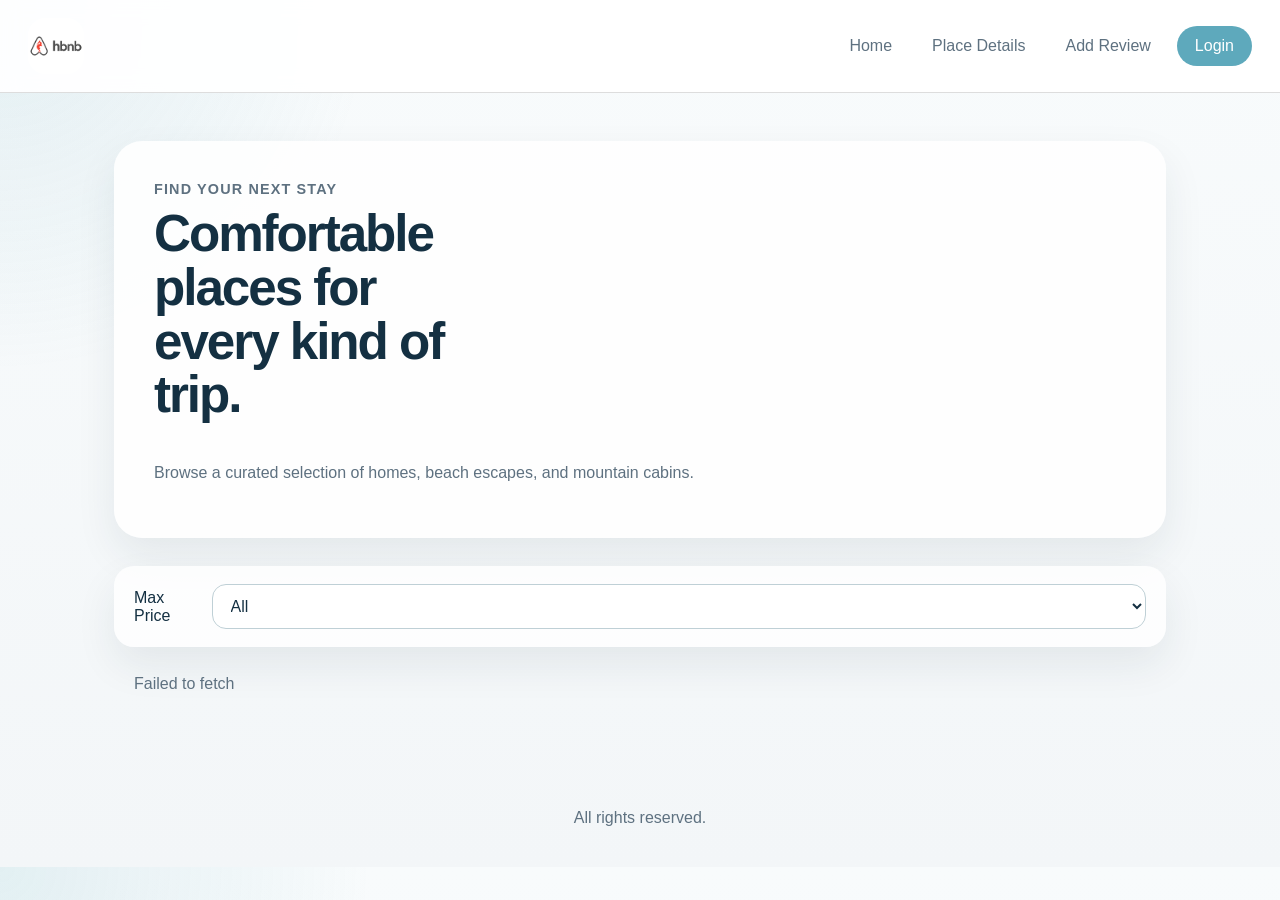
==== part4/index.html @ 5a92144a "feat: add CORS support and implement HTML templates for reviews, login, and place details" ====
<!DOCTYPE html>
<html lang="en">
<head>
    <meta charset="UTF-8">
    <meta name="viewport" content="width=device-width, initial-scale=1.0">
    <title>List of Places</title>
    <link rel="icon" type="image/png" href="icon.png">
    <link rel="stylesheet" href="styles.css">
</head>
<body>
    <header>
        <img src="logo.png" alt="HBnB logo" class="logo">
        <nav>
            <a href="index.html">Home</a>
            <a href="place.html">Place Details</a>
            <a href="add_review.html">Add Review</a>
            <a href="login.html" id="login-link" class="login-button">Login</a>
        </nav>
    </header>
    <main>
        <section class="hero">
            <div>
                <p class="eyebrow">Find your next stay</p>
                <h1>Comfortable places for every kind of trip.</h1>
                <p class="hero-copy">Browse a curated selection of homes, beach escapes, and mountain cabins.</p>
            </div>
        </section>
        <section id="filter" class="filter-bar">
            <label for="price-filter">Max Price</label>
            <select id="price-filter" name="price-filter">
                <option value="all">All</option>
                <option value="10">10</option>
                <option value="50">50</option>
                <option value="100">100</option>
            </select>
        </section>
        <section id="places-list" class="places-grid">
            <p id="places-status" class="places-status">Loading places...</p>
        </section>
    </main>
    <footer>
        <p>All rights reserved.</p>
    </footer>
    <script src="scripts.js"></script>
</body>
</html>
---- part4/styles.css ----
:root {
  --bg: #f3f6f8;
  --surface: #ffffff;
  --surface-muted: #ecf3f4;
  --text: #143042;
  --text-soft: #5e7180;
  --border: #ddd;
  --accent: #5ea9bc;
  --accent-dark: #2b5764;
  --shadow: 0 18px 40px rgba(20, 48, 66, 0.08);
}

* {
  box-sizing: border-box;
}

body {
  margin: 0;
  font-family: "Trebuchet MS", "Segoe UI", sans-serif;
  background:
    radial-gradient(circle at top left, rgba(94, 169, 188, 0.14), transparent 24%),
    linear-gradient(180deg, #f8fbfc 0%, var(--bg) 100%);
  color: var(--text);
}

a {
  color: inherit;
  text-decoration: none;
}

header {
  display: flex;
  align-items: center;
  justify-content: space-between;
  gap: 20px;
  padding: 18px 28px;
  background: rgba(255, 255, 255, 0.92);
  border-bottom: 1px solid var(--border);
  backdrop-filter: blur(10px);
}

nav {
  display: flex;
  align-items: center;
  gap: 12px;
  flex-wrap: wrap;
}

nav a {
  padding: 10px 14px;
  border-radius: 999px;
  color: var(--text-soft);
}

nav a:hover,
nav a:focus-visible {
  background: var(--surface-muted);
  color: var(--text);
}

main {
  max-width: 1100px;
  margin: 0 auto;
  padding: 48px 24px 72px;
}

footer {
  padding: 24px;
  text-align: center;
  color: var(--text-soft);
}

h1,
h2,
h3,
p {
  margin-top: 0;
}

.logo {
  width: 56px;
  height: 56px;
  object-fit: contain;
  border-radius: 18px;
  background: var(--surface);
}

.login-button,
.details-button,
button {
  display: inline-flex;
  align-items: center;
  justify-content: center;
  width: fit-content;
  padding: 11px 18px;
  border: none;
  border-radius: 999px;
  background: var(--accent);
  color: #fff;
  cursor: pointer;
  transition: transform 0.2s ease, box-shadow 0.2s ease, background 0.2s ease;
}

.login-button:hover,
.details-button:hover,
button:hover,
.login-button:focus-visible,
.details-button:focus-visible,
button:focus-visible {
  background: var(--accent-dark);
  box-shadow: 0 10px 24px rgba(43, 87, 100, 0.18);
  transform: translateY(-1px);
}

.hero,
.login-section,
.review-section,
.place-details {
  margin-bottom: 28px;
}

.hero {
  display: grid;
  grid-template-columns: 1fr;
  gap: 16px;
  padding: 40px;
  border-radius: 28px;
  background: rgba(255, 255, 255, 0.88);
  box-shadow: var(--shadow);
}

.hero h1,
.login-section h1,
.review-section h1,
.place-details h1 {
  font-size: clamp(2rem, 4vw, 3.6rem);
  line-height: 1.05;
  letter-spacing: -0.04em;
  max-width: 12ch;
}

.hero-copy,
.form-copy,
.form-message,
.places-status,
.eyebrow,
.rating,
.price-tag,
.place-card p,
.place-info p,
.review-card p {
  color: var(--text-soft);
}

.eyebrow {
  margin-bottom: 10px;
  font-size: 0.9rem;
  font-weight: 700;
  letter-spacing: 0.08em;
  text-transform: uppercase;
}

.filter-bar {
  display: flex;
  align-items: center;
  gap: 12px;
  margin: 28px 0 8px;
  padding: 18px 20px;
  border-radius: 20px;
  background: rgba(255, 255, 255, 0.82);
  box-shadow: var(--shadow);
}

.places-grid,
.place-info-grid {
  display: grid;
  gap: 20px;
}

.places-grid {
  grid-template-columns: repeat(auto-fit, minmax(220px, 1fr));
}

.places-status {
  margin: 20px;
}

.place-card,
.review-card,
.place-info {
  margin: 20px;
  padding: 10px;
  border: 1px solid #ddd;
  border-radius: 10px;
  background: var(--surface);
  box-shadow: var(--shadow);
}

.place-card h2,
.place-info h2,
.reviews-section h2 {
  margin-bottom: 12px;
}

.place-card {
  display: flex;
  flex-direction: column;
  gap: 10px;
}

.price-tag {
  font-weight: 700;
}

.place-heading {
  display: flex;
  align-items: start;
  justify-content: space-between;
  gap: 16px;
  margin: 20px;
}

.place-info-grid {
  grid-template-columns: repeat(auto-fit, minmax(240px, 1fr));
}

.amenities-list {
  margin: 0;
  padding-left: 18px;
  color: var(--text-soft);
}

.reviews-section {
  margin-top: 16px;
}

form {
  display: grid;
  gap: 12px;
  padding: 28px;
  background: rgba(255, 255, 255, 0.9);
  border: 1px solid var(--border);
  border-radius: 24px;
  box-shadow: var(--shadow);
  max-width: 760px;
}

.form-message {
  min-height: 1.5em;
  margin-bottom: 4px;
  font-weight: 700;
}

.form-message.error {
  color: #b03a48;
}

.form-message.success {
  color: #2e7d62;
}

input,
textarea,
select,
button {
  font: inherit;
}

input,
textarea,
select {
  width: 100%;
  padding: 12px 14px;
  border: 1px solid #bfd0d6;
  border-radius: 14px;
  background: #fff;
  color: var(--text);
}

textarea {
  resize: vertical;
}

@media (max-width: 720px) {
  header,
  .place-heading,
  .filter-bar {
    flex-direction: column;
    align-items: stretch;
  }

  nav {
    justify-content: center;
  }

  .place-card,
  .review-card,
  .place-info {
    margin: 12px 0;
  }

  main {
    padding: 32px 18px 56px;
  }
}
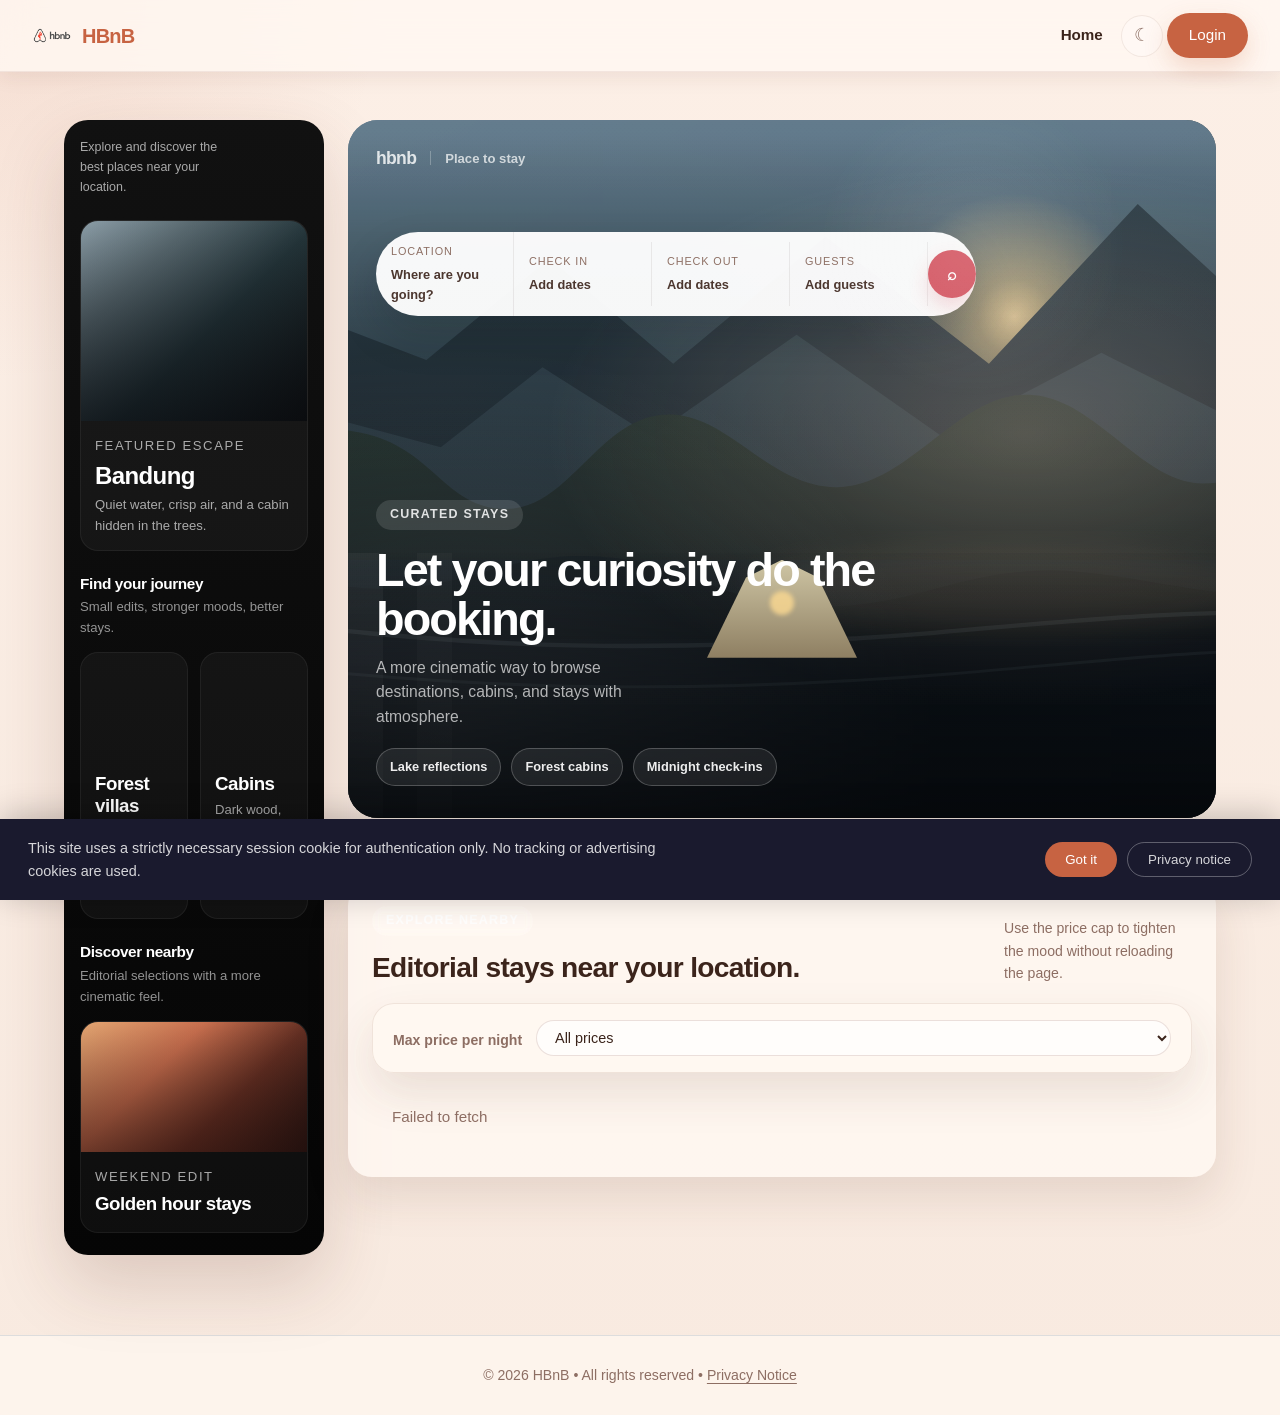
==== commit 1eacff51: "Refactor code structure for improved readability and maintainability" ====
--- a/part4/index.html
+++ b/part4/index.html
@@ -3,44 +3,196 @@
 <head>
     <meta charset="UTF-8">
     <meta name="viewport" content="width=device-width, initial-scale=1.0">
-    <title>List of Places</title>
+    <meta name="description" content="Browse and discover design-forward stays with HBnB.">
+    <title>HBnB – Stay Somewhere Better</title>
     <link rel="icon" type="image/png" href="icon.png">
     <link rel="stylesheet" href="styles.css">
 </head>
 <body>
+    <a href="#main-content" class="skip-link">Skip to main content</a>
+
     <header>
-        <img src="logo.png" alt="HBnB logo" class="logo">
-        <nav>
-            <a href="index.html">Home</a>
-            <a href="place.html">Place Details</a>
-            <a href="add_review.html">Add Review</a>
+        <a href="index.html" class="logo-link">
+            <img src="logo.png" alt="HBnB" class="logo">
+            <span class="logo-name">HBnB</span>
+        </a>
+        <nav aria-label="Main navigation">
+            <a href="index.html" aria-current="page">Home</a>
+            <button type="button" id="theme-toggle" class="theme-toggle" aria-pressed="false" aria-label="Switch to night mode">
+                <span class="theme-toggle-icon" aria-hidden="true">☾</span>
+            </button>
             <a href="login.html" id="login-link" class="login-button">Login</a>
+            <button type="button" id="logout-button" class="logout-button" hidden>Log out</button>
         </nav>
     </header>
-    <main>
-        <section class="hero">
-            <div>
-                <p class="eyebrow">Find your next stay</p>
-                <h1>Comfortable places for every kind of trip.</h1>
-                <p class="hero-copy">Browse a curated selection of homes, beach escapes, and mountain cabins.</p>
+
+    <main id="main-content" class="home-layout">
+        <aside class="discovery-rail" aria-label="Inspiration">
+            <p class="rail-kicker">Explore and discover the best places near your location.</p>
+            <div class="rail-feature-card rail-feature-card--tall">
+                <div class="rail-feature-card__image rail-feature-card__image--lake"></div>
+                <div class="rail-feature-card__meta">
+                    <p class="rail-label">Featured escape</p>
+                    <h2>Bandung</h2>
+                    <p>Quiet water, crisp air, and a cabin hidden in the trees.</p>
+                </div>
             </div>
-        </section>
-        <section id="filter" class="filter-bar">
-            <label for="price-filter">Max Price</label>
-            <select id="price-filter" name="price-filter">
-                <option value="all">All</option>
-                <option value="10">10</option>
-                <option value="50">50</option>
-                <option value="100">100</option>
-            </select>
-        </section>
-        <section id="places-list" class="places-grid">
-            <p id="places-status" class="places-status">Loading places...</p>
+
+            <section class="rail-cluster" aria-labelledby="rail-journey-title">
+                <div class="rail-cluster__header">
+                    <h2 id="rail-journey-title">Find your journey</h2>
+                    <p>Small edits, stronger moods, better stays.</p>
+                </div>
+                <div class="rail-mini-grid">
+                    <article class="rail-mini-card">
+                        <div class="rail-mini-card__image rail-mini-card__image--villa"></div>
+                        <h3>Forest villas</h3>
+                        <p>Misty mornings and slow breakfasts.</p>
+                    </article>
+                    <article class="rail-mini-card">
+                        <div class="rail-mini-card__image rail-mini-card__image--cabin"></div>
+                        <h3>Cabins</h3>
+                        <p>Dark wood, warm light, mountain air.</p>
+                    </article>
+                </div>
+            </section>
+
+            <section class="rail-cluster" aria-labelledby="rail-experiences-title">
+                <div class="rail-cluster__header">
+                    <h2 id="rail-experiences-title">Discover nearby</h2>
+                    <p>Editorial selections with a more cinematic feel.</p>
+                </div>
+                <div class="rail-feature-card rail-feature-card--wide">
+                    <div class="rail-feature-card__image rail-feature-card__image--sunset"></div>
+                    <div class="rail-feature-card__meta">
+                        <p class="rail-label">Weekend edit</p>
+                        <h3>Golden hour stays</h3>
+                    </div>
+                </div>
+            </section>
+        </aside>
+
+        <section class="main-stage">
+            <section class="hero hero--landscape" aria-labelledby="hero-heading">
+                <div class="hero-nav-line">
+                    <span class="hero-brand">hbnb</span>
+                    <span class="hero-line"></span>
+                    <span class="hero-caption">Place to stay</span>
+                </div>
+                <div class="hero-search-shell" aria-label="Search inspiration">
+                    <div class="hero-search-segment">
+                        <span class="hero-search-label">Location</span>
+                        <span class="hero-search-value">Where are you going?</span>
+                    </div>
+                    <div class="hero-search-segment">
+                        <span class="hero-search-label">Check in</span>
+                        <span class="hero-search-value">Add dates</span>
+                    </div>
+                    <div class="hero-search-segment">
+                        <span class="hero-search-label">Check out</span>
+                        <span class="hero-search-value">Add dates</span>
+                    </div>
+                    <div class="hero-search-segment">
+                        <span class="hero-search-label">Guests</span>
+                        <span class="hero-search-value">Add guests</span>
+                    </div>
+                    <div class="hero-search-action" aria-hidden="true">⌕</div>
+                </div>
+                <div class="hero-content hero-content--overlay">
+                    <p class="eyebrow">Curated stays</p>
+                    <h1 id="hero-heading">Let your curiosity do the booking.</h1>
+                    <p class="hero-copy">A more cinematic way to browse destinations, cabins, and stays with atmosphere.</p>
+                    <div class="hero-tags" aria-label="HBnB categories">
+                        <span>Lake reflections</span>
+                        <span>Forest cabins</span>
+                        <span>Midnight check-ins</span>
+                    </div>
+                </div>
+                <div class="hero-scene">
+                    <div class="hero-waterline"></div>
+                    <div class="hero-camp"></div>
+                </div>
+            </section>
+
+            <section class="listing-panel" aria-labelledby="listing-title">
+                <div class="listing-panel__header">
+                    <div>
+                        <p class="eyebrow eyebrow--dark">Explore nearby</p>
+                        <h2 id="listing-title">Editorial stays near your location.</h2>
+                    </div>
+                    <p class="listing-panel__copy">Use the price cap to tighten the mood without reloading the page.</p>
+                </div>
+
+                <section id="filter" class="filter-bar" aria-label="Filter places by price">
+                    <label for="price-filter">Max price per night</label>
+                    <select id="price-filter" name="price-filter">
+                        <option value="all">All prices</option>
+                        <option value="10">Up to $10</option>
+                        <option value="50">Up to $50</option>
+                        <option value="100">Up to $100</option>
+                    </select>
+                </section>
+
+                <section id="places-list" class="places-grid" aria-label="Available places" aria-live="polite">
+                    <p id="places-status" class="places-status">Loading places...</p>
+                </section>
+            </section>
         </section>
     </main>
+
     <footer>
-        <p>All rights reserved.</p>
+        <p>
+            &copy; <span id="footer-year">2024</span> HBnB &bull; All rights reserved &bull;
+            <button type="button" class="link-button" id="privacy-footer-btn">Privacy Notice</button>
+        </p>
     </footer>
+
+    <!-- GDPR cookie notice banner -->
+    <div id="cookie-banner" class="hidden" role="region" aria-label="Cookie notice" aria-live="polite">
+        <p>
+            This site uses a strictly necessary session cookie for authentication only.
+            No tracking or advertising cookies are used.
+        </p>
+        <div class="cookie-actions">
+            <button type="button" class="btn-cookie-accept" id="cookie-accept">Got it</button>
+            <button type="button" class="btn-cookie-more" id="cookie-more">Privacy notice</button>
+        </div>
+    </div>
+
+    <!-- Privacy notice modal -->
+    <dialog id="privacy-modal" aria-labelledby="privacy-modal-title">
+        <h2 id="privacy-modal-title">Privacy Notice</h2>
+        <section>
+            <h3>Data collected</h3>
+            <p>
+                When you log in, your email address and password are sent to our API over a secure
+                connection. A JWT session token is then stored in a browser cookie to keep you
+                authenticated during your visit.
+            </p>
+        </section>
+        <section>
+            <h3>Cookie used</h3>
+            <p>
+                <strong>token</strong> — session cookie, expires after 1&nbsp;day. Strictly
+                necessary for authentication. Not used for tracking or advertising.
+            </p>
+        </section>
+        <section>
+            <h3>Your rights (GDPR / RGPD)</h3>
+            <ul>
+                <li>Right of access to your personal data</li>
+                <li>Right to rectification</li>
+                <li>Right to erasure ("right to be forgotten")</li>
+                <li>Right to data portability</li>
+            </ul>
+            <p>
+                To exercise your rights, contact the site administrator. You can delete your session
+                cookie at any time by logging out or clearing your browser cookies.
+            </p>
+        </section>
+        <button type="button" id="privacy-modal-close">Close</button>
+    </dialog>
+
     <script src="scripts.js"></script>
 </body>
 </html>
--- a/part4/styles.css
+++ b/part4/styles.css
@@ -1,305 +1,1976 @@
+/* =====================================================================
+   Design tokens
+   ===================================================================== */
 :root {
-  --bg: #f3f6f8;
-  --surface: #ffffff;
-  --surface-muted: #ecf3f4;
-  --text: #143042;
-  --text-soft: #5e7180;
-  --border: #ddd;
-  --accent: #5ea9bc;
-  --accent-dark: #2b5764;
-  --shadow: 0 18px 40px rgba(20, 48, 66, 0.08);
-}
-
-* {
-  box-sizing: border-box;
-}
+  --bg:          #F8EAE0;
+  --surface:     #FFF8F2;
+  --surface-alt: #F6E5D9;
+  --text:        #3B241B;
+  --text-soft:   #8D6E63;
+  --text-muted:  #B28D7F;
+  --border:      #ddd;
+  --accent:      #C76342;
+  --accent-hover:#A84A2D;
+  --teal:        #556B5D;
+  --teal-light:  #DDE8DB;
+  --star:        #D98A2B;
+  --hero-from:   #A14E31;
+  --hero-to:     #6D2F23;
+  --shadow-sm:   0 6px 18px rgba(93, 47, 34, 0.08);
+  --shadow:      0 20px 45px rgba(93, 47, 34, 0.12);
+  --shadow-lg:   0 30px 70px rgba(93, 47, 34, 0.18);
+  --r:           16px;
+  --r-sm:        10px;
+  --r-full:      9999px;
+}
+
+body[data-theme="dark"] {
+  --bg:          #120F12;
+  --surface:     #1B171C;
+  --surface-alt: #272029;
+  --text:        #F6EDE7;
+  --text-soft:   #C8B4A7;
+  --text-muted:  #91796F;
+  --border:      rgba(255, 230, 214, 0.10);
+  --accent:      #F08A5D;
+  --accent-hover:#FFAA7A;
+  --teal:        #8FA89A;
+  --teal-light:  rgba(143, 168, 154, 0.14);
+  --star:        #FFBE55;
+  --hero-from:   #7C3728;
+  --hero-to:     #1A1216;
+  --shadow-sm:   0 10px 24px rgba(0,0,0,0.28);
+  --shadow:      0 24px 56px rgba(0,0,0,0.42);
+  --shadow-lg:   0 34px 84px rgba(0,0,0,0.52);
+}
+
+/* =====================================================================
+   Reset & base
+   ===================================================================== */
+*, *::before, *::after { box-sizing: border-box; margin: 0; padding: 0; }
 
 body {
-  margin: 0;
-  font-family: "Trebuchet MS", "Segoe UI", sans-serif;
+  font-family: "Avenir Next", "Segoe UI", sans-serif;
   background:
-    radial-gradient(circle at top left, rgba(94, 169, 188, 0.14), transparent 24%),
-    linear-gradient(180deg, #f8fbfc 0%, var(--bg) 100%);
+    radial-gradient(circle at top left, rgba(199,99,66,0.12), transparent 20%),
+    linear-gradient(180deg, #FCEFE6 0%, var(--bg) 100%);
   color: var(--text);
-}
-
-a {
-  color: inherit;
+  line-height: 1.6;
+  -webkit-font-smoothing: antialiased;
+}
+
+body,
+header,
+footer,
+.hero,
+.hero-stage,
+.hero-card-main,
+.hero-card-float,
+.place-card,
+.place-info,
+.review-card,
+form,
+.filter-bar,
+.site-notice,
+input,
+textarea,
+select,
+.theme-toggle,
+.login-button,
+.details-button,
+.logout-button,
+.link-button,
+#cookie-banner,
+dialog {
+  transition:
+    background-color 420ms cubic-bezier(0.22, 1, 0.36, 1),
+    background 420ms cubic-bezier(0.22, 1, 0.36, 1),
+    color 320ms cubic-bezier(0.22, 1, 0.36, 1),
+    border-color 320ms cubic-bezier(0.22, 1, 0.36, 1),
+    box-shadow 420ms cubic-bezier(0.22, 1, 0.36, 1),
+    transform 320ms cubic-bezier(0.22, 1, 0.36, 1);
+}
+
+body[data-theme="dark"] {
+  background:
+    radial-gradient(circle at 12% 8%, rgba(240, 138, 93, 0.16), transparent 18%),
+    radial-gradient(circle at 85% 18%, rgba(126, 72, 53, 0.24), transparent 24%),
+    linear-gradient(180deg, #181216 0%, #120F12 55%, #0D0B0F 100%);
+}
+
+body::after {
+  content: '';
+  position: fixed;
+  inset: 0;
+  pointer-events: none;
+  opacity: 0;
+  background:
+    radial-gradient(circle at 50% 42%, rgba(255, 197, 150, 0.18), transparent 28%),
+    radial-gradient(circle at 50% 50%, rgba(255, 255, 255, 0.06), transparent 44%);
+  transition: opacity 700ms cubic-bezier(0.22, 1, 0.36, 1);
+  z-index: 999;
+}
+
+body.theme-transition::after {
+  opacity: 1;
+}
+
+a { color: inherit; text-decoration: none; }
+img { display: block; max-width: 100%; }
+button { cursor: pointer; }
+
+h1, h2, h3 {
+  line-height: 1.15;
+  letter-spacing: -0.025em;
+}
+
+/* =====================================================================
+   Skip link
+   ===================================================================== */
+.skip-link {
+  position: absolute;
+  top: -100%;
+  left: 16px;
+  padding: 12px 20px;
+  background: var(--accent);
+  color: #fff;
+  border-radius: 0 0 12px 12px;
+  font-weight: 700;
+  z-index: 9999;
   text-decoration: none;
-}
-
+  transition: top 0.15s;
+}
+.skip-link:focus { top: 0; outline: 3px solid var(--text); }
+
+/* =====================================================================
+   Focus
+   ===================================================================== */
+:focus-visible {
+  outline: 2px solid var(--accent);
+  outline-offset: 3px;
+  border-radius: 4px;
+}
+
+/* =====================================================================
+   Header
+   ===================================================================== */
 header {
+  position: sticky;
+  top: 0;
+  z-index: 100;
   display: flex;
   align-items: center;
   justify-content: space-between;
-  gap: 20px;
-  padding: 18px 28px;
-  background: rgba(255, 255, 255, 0.92);
-  border-bottom: 1px solid var(--border);
-  backdrop-filter: blur(10px);
-}
-
+  gap: 16px;
+  padding: 0 32px;
+  height: 72px;
+  background: rgba(255, 248, 242, 0.82);
+  border-bottom: 1px solid rgba(109, 47, 35, 0.08);
+  box-shadow: var(--shadow-sm);
+  backdrop-filter: blur(16px);
+}
+
+body[data-theme="dark"] header {
+  background: rgba(24, 19, 24, 0.72);
+  border-bottom: 1px solid rgba(255, 230, 214, 0.06);
+  box-shadow: 0 12px 30px rgba(0,0,0,0.24);
+}
+
+.logo-link {
+  display: flex;
+  align-items: center;
+  gap: 10px;
+  flex-shrink: 0;
+  text-decoration: none;
+}
+
+.logo {
+  width: 40px;
+  height: 40px;
+  object-fit: contain;
+  border-radius: 10px;
+}
+
+.logo-name {
+  font-size: 1.25rem;
+  font-weight: 800;
+  color: var(--accent);
+  letter-spacing: -0.04em;
+}
+
+/* =====================================================================
+   Nav
+   ===================================================================== */
 nav {
   display: flex;
   align-items: center;
-  gap: 12px;
+  gap: 4px;
   flex-wrap: wrap;
 }
 
 nav a {
-  padding: 10px 14px;
-  border-radius: 999px;
+  padding: 8px 14px;
+  border-radius: var(--r-full);
   color: var(--text-soft);
-}
-
-nav a:hover,
-nav a:focus-visible {
-  background: var(--surface-muted);
+  font-size: 0.95rem;
+  font-weight: 500;
+  transition: background 0.15s, color 0.15s;
+}
+nav a:hover, nav a:focus-visible {
+  background: var(--surface-alt);
   color: var(--text);
 }
-
-main {
-  max-width: 1100px;
-  margin: 0 auto;
-  padding: 48px 24px 72px;
-}
-
-footer {
-  padding: 24px;
-  text-align: center;
-  color: var(--text-soft);
-}
-
-h1,
-h2,
-h3,
-p {
-  margin-top: 0;
-}
-
-.logo {
-  width: 56px;
-  height: 56px;
-  object-fit: contain;
-  border-radius: 18px;
-  background: var(--surface);
-}
-
+nav a[aria-current="page"] {
+  color: var(--text);
+  font-weight: 600;
+}
+
+/* =====================================================================
+   Buttons — spec-required classes + extras
+   ===================================================================== */
 .login-button,
-.details-button,
-button {
+.details-button {
   display: inline-flex;
   align-items: center;
   justify-content: center;
-  width: fit-content;
-  padding: 11px 18px;
+  padding: 10px 22px;
   border: none;
-  border-radius: 999px;
+  border-radius: var(--r-full);
   background: var(--accent);
   color: #fff;
+  font: 600 0.9rem/1 inherit;
+  box-shadow: 0 10px 24px rgba(199,99,66,0.22);
+  transition: background 0.15s, transform 0.12s, box-shadow 0.15s;
+  white-space: nowrap;
   cursor: pointer;
-  transition: transform 0.2s ease, box-shadow 0.2s ease, background 0.2s ease;
-}
-
-.login-button:hover,
-.details-button:hover,
-button:hover,
-.login-button:focus-visible,
-.details-button:focus-visible,
-button:focus-visible {
-  background: var(--accent-dark);
-  box-shadow: 0 10px 24px rgba(43, 87, 100, 0.18);
+}
+.login-button:hover, .details-button:hover,
+.login-button:focus-visible, .details-button:focus-visible {
+  background: var(--accent-hover);
+  box-shadow: 0 4px 18px rgba(232,97,74,0.4);
   transform: translateY(-1px);
 }
 
-.hero,
-.login-section,
-.review-section,
-.place-details {
-  margin-bottom: 28px;
-}
-
+button[type="submit"] {
+  display: inline-flex;
+  align-items: center;
+  justify-content: center;
+  padding: 13px 30px;
+  border: none;
+  border-radius: var(--r-full);
+  background: var(--accent);
+  color: #fff;
+  font: 600 1rem/1 inherit;
+  box-shadow: 0 2px 10px rgba(232,97,74,0.3);
+  cursor: pointer;
+  transition: background 0.15s, transform 0.12s, box-shadow 0.15s;
+  width: fit-content;
+}
+button[type="submit"]:hover {
+  background: var(--accent-hover);
+  box-shadow: 0 12px 28px rgba(199,99,66,0.28);
+  transform: translateY(-1px);
+}
+button[type="submit"]:disabled {
+  opacity: 0.55;
+  cursor: not-allowed;
+  transform: none;
+}
+
+.logout-button {
+  background: transparent;
+  border: none;
+  cursor: pointer;
+  font: 500 0.95rem/1 inherit;
+  color: var(--text-soft);
+  padding: 8px 14px;
+  border-radius: var(--r-full);
+  transition: background 0.15s, color 0.15s;
+}
+.logout-button:hover, .logout-button:focus-visible {
+  background: var(--surface-alt);
+  color: var(--text);
+}
+
+.theme-toggle {
+  display: inline-flex;
+  align-items: center;
+  justify-content: center;
+  width: 42px;
+  height: 42px;
+  background: rgba(255,255,255,0.28);
+  border: 1px solid rgba(129, 72, 54, 0.10);
+  cursor: pointer;
+  color: var(--text-soft);
+  padding: 0;
+  border-radius: 50%;
+  transition:
+    background 320ms cubic-bezier(0.22, 1, 0.36, 1),
+    color 220ms cubic-bezier(0.22, 1, 0.36, 1),
+    border-color 220ms cubic-bezier(0.22, 1, 0.36, 1),
+    transform 320ms cubic-bezier(0.22, 1, 0.36, 1),
+    box-shadow 320ms cubic-bezier(0.22, 1, 0.36, 1);
+}
+.theme-toggle:hover,
+.theme-toggle:focus-visible {
+  background: var(--surface-alt);
+  color: var(--text);
+  border-color: rgba(129, 72, 54, 0.12);
+  transform: translateY(-1px);
+}
+.theme-toggle-icon {
+  font-size: 1.1rem;
+  line-height: 1;
+  display: inline-block;
+  transform-origin: center;
+  transition:
+    transform 520ms cubic-bezier(0.22, 1, 0.36, 1),
+    opacity 280ms ease;
+}
+
+.theme-toggle--animate {
+  animation: theme-toggle-pop 900ms cubic-bezier(0.22, 1, 0.36, 1);
+}
+
+.theme-toggle--animate .theme-toggle-icon {
+  animation: theme-toggle-spin 900ms cubic-bezier(0.22, 1, 0.36, 1);
+}
+
+body[data-theme="dark"] .theme-toggle:hover,
+body[data-theme="dark"] .theme-toggle:focus-visible {
+  border-color: rgba(255, 230, 214, 0.08);
+}
+
+body[data-theme="dark"] .theme-toggle {
+  background: rgba(255,255,255,0.04);
+  border-color: rgba(255, 230, 214, 0.08);
+  color: #FFD29D;
+  box-shadow: 0 8px 18px rgba(0,0,0,0.18);
+}
+
+@keyframes theme-toggle-pop {
+  0% {
+    transform: scale(1);
+    box-shadow: 0 0 0 rgba(240, 138, 93, 0);
+  }
+  18% {
+    transform: scale(0.94);
+    box-shadow: 0 0 0 0 rgba(240, 138, 93, 0.16);
+  }
+  52% {
+    transform: scale(1.06);
+    box-shadow: 0 0 0 14px rgba(240, 138, 93, 0.12);
+  }
+  100% {
+    transform: scale(1);
+    box-shadow: 0 0 0 0 rgba(240, 138, 93, 0);
+  }
+}
+
+@keyframes theme-toggle-spin {
+  0% {
+    transform: rotate(0deg) scale(1);
+    opacity: 1;
+  }
+  40% {
+    transform: rotate(155deg) scale(0.72);
+    opacity: 0.7;
+  }
+  100% {
+    transform: rotate(360deg) scale(1);
+    opacity: 1;
+  }
+}
+
+@media (prefers-reduced-motion: reduce) {
+  .theme-toggle,
+  .theme-toggle-icon,
+  .theme-toggle--animate,
+  .theme-toggle--animate .theme-toggle-icon {
+    animation: none !important;
+    transition: none !important;
+  }
+
+  .hero--landscape::after,
+  .hero-nav-line,
+  .hero-search-shell,
+  .hero-content--overlay,
+  .listing-panel,
+  .discovery-rail,
+  .rail-feature-card--tall,
+  .rail-cluster,
+  .hero-search-action,
+  .hero-camp,
+  .hero-camp::before {
+    animation: none !important;
+  }
+}
+
+.link-button {
+  background: transparent;
+  border: none;
+  cursor: pointer;
+  font: inherit;
+  color: var(--text-soft);
+  padding: 0;
+  border-radius: 2px;
+  text-decoration: underline;
+  text-underline-offset: 3px;
+}
+.link-button:hover, .link-button:focus-visible { color: var(--text); }
+
+/* =====================================================================
+   Layout
+   ===================================================================== */
+main {
+  max-width: 1200px;
+  margin: 0 auto;
+  padding: 48px 24px 80px;
+}
+
+.home-layout {
+  display: grid;
+  grid-template-columns: 260px minmax(0, 1fr);
+  gap: 24px;
+  align-items: start;
+}
+
+.discovery-rail {
+  padding: 18px 16px 22px;
+  border-radius: 24px;
+  background: linear-gradient(180deg, #111111 0%, #050505 100%);
+  color: #f5eee9;
+  box-shadow: var(--shadow-lg);
+  position: sticky;
+  top: 96px;
+}
+
+.rail-kicker {
+  font-size: 0.78rem;
+  color: rgba(255,255,255,0.64);
+  max-width: 20ch;
+  margin-bottom: 22px;
+}
+
+.rail-cluster + .rail-cluster {
+  margin-top: 24px;
+}
+
+.rail-cluster__header h2 {
+  font-size: 0.96rem;
+  color: #fff;
+  margin-bottom: 4px;
+}
+
+.rail-cluster__header p {
+  font-size: 0.82rem;
+  color: rgba(255,255,255,0.56);
+  margin-bottom: 14px;
+}
+
+.rail-feature-card,
+.rail-mini-card {
+  border-radius: 18px;
+  overflow: hidden;
+  background: rgba(255,255,255,0.04);
+  border: 1px solid rgba(255,255,255,0.06);
+}
+
+.rail-feature-card--tall {
+  margin-bottom: 24px;
+}
+
+.rail-feature-card__image {
+  width: 100%;
+  min-height: 160px;
+  background-size: cover;
+  background-position: center;
+}
+
+.rail-feature-card--tall .rail-feature-card__image {
+  min-height: 200px;
+}
+
+.rail-feature-card--wide .rail-feature-card__image {
+  min-height: 130px;
+}
+
+.rail-feature-card__image--lake {
+  background:
+    linear-gradient(180deg, rgba(8, 10, 14, 0.05), rgba(8, 10, 14, 0.68)),
+    linear-gradient(135deg, #93a6b0 0%, #5f7077 26%, #26383d 56%, #101112 100%);
+}
+
+.rail-feature-card__image--villa {
+  background:
+    linear-gradient(180deg, rgba(28, 24, 18, 0.08), rgba(28, 24, 18, 0.66)),
+    linear-gradient(135deg, #8fb2a3 0%, #62846f 26%, #3e5648 60%, #182018 100%);
+}
+
+.rail-feature-card__image--cabin {
+  background:
+    linear-gradient(180deg, rgba(18, 15, 12, 0.10), rgba(18, 15, 12, 0.68)),
+    linear-gradient(135deg, #b8aa8d 0%, #86765f 30%, #3d3429 64%, #171310 100%);
+}
+
+.rail-feature-card__image--sunset {
+  background:
+    linear-gradient(180deg, rgba(45, 18, 14, 0.08), rgba(45, 18, 14, 0.6)),
+    linear-gradient(135deg, #f3b37b 0%, #d57754 35%, #673124 65%, #140d0d 100%);
+}
+
+.rail-feature-card__meta,
+.rail-mini-card {
+  padding: 14px;
+}
+
+.rail-label {
+  font-size: 0.7rem;
+  letter-spacing: 0.12em;
+  text-transform: uppercase;
+  color: rgba(255,255,255,0.54);
+  margin-bottom: 6px;
+}
+
+.rail-feature-card__meta h2,
+.rail-feature-card__meta h3,
+.rail-mini-card h3 {
+  color: #fff;
+  margin-bottom: 4px;
+}
+
+.rail-feature-card__meta p,
+.rail-mini-card p {
+  color: rgba(255,255,255,0.64);
+  font-size: 0.82rem;
+}
+
+.rail-mini-grid {
+  display: grid;
+  grid-template-columns: 1fr 1fr;
+  gap: 12px;
+}
+
+.rail-mini-card__image {
+  border-radius: 14px;
+  height: 94px;
+  margin-bottom: 12px;
+}
+
+.main-stage {
+  display: grid;
+  gap: 28px;
+}
+
+footer {
+  padding: 28px 32px;
+  text-align: center;
+  color: var(--text-soft);
+  font-size: 0.88rem;
+  border-top: 1px solid var(--border);
+  background: rgba(255, 248, 242, 0.72);
+}
+footer a, footer .link-button { color: var(--text-soft); }
+footer a:hover, footer .link-button:hover { color: var(--text); }
+
+/* =====================================================================
+   Hero (index)
+   ===================================================================== */
 .hero {
+  position: relative;
+  isolation: isolate;
+  overflow: hidden;
   display: grid;
+  grid-template-columns: minmax(0, 1.05fr) minmax(320px, 0.95fr);
+  align-items: center;
+  gap: 36px;
+  padding: 60px 52px;
+  margin-bottom: 36px;
+  border-radius: 36px;
+  background:
+    linear-gradient(90deg, rgba(255,255,255,0.08) 0 7%, transparent 7% 14%, rgba(255,255,255,0.08) 14% 21%, transparent 21% 28%, rgba(255,255,255,0.08) 28% 35%, transparent 35% 100%),
+    linear-gradient(135deg, var(--hero-from) 0%, #8B3D29 42%, var(--hero-to) 100%);
+  color: #fff;
+}
+
+.hero--landscape {
+  min-height: 560px;
   grid-template-columns: 1fr;
-  gap: 16px;
-  padding: 40px;
-  border-radius: 28px;
-  background: rgba(255, 255, 255, 0.88);
+  padding: 24px 28px 32px;
+  border-radius: 30px;
+  background:
+    linear-gradient(180deg, rgba(255,255,255,0.06), rgba(255,255,255,0.02)),
+    linear-gradient(180deg, rgba(4, 8, 14, 0.12), rgba(4, 8, 14, 0.78)),
+    linear-gradient(135deg, #6c8797 0%, #48606b 24%, #24363d 58%, #091014 100%);
+}
+
+.hero--landscape {
+  display: grid;
+  grid-template-rows: auto auto 1fr;
+  align-content: start;
+}
+
+body[data-theme="dark"] .hero {
+  background:
+    linear-gradient(90deg, rgba(255,255,255,0.03) 0 6%, transparent 6% 12%, rgba(255,255,255,0.03) 12% 18%, transparent 18% 24%, rgba(255,255,255,0.03) 24% 30%, transparent 30% 100%),
+    radial-gradient(circle at 68% 40%, rgba(255, 149, 93, 0.16) 0%, transparent 22%),
+    linear-gradient(145deg, #4E231D 0%, #211519 48%, #0E0B11 100%);
+  box-shadow: 0 40px 100px rgba(0,0,0,0.46);
+}
+
+body[data-theme="dark"] .hero--landscape {
+  background:
+    linear-gradient(180deg, rgba(255,255,255,0.04), rgba(255,255,255,0.01)),
+    linear-gradient(180deg, rgba(3, 5, 8, 0.14), rgba(3, 5, 8, 0.86)),
+    linear-gradient(135deg, #4d6875 0%, #2e4149 26%, #17242b 58%, #090d12 100%);
+}
+
+.hero--landscape::after {
+  content: '';
+  position: absolute;
+  inset: 0;
+  z-index: 0;
+  background:
+    linear-gradient(180deg, rgba(6, 10, 14, 0.08), rgba(6, 10, 14, 0.34)),
+    url("hero-backdrop.svg") center center / cover no-repeat;
+  opacity: 0.96;
+  transform: scale(1.04);
+  transform-origin: center;
+  animation: hero-pan 24s ease-in-out infinite alternate;
+  pointer-events: none;
+}
+
+body[data-theme="dark"] .hero--landscape::after {
+  opacity: 0.92;
+  filter: saturate(0.9) brightness(0.88) contrast(1.08);
+}
+
+.hero::before {
+  content: '';
+  position: absolute;
+  inset: 0;
+  z-index: 1;
+  background:
+    radial-gradient(ellipse at 78% 45%, rgba(255, 222, 198, 0.25) 0%, transparent 50%),
+    radial-gradient(ellipse at 12% 88%, rgba(255,255,255,0.12) 0%, transparent 45%);
+  pointer-events: none;
+}
+.hero-content {
+  position: relative;
+  z-index: 1;
+  max-width: 560px;
+}
+
+.hero-content--overlay {
+  position: relative;
+  left: auto;
+  right: auto;
+  bottom: auto;
+  max-width: 500px;
+  margin-top: 148px;
+  z-index: 2;
+}
+
+.hero-nav-line {
+  position: relative;
+  z-index: 1;
+  display: flex;
+  align-items: center;
+  gap: 14px;
+  color: rgba(255,255,255,0.82);
+  font-size: 0.82rem;
+  font-weight: 600;
+  animation: fade-up-soft 760ms cubic-bezier(0.22, 1, 0.36, 1) both;
+}
+
+.hero-brand {
+  text-transform: lowercase;
+  letter-spacing: -0.04em;
+  font-size: 1.1rem;
+}
+
+.hero-line {
+  width: 1px;
+  height: 14px;
+  background: rgba(255,255,255,0.26);
+}
+
+.hero-caption {
+  color: rgba(255,255,255,0.72);
+}
+
+.hero-search-shell {
+  position: relative;
+  z-index: 1;
+  display: grid;
+  grid-template-columns: repeat(4, 1fr) 48px;
+  gap: 0;
+  align-items: center;
+  margin-top: 24px;
+  width: min(100%, 600px);
+  background: rgba(255,255,255,0.96);
+  color: #3b241b;
+  border-radius: 999px;
+  box-shadow: 0 20px 40px rgba(10, 16, 22, 0.18);
+  overflow: hidden;
+  animation: fade-down-soft 860ms cubic-bezier(0.22, 1, 0.36, 1) both;
+  animation-delay: 120ms;
+}
+
+.hero-search-segment {
+  padding: 11px 15px;
+  border-right: 1px solid rgba(59, 36, 27, 0.08);
+}
+
+.hero-search-label {
+  display: block;
+  font-size: 0.68rem;
+  text-transform: uppercase;
+  letter-spacing: 0.08em;
+  color: #8d6e63;
+  margin-bottom: 4px;
+}
+
+.hero-search-value {
+  display: block;
+  font-size: 0.8rem;
+  color: #4a342c;
+  font-weight: 600;
+}
+
+.hero-search-action {
+  display: flex;
+  align-items: center;
+  justify-content: center;
+  width: 48px;
+  height: 48px;
+  margin-right: 8px;
+  border-radius: 50%;
+  background: #d45763;
+  color: #fff;
+  font-size: 1rem;
+  font-weight: 700;
+  box-shadow: 0 10px 20px rgba(212, 87, 99, 0.22);
+  animation: search-breathe 3.8s ease-in-out infinite;
+}
+
+.hero-scene {
+  position: absolute;
+  inset: 0;
+  z-index: 1;
+}
+
+.hero-scene::before {
+  content: '';
+  position: absolute;
+  inset: 0;
+  background:
+    linear-gradient(180deg, rgba(255,255,255,0.02), rgba(255,255,255,0)),
+    radial-gradient(circle at 72% 18%, rgba(255,255,255,0.10), transparent 18%);
+}
+
+.hero-waterline {
+  position: absolute;
+  left: 0;
+  right: 0;
+  bottom: 0;
+  height: 38%;
+  background:
+    linear-gradient(180deg, rgba(16, 20, 24, 0.08), rgba(6, 8, 11, 0.82)),
+    linear-gradient(90deg, rgba(255,255,255,0.05) 0 4%, transparent 4% 8%, rgba(255,255,255,0.03) 8% 12%, transparent 12% 100%);
+}
+
+.hero-camp {
+  position: absolute;
+  width: 150px;
+  height: 98px;
+  left: 50%;
+  bottom: 23%;
+  transform: translateX(-50%);
+  clip-path: polygon(0 100%, 26% 18%, 50% 0, 74% 18%, 100% 100%);
+  background: linear-gradient(180deg, #cfc6a5 0%, #8e7f62 100%);
+  box-shadow: 0 22px 36px rgba(0,0,0,0.22);
+  animation: camp-float 6s ease-in-out infinite;
+}
+
+.hero-camp::before {
+  content: '';
+  position: absolute;
+  width: 24px;
+  height: 24px;
+  top: 44%;
+  left: 50%;
+  transform: translate(-50%, -50%);
+  border-radius: 50%;
+  background: rgba(255, 219, 146, 0.76);
+  filter: blur(2px);
+  animation: camp-glow 2.8s ease-in-out infinite;
+}
+
+.eyebrow--dark {
+  background: rgba(215, 87, 99, 0.10);
+  color: #bb5962;
+}
+
+.listing-panel {
+  padding: 24px;
+  border-radius: 24px;
+  background: rgba(255, 248, 242, 0.82);
   box-shadow: var(--shadow);
-}
-
-.hero h1,
-.login-section h1,
-.review-section h1,
-.place-details h1 {
-  font-size: clamp(2rem, 4vw, 3.6rem);
-  line-height: 1.05;
+  animation: fade-up-soft 900ms cubic-bezier(0.22, 1, 0.36, 1) both;
+  animation-delay: 260ms;
+}
+
+.listing-panel__header {
+  display: flex;
+  justify-content: space-between;
+  gap: 24px;
+  align-items: end;
+  margin-bottom: 18px;
+}
+
+.listing-panel__header h2 {
+  font-size: clamp(1.28rem, 2.2vw, 1.84rem);
+  color: var(--text);
+}
+
+.listing-panel__copy {
+  max-width: 24ch;
+  color: var(--text-soft);
+  font-size: 0.88rem;
+}
+.hero-visual {
+  position: relative;
+  z-index: 1;
+  min-height: 380px;
+  display: flex;
+  align-items: center;
+  justify-content: center;
+}
+.eyebrow {
+  display: inline-flex;
+  align-items: center;
+  padding: 5px 14px;
+  border-radius: var(--r-full);
+  background: rgba(255,255,255,0.12);
+  backdrop-filter: blur(4px);
+  color: rgba(255,255,255,0.85);
+  font-size: 0.78rem;
+  font-weight: 700;
+  letter-spacing: 0.1em;
+  text-transform: uppercase;
+  margin-bottom: 16px;
+}
+.hero h1 {
+  font-size: clamp(1.84rem, 4vw, 2.92rem);
+  font-weight: 800;
+  line-height: 1.04;
   letter-spacing: -0.04em;
-  max-width: 12ch;
-}
-
-.hero-copy,
-.form-copy,
-.form-message,
-.places-status,
-.eyebrow,
-.rating,
-.price-tag,
-.place-card p,
-.place-info p,
-.review-card p {
-  color: var(--text-soft);
-}
-
-.eyebrow {
-  margin-bottom: 10px;
-  font-size: 0.9rem;
+  color: #fff;
+  margin-bottom: 12px;
+}
+.hero-copy {
+  font-size: 0.98rem;
+  color: rgba(255,255,255,0.68);
+  max-width: 34ch;
+  line-height: 1.58;
+}
+.hero-tags {
+  display: flex;
+  flex-wrap: wrap;
+  gap: 10px;
+  margin-top: 18px;
+}
+.hero-tags span {
+  padding: 8px 13px;
+  border: 1px solid rgba(255,255,255,0.22);
+  border-radius: 999px;
+  background: rgba(255,255,255,0.08);
+  color: rgba(255,255,255,0.92);
+  font-size: 0.8rem;
+  font-weight: 600;
+}
+.hero-stage {
+  position: relative;
+  width: min(100%, 430px);
+  aspect-ratio: 1 / 1;
+  border-radius: 32px;
+  background:
+    linear-gradient(180deg, rgba(255,255,255,0.16), rgba(255,255,255,0.03)),
+    linear-gradient(160deg, #D9A58E 0%, #B46D52 62%, #93503D 100%);
+  box-shadow: inset 0 1px 0 rgba(255,255,255,0.25), var(--shadow-lg);
+  overflow: hidden;
+}
+
+.discovery-rail {
+  animation: fade-left-soft 780ms cubic-bezier(0.22, 1, 0.36, 1) both;
+}
+
+.rail-feature-card--tall {
+  animation: fade-up-soft 900ms cubic-bezier(0.22, 1, 0.36, 1) both;
+  animation-delay: 120ms;
+}
+
+.rail-cluster:nth-of-type(1) {
+  animation: fade-up-soft 940ms cubic-bezier(0.22, 1, 0.36, 1) both;
+  animation-delay: 180ms;
+}
+
+.rail-cluster:nth-of-type(2) {
+  animation: fade-up-soft 980ms cubic-bezier(0.22, 1, 0.36, 1) both;
+  animation-delay: 240ms;
+}
+
+.hero-content--overlay {
+  animation: fade-up-soft 920ms cubic-bezier(0.22, 1, 0.36, 1) both;
+  animation-delay: 200ms;
+}
+
+@keyframes hero-pan {
+  0% {
+    transform: scale(1.04) translate3d(0, 0, 0);
+  }
+  100% {
+    transform: scale(1.1) translate3d(-1.6%, -0.8%, 0);
+  }
+}
+
+@keyframes fade-up-soft {
+  0% {
+    opacity: 0;
+    transform: translateY(18px);
+  }
+  100% {
+    opacity: 1;
+    transform: translateY(0);
+  }
+}
+
+@keyframes fade-down-soft {
+  0% {
+    opacity: 0;
+    transform: translateY(-14px);
+  }
+  100% {
+    opacity: 1;
+    transform: translateY(0);
+  }
+}
+
+@keyframes fade-left-soft {
+  0% {
+    opacity: 0;
+    transform: translateX(-18px);
+  }
+  100% {
+    opacity: 1;
+    transform: translateX(0);
+  }
+}
+
+@keyframes search-breathe {
+  0%,
+  100% {
+    transform: scale(1);
+    box-shadow: 0 10px 20px rgba(212, 87, 99, 0.22);
+  }
+  50% {
+    transform: scale(1.06);
+    box-shadow: 0 14px 28px rgba(212, 87, 99, 0.34);
+  }
+}
+
+@keyframes camp-float {
+  0%,
+  100% {
+    transform: translateX(-50%) translateY(0);
+  }
+  50% {
+    transform: translateX(-50%) translateY(-5px);
+  }
+}
+
+@keyframes camp-glow {
+  0%,
+  100% {
+    opacity: 0.78;
+    transform: translate(-50%, -50%) scale(1);
+  }
+  50% {
+    opacity: 1;
+    transform: translate(-50%, -50%) scale(1.12);
+  }
+}
+.hero-stage::before {
+  content: '';
+  position: absolute;
+  inset: auto 9% 10% 9%;
+  height: 70px;
+  border-radius: 999px;
+  background: rgba(112, 45, 32, 0.38);
+  filter: blur(8px);
+}
+.hero-stage::after {
+  content: '';
+  position: absolute;
+  left: 50%;
+  bottom: 14%;
+  width: 58%;
+  height: 24%;
+  transform: translateX(-50%);
+  border-radius: 50%;
+  background: linear-gradient(180deg, #F1C3AB 0%, #D89A7E 100%);
+  box-shadow:
+    inset 0 -10px 25px rgba(108, 46, 30, 0.24),
+    0 12px 24px rgba(83, 31, 20, 0.18);
+}
+.hero-card {
+  position: absolute;
+  border-radius: 24px;
+  backdrop-filter: blur(14px);
+}
+.hero-card-main {
+  left: 12%;
+  right: 12%;
+  top: 18%;
+  padding: 28px;
+  background: rgba(255, 244, 236, 0.16);
+  border: 1px solid rgba(255,255,255,0.18);
+  box-shadow: 0 18px 40px rgba(78, 25, 16, 0.2);
+}
+.hero-card-main h2 {
+  margin-top: 8px;
+  font-size: clamp(1.5rem, 3vw, 2.1rem);
+  color: #fff5ef;
+}
+.hero-card-main p {
+  margin-top: 10px;
+  color: rgba(255, 243, 234, 0.76);
+  font-size: 0.95rem;
+  max-width: 24ch;
+}
+.hero-card-label {
+  color: rgba(255,255,255,0.72);
+  text-transform: uppercase;
+  letter-spacing: 0.12em;
+  font-size: 0.72rem;
   font-weight: 700;
-  letter-spacing: 0.08em;
-  text-transform: uppercase;
-}
-
+}
+.hero-card-float {
+  right: 8%;
+  bottom: 19%;
+  padding: 12px 16px;
+  background: #FFF7F0;
+  color: #8A4734;
+  font-weight: 700;
+  box-shadow: 0 14px 30px rgba(84, 35, 22, 0.18);
+}
+
+body[data-theme="dark"] .hero-card-main {
+  background: linear-gradient(180deg, rgba(255,255,255,0.09) 0%, rgba(255,255,255,0.02) 100%);
+  border-color: rgba(255, 230, 214, 0.12);
+  box-shadow: 0 26px 56px rgba(0,0,0,0.34);
+}
+
+body[data-theme="dark"] .hero-card-main h2 {
+  color: #FFF1E8;
+}
+
+body[data-theme="dark"] .hero-card-main p,
+body[data-theme="dark"] .hero-card-label {
+  color: rgba(255, 232, 220, 0.76);
+}
+
+body[data-theme="dark"] .hero-card-float {
+  background: linear-gradient(180deg, #2A2020 0%, #20181B 100%);
+  color: #FFD8C5;
+  border: 1px solid rgba(255, 230, 214, 0.08);
+  box-shadow: 0 22px 36px rgba(0,0,0,0.28);
+}
+
+body[data-theme="dark"] .hero-stage {
+  background:
+    linear-gradient(180deg, rgba(255,255,255,0.08), rgba(255,255,255,0.02)),
+    linear-gradient(160deg, #6B342B 0%, #3C2222 60%, #1A1419 100%);
+}
+
+body[data-theme="dark"] .hero-stage::after {
+  background: linear-gradient(180deg, #CE8A68 0%, #8E4D3C 100%);
+  box-shadow:
+    inset 0 -16px 28px rgba(41, 16, 16, 0.28),
+    0 18px 28px rgba(0,0,0,0.22);
+}
+.hero-orb {
+  position: absolute;
+  border-radius: 50%;
+  background: rgba(255, 231, 212, 0.3);
+  filter: blur(1px);
+}
+.hero-orb-left {
+  width: 88px;
+  height: 88px;
+  left: 8%;
+  bottom: 16%;
+}
+.hero-orb-right {
+  width: 120px;
+  height: 120px;
+  right: -2%;
+  top: 12%;
+  background: rgba(255, 236, 220, 0.18);
+}
+
+/* =====================================================================
+   Filter bar
+   ===================================================================== */
 .filter-bar {
   display: flex;
   align-items: center;
-  gap: 12px;
-  margin: 28px 0 8px;
-  padding: 18px 20px;
-  border-radius: 20px;
-  background: rgba(255, 255, 255, 0.82);
+  gap: 14px;
+  padding: 16px 20px;
+  margin-bottom: 8px;
+  background: rgba(255, 248, 242, 0.95);
+  border: 1px solid rgba(129, 72, 54, 0.12);
+  border-radius: 22px;
   box-shadow: var(--shadow);
 }
-
-.places-grid,
+.filter-bar label {
+  font-weight: 600;
+  font-size: 0.88rem;
+  color: var(--text-soft);
+  white-space: nowrap;
+}
+#price-filter {
+  padding: 8px 14px;
+  border: 1.5px solid rgba(129, 72, 54, 0.16);
+  border-radius: var(--r-full);
+  background: #FFFDFB;
+  color: var(--text);
+  font: inherit;
+  font-size: 0.9rem;
+  cursor: pointer;
+  transition: border-color 0.15s;
+  appearance: auto;
+}
+#price-filter:focus {
+  border-color: var(--accent);
+  outline: none;
+  box-shadow: 0 0 0 3px rgba(232,97,74,0.12);
+}
+
+/* =====================================================================
+   Places grid
+   ===================================================================== */
+.places-grid {
+  display: grid;
+  grid-template-columns: repeat(auto-fill, minmax(270px, 1fr));
+}
+
+body[data-theme="dark"] .discovery-rail {
+  background: linear-gradient(180deg, #0f1012 0%, #040506 100%);
+}
+
+body[data-theme="dark"] .listing-panel {
+  background: rgba(27, 23, 28, 0.78);
+}
+
+.places-status {
+  color: var(--text-soft);
+  padding: 24px 20px;
+  font-size: 0.95rem;
+  grid-column: 1 / -1;
+}
+
+.site-notice {
+  margin-bottom: 24px;
+  padding: 14px 18px;
+  border: 1px solid #c7d9df;
+  border-radius: 16px;
+  background: rgba(255, 255, 255, 0.9);
+  color: var(--accent-dark);
+  box-shadow: var(--shadow);
+}
+
+/* =====================================================================
+   Place card  (fixed spec values kept)
+   ===================================================================== */
+.place-card {
+  margin: 20px;
+  padding: 10px;
+  border: 1px solid #ddd;
+  border-radius: 10px;
+  background: linear-gradient(180deg, rgba(255,255,255,0.9) 0%, rgba(255,248,242,0.98) 100%);
+  box-shadow: var(--shadow);
+  display: flex;
+  flex-direction: column;
+  gap: 0;
+  overflow: hidden;
+  transition: box-shadow 0.2s, transform 0.2s;
+}
+
+body[data-theme="dark"] .place-card,
+body[data-theme="dark"] .place-info,
+body[data-theme="dark"] form,
+body[data-theme="dark"] .review-card,
+body[data-theme="dark"] .filter-bar,
+body[data-theme="dark"] .site-notice {
+  border-color: rgba(255, 233, 219, 0.1);
+}
+
+body[data-theme="dark"] .place-card,
+body[data-theme="dark"] .place-info,
+body[data-theme="dark"] .review-card,
+body[data-theme="dark"] form {
+  background:
+    linear-gradient(180deg, rgba(38, 30, 34, 0.92) 0%, rgba(23, 19, 23, 0.96) 100%);
+  box-shadow: 0 20px 42px rgba(0,0,0,0.28);
+}
+
+body[data-theme="dark"] .filter-bar,
+body[data-theme="dark"] .site-notice {
+  background: rgba(27, 23, 28, 0.82);
+  box-shadow: 0 16px 36px rgba(0,0,0,0.2);
+}
+
+body[data-theme="dark"] .place-card::before {
+  background: linear-gradient(90deg, #F08A5D, #E4A86B, #8C6A58);
+}
+
+body[data-theme="dark"] .place-card h2,
+body[data-theme="dark"] .place-info p,
+body[data-theme="dark"] .amenities-list li,
+body[data-theme="dark"] .review-card h3,
+body[data-theme="dark"] form h1,
+body[data-theme="dark"] label {
+  color: var(--text);
+}
+
+body[data-theme="dark"] .price-tag strong {
+  color: #FFE7D8;
+}
+
+body[data-theme="dark"] .place-card > p,
+body[data-theme="dark"] .price-tag,
+body[data-theme="dark"] .form-copy,
+body[data-theme="dark"] .site-notice,
+body[data-theme="dark"] .places-status {
+  color: var(--text-soft);
+}
+.place-card:hover {
+  box-shadow: var(--shadow-lg);
+  transform: translateY(-3px);
+}
+
+/* Colored accent strip at top of each card */
+.place-card::before {
+  content: '';
+  display: block;
+  height: 8px;
+  margin: -10px -10px 14px;
+  background: linear-gradient(90deg, #C76342, #DB9A5D, #8E5D4E);
+  border-radius: 10px 10px 0 0;
+  flex-shrink: 0;
+}
+
+.place-card h2 {
+  font-size: 1.05rem;
+  font-weight: 700;
+  color: var(--text);
+  letter-spacing: -0.01em;
+  margin-bottom: 6px;
+}
+.price-tag {
+  font-size: 0.88rem;
+  color: var(--text-soft);
+  margin-bottom: 6px;
+}
+.price-tag strong {
+  color: var(--text);
+  font-size: 1rem;
+  font-weight: 700;
+}
+.place-card > p {
+  font-size: 0.88rem;
+  color: var(--text-soft);
+  flex: 1;
+  display: -webkit-box;
+  -webkit-line-clamp: 2;
+  line-clamp: 2;
+  -webkit-box-orient: vertical;
+  overflow: hidden;
+  margin-bottom: 12px;
+  line-height: 1.55;
+}
+.place-card .details-button {
+  align-self: flex-start;
+  margin-top: auto;
+}
+
+/* =====================================================================
+   Place details page
+   ===================================================================== */
+.place-details { margin-bottom: 40px; }
+
+.place-heading {
+  display: flex;
+  align-items: flex-start;
+  justify-content: space-between;
+  gap: 20px;
+  margin-bottom: 28px;
+  flex-wrap: wrap;
+}
+.place-heading .eyebrow {
+  background: rgba(13,148,136,0.12);
+  color: var(--teal);
+  margin-bottom: 12px;
+}
+.place-heading h1 {
+  font-size: clamp(1.8rem, 4vw, 2.8rem);
+  font-weight: 800;
+  color: var(--text);
+  letter-spacing: -0.035em;
+}
+
+.add-review { display: inline-flex; }
+
 .place-info-grid {
   display: grid;
-  gap: 20px;
-}
-
-.places-grid {
-  grid-template-columns: repeat(auto-fit, minmax(220px, 1fr));
-}
-
-.places-status {
-  margin: 20px;
-}
-
-.place-card,
-.review-card,
+  grid-template-columns: repeat(auto-fill, minmax(220px, 1fr));
+  gap: 16px;
+}
+
 .place-info {
   margin: 20px;
   padding: 10px;
   border: 1px solid #ddd;
   border-radius: 10px;
-  background: var(--surface);
-  box-shadow: var(--shadow);
-}
-
-.place-card h2,
-.place-info h2,
-.reviews-section h2 {
-  margin-bottom: 12px;
-}
-
-.place-card {
+  background: linear-gradient(180deg, rgba(255,255,255,0.94) 0%, rgba(255,247,240,0.96) 100%);
+  box-shadow: var(--shadow-sm);
+  /* extra visual polish */
+  padding: 20px;
+}
+.place-info h2 {
+  font-size: 0.76rem;
+  font-weight: 700;
+  text-transform: uppercase;
+  letter-spacing: 0.08em;
+  color: var(--text-soft);
+  margin-bottom: 10px;
+}
+.place-info p { font-size: 0.95rem; color: var(--text); line-height: 1.65; }
+
+.amenities-list {
+  list-style: none;
+  padding: 0;
   display: flex;
   flex-direction: column;
-  gap: 10px;
-}
-
-.price-tag {
+  gap: 6px;
+}
+.amenities-list li {
+  font-size: 0.9rem;
+  color: var(--text);
+  display: flex;
+  align-items: center;
+  gap: 8px;
+}
+.amenities-list li::before {
+  content: '✓';
+  display: inline-flex;
+  align-items: center;
+  justify-content: center;
+  width: 18px;
+  height: 18px;
+  border-radius: 50%;
+  background: var(--teal-light);
+  color: var(--teal);
+  font-size: 0.7rem;
+  font-weight: 800;
+  flex-shrink: 0;
+}
+
+/* =====================================================================
+   Reviews section
+   ===================================================================== */
+.reviews-section { margin-top: 48px; }
+
+.reviews-section h2 {
+  font-size: 1.5rem;
+  font-weight: 800;
+  letter-spacing: -0.03em;
+  margin-bottom: 4px;
+  color: var(--text);
+}
+
+.reviews-grid {
+  display: grid;
+  grid-template-columns: repeat(auto-fill, minmax(280px, 1fr));
+}
+
+/* =====================================================================
+   Review card  (fixed spec values kept)
+   ===================================================================== */
+.review-card {
+  margin: 20px;
+  padding: 10px;
+  border: 1px solid #ddd;
+  border-radius: 10px;
+  background: var(--surface);
+  box-shadow: var(--shadow-sm);
+  /* extra polish */
+  padding: 18px;
+  border-left: 4px solid var(--star);
+  transition: box-shadow 0.2s;
+}
+.review-card:hover { box-shadow: var(--shadow); }
+
+.review-card-header {
+  display: flex;
+  align-items: center;
+  gap: 12px;
+  margin-bottom: 10px;
+}
+.review-avatar {
+  width: 36px;
+  height: 36px;
+  border-radius: 50%;
+  background: linear-gradient(135deg, var(--accent), var(--star));
+  display: flex;
+  align-items: center;
+  justify-content: center;
+  color: #fff;
   font-weight: 700;
-}
-
-.place-heading {
+  font-size: 0.85rem;
+  flex-shrink: 0;
+}
+.review-card h3 {
+  font-size: 0.9rem;
+  font-weight: 600;
+  color: var(--text);
+  letter-spacing: 0;
+}
+.review-card p {
+  font-size: 0.9rem;
+  color: var(--text-soft);
+  line-height: 1.6;
+  margin-top: 10px;
+}
+
+/* =====================================================================
+   Stars — display
+   ===================================================================== */
+.stars {
+  display: inline-flex;
+  gap: 1px;
+  margin: 2px 0 6px;
+}
+.star {
+  font-size: 0.95rem;
+  line-height: 1;
+  color: #D1D5DB;
+}
+.star--filled { color: var(--star); }
+
+/* =====================================================================
+   Star rating — interactive input (add_review)
+   ===================================================================== */
+.star-rating-group {
   display: flex;
-  align-items: start;
+  flex-direction: column;
+  gap: 6px;
+  margin: 4px 0;
+}
+.star-rating-group legend {
+  font-size: 0.9rem;
+  font-weight: 600;
+  color: var(--text);
+  margin-bottom: 2px;
+}
+
+/* Reverse order trick: inputs 5→1 in DOM, flex row-reverse = visual 1→5 */
+.star-rating {
+  display: flex;
+  flex-direction: row-reverse;
+  justify-content: flex-end;
+  gap: 4px;
+}
+.star-rating input {
+  position: absolute;
+  opacity: 0;
+  width: 1px;
+  height: 1px;
+  pointer-events: none;
+}
+.star-rating label {
+  font-size: 2.4rem;
+  color: #D1D5DB;
+  cursor: pointer;
+  transition: color 0.1s, transform 0.1s;
+  line-height: 1;
+  user-select: none;
+  padding: 2px;
+  border-radius: 4px;
+}
+/* Hover: fill hovered star + all stars to its left (lower value) */
+.star-rating label:hover,
+.star-rating label:hover ~ label,
+.star-rating input:checked ~ label {
+  color: var(--star);
+}
+.star-rating label:hover { transform: scale(1.2); }
+
+/* Focus ring on label when its input is focused */
+.star-rating input:focus-visible + label {
+  outline: 2px solid var(--accent);
+  outline-offset: 2px;
+  border-radius: 4px;
+}
+
+.star-hint {
+  font-size: 0.8rem;
+  color: var(--text-muted);
+  font-style: italic;
+}
+
+/* =====================================================================
+   Forms
+   ===================================================================== */
+.login-section,
+.review-section {
+  display: flex;
+  justify-content: center;
+  align-items: flex-start;
+  padding: 20px 0;
+}
+
+form {
+  display: grid;
+  gap: 16px;
+  padding: 36px;
+  background: linear-gradient(180deg, rgba(255,255,255,0.94) 0%, rgba(255,247,240,0.98) 100%);
+  border: 1px solid rgba(129, 72, 54, 0.12);
+  border-radius: 24px;
+  box-shadow: var(--shadow);
+  width: 100%;
+  max-width: 500px;
+}
+
+form h1 {
+  font-size: 1.75rem;
+  font-weight: 800;
+  letter-spacing: -0.04em;
+  color: var(--text);
+}
+
+.form-copy {
+  color: var(--text-soft);
+  font-size: 0.95rem;
+  line-height: 1.6;
+  margin-bottom: 4px;
+}
+
+.form-message {
+  min-height: 1.4em;
+  font-size: 0.88rem;
+  font-weight: 600;
+  border-radius: 10px;
+  padding: 10px 14px;
+  display: none;
+}
+.form-message:not(:empty) { display: block; }
+.form-message.error   { background: #FEF2F2; color: #991B1B; border: 1px solid #FECACA; }
+.form-message.success { background: #F0FDF4; color: #166534; border: 1px solid #BBF7D0; }
+
+label {
+  font-size: 0.88rem;
+  font-weight: 600;
+  color: var(--text);
+  display: block;
+  margin-bottom: -6px;
+}
+
+input, textarea, select {
+  font: inherit;
+  width: 100%;
+  padding: 12px 16px;
+  border: 1.5px solid #E5E7EB;
+  border-radius: var(--r-sm);
+  background: var(--bg);
+  color: var(--text);
+  font-size: 0.95rem;
+  transition: border-color 0.15s, box-shadow 0.15s, background 0.15s;
+}
+
+body[data-theme="dark"] input,
+body[data-theme="dark"] textarea,
+body[data-theme="dark"] select {
+  background: #151216;
+  border-color: rgba(255, 233, 219, 0.12);
+  color: var(--text);
+}
+
+body[data-theme="dark"] input:focus,
+body[data-theme="dark"] textarea:focus,
+body[data-theme="dark"] select:focus {
+  background: #1B171C;
+}
+
+body[data-theme="dark"] input::placeholder,
+body[data-theme="dark"] textarea::placeholder {
+  color: var(--text-muted);
+}
+input:focus, textarea:focus, select:focus {
+  outline: none;
+  border-color: var(--accent);
+  background: #fff;
+  box-shadow: 0 0 0 3px rgba(232,97,74,0.1);
+}
+input::placeholder, textarea::placeholder { color: var(--text-muted); }
+textarea { resize: vertical; min-height: 130px; }
+
+/* =====================================================================
+   GDPR Cookie banner
+   ===================================================================== */
+#cookie-banner {
+  position: fixed;
+  bottom: 0; left: 0; right: 0;
+  display: flex;
+  align-items: center;
   justify-content: space-between;
   gap: 16px;
-  margin: 20px;
-}
-
-.place-info-grid {
-  grid-template-columns: repeat(auto-fit, minmax(240px, 1fr));
-}
-
-.amenities-list {
+  flex-wrap: wrap;
+  padding: 18px 28px;
+  background: #1A1A2E;
+  color: #fff;
+  z-index: 1000;
+  box-shadow: 0 -4px 32px rgba(0,0,0,0.22);
+}
+
+body[data-theme="dark"] header {
+  background: rgba(24, 19, 24, 0.72);
+}
+
+body[data-theme="dark"] footer {
+  background: rgba(24, 19, 24, 0.72);
+  border-top-color: rgba(255, 230, 214, 0.08);
+}
+
+body[data-theme="dark"] dialog {
+  background: linear-gradient(180deg, #261E22 0%, #181318 100%);
+  color: var(--text);
+  border-color: rgba(255, 233, 219, 0.12);
+}
+
+body[data-theme="dark"] #cookie-banner {
+  background: linear-gradient(180deg, #1C151A 0%, #140F13 100%);
+  box-shadow: 0 -10px 30px rgba(0,0,0,0.35);
+}
+
+@media (max-width: 980px) {
+  .home-layout {
+    grid-template-columns: 1fr;
+  }
+
+  .discovery-rail {
+    position: static;
+    display: grid;
+    grid-template-columns: 1fr 1fr;
+    gap: 16px;
+    align-items: start;
+  }
+
+  .rail-kicker,
+  .rail-feature-card--tall {
+    margin-bottom: 0;
+  }
+
+  .rail-cluster {
+    margin-top: 0 !important;
+  }
+
+  .hero {
+    grid-template-columns: 1fr;
+    padding: 46px 30px;
+  }
+
+  .hero-visual {
+    min-height: 300px;
+  }
+
+  .hero--landscape {
+    min-height: 520px;
+  }
+
+  .hero-search-shell {
+    grid-template-columns: 1fr;
+    border-radius: 22px;
+    width: 100%;
+  }
+
+  .hero-search-segment {
+    border-right: none;
+    border-bottom: 1px solid rgba(59, 36, 27, 0.08);
+  }
+
+  .hero-search-action {
+    margin: 12px;
+    justify-self: end;
+  }
+
+  .hero-content--overlay {
+    margin-top: 112px;
+    max-width: 100%;
+  }
+
+  .listing-panel__header {
+    flex-direction: column;
+    align-items: start;
+  }
+}
+#cookie-banner p {
   margin: 0;
-  padding-left: 18px;
+  font-size: 0.9rem;
+  color: rgba(255,255,255,0.82);
+  max-width: 640px;
+  line-height: 1.55;
+}
+.cookie-actions { display: flex; gap: 10px; flex-shrink: 0; }
+.btn-cookie-accept,
+.btn-cookie-more {
+  padding: 9px 20px;
+  border-radius: var(--r-full);
+  border: none;
+  cursor: pointer;
+  font: 600 0.88rem/1 inherit;
+  transition: opacity 0.15s;
+}
+.btn-cookie-accept { background: var(--accent); color: #fff; }
+.btn-cookie-more {
+  background: transparent;
+  color: rgba(255,255,255,0.82);
+  border: 1px solid rgba(255,255,255,0.3);
+}
+.btn-cookie-accept:hover, .btn-cookie-more:hover { opacity: 0.82; }
+
+/* =====================================================================
+   Privacy modal (<dialog>)
+   ===================================================================== */
+#privacy-modal {
+  max-width: 520px;
+  width: calc(100% - 48px);
+  padding: 36px;
+  border: none;
+  border-radius: 24px;
+  box-shadow: var(--shadow-lg);
+  background: #fff;
+}
+#privacy-modal::backdrop {
+  background: rgba(0,0,0,0.45);
+  backdrop-filter: blur(4px);
+}
+#privacy-modal h2 {
+  font-size: 1.35rem;
+  font-weight: 800;
+  margin-bottom: 20px;
+  letter-spacing: -0.03em;
+}
+#privacy-modal section { margin-bottom: 16px; }
+#privacy-modal h3 {
+  font-size: 0.76rem;
+  font-weight: 700;
+  text-transform: uppercase;
+  letter-spacing: 0.09em;
   color: var(--text-soft);
-}
-
-.reviews-section {
-  margin-top: 16px;
-}
-
-form {
-  display: grid;
-  gap: 12px;
-  padding: 28px;
-  background: rgba(255, 255, 255, 0.9);
-  border: 1px solid var(--border);
-  border-radius: 24px;
-  box-shadow: var(--shadow);
-  max-width: 760px;
-}
-
-.form-message {
-  min-height: 1.5em;
-  margin-bottom: 4px;
-  font-weight: 700;
-}
-
-.form-message.error {
-  color: #b03a48;
-}
-
-.form-message.success {
-  color: #2e7d62;
-}
-
-input,
-textarea,
-select,
-button {
-  font: inherit;
-}
-
-input,
-textarea,
-select {
-  width: 100%;
-  padding: 12px 14px;
-  border: 1px solid #bfd0d6;
-  border-radius: 14px;
-  background: #fff;
-  color: var(--text);
-}
-
-textarea {
-  resize: vertical;
-}
-
-@media (max-width: 720px) {
-  header,
-  .place-heading,
+  margin-bottom: 7px;
+}
+#privacy-modal p, #privacy-modal li {
+  font-size: 0.9rem;
+  color: var(--text-soft);
+  line-height: 1.6;
+}
+#privacy-modal ul {
+  padding-left: 16px;
+  list-style: disc;
+  margin: 6px 0;
+  display: flex;
+  flex-direction: column;
+  gap: 4px;
+}
+#privacy-modal-close { margin-top: 8px; }
+
+/* =====================================================================
+   Utility
+   ===================================================================== */
+.hidden { display: none !important; }
+
+/* =====================================================================
+   Responsive — tablet
+   ===================================================================== */
+@media (max-width: 900px) {
+  .places-grid,
+  .reviews-grid {
+    grid-template-columns: repeat(2, 1fr);
+  }
+}
+
+/* =====================================================================
+   Responsive — mobile
+   ===================================================================== */
+@media (max-width: 640px) {
+  header {
+    padding: 0 16px;
+    height: 60px;
+  }
+  .logo-name { display: none; }
+
+  nav {
+    gap: 6px;
+  }
+  nav a {
+    padding: 7px 11px;
+    font-size: 0.84rem;
+  }
+
+  .theme-toggle,
+  .login-button,
+  .logout-button {
+    min-height: 40px;
+  }
+
+  main { padding: 24px 12px 64px; }
+
+  .home-layout {
+    gap: 18px;
+  }
+
+  .discovery-rail {
+    grid-template-columns: 1fr;
+    padding: 14px;
+    border-radius: 20px;
+  }
+
+  .rail-feature-card--tall .rail-feature-card__image {
+    min-height: 150px;
+  }
+
+  .rail-mini-grid {
+    grid-template-columns: 1fr 1fr;
+  }
+
+  .hero {
+    padding: 40px 24px;
+    border-radius: 20px;
+    margin-bottom: 24px;
+  }
+
+  .hero--landscape {
+    min-height: auto;
+    padding: 18px 18px 24px;
+    border-radius: 22px;
+  }
+
+  .hero-nav-line {
+    font-size: 0.74rem;
+    gap: 10px;
+  }
+
+  .hero-search-shell {
+    margin-top: 18px;
+  }
+
+  .hero-search-segment {
+    padding: 10px 12px;
+  }
+
+  .hero-search-label {
+    font-size: 0.62rem;
+  }
+
+  .hero-search-value {
+    font-size: 0.78rem;
+  }
+
+  .hero-content--overlay {
+    margin-top: 76px;
+  }
+
+  .hero h1 {
+    font-size: 1.68rem;
+    max-width: 12ch;
+  }
+
+  .hero-copy {
+    font-size: 0.9rem;
+    max-width: 30ch;
+  }
+
+  .hero-tags {
+    gap: 8px;
+  }
+
+  .hero-tags span {
+    font-size: 0.74rem;
+    padding: 7px 10px;
+  }
+
+  .hero-waterline {
+    height: 34%;
+  }
+
+  .hero-camp {
+    width: 108px;
+    height: 70px;
+    bottom: 18%;
+  }
+
+  .listing-panel {
+    padding: 18px;
+    border-radius: 20px;
+  }
+
+  .listing-panel__header h2 {
+    font-size: 1.24rem;
+  }
+
+  .listing-panel__copy {
+    max-width: none;
+    font-size: 0.84rem;
+  }
+
   .filter-bar {
-    flex-direction: column;
-    align-items: stretch;
-  }
-
-  nav {
-    justify-content: center;
-  }
-
-  .place-card,
-  .review-card,
-  .place-info {
-    margin: 12px 0;
-  }
-
-  main {
-    padding: 32px 18px 56px;
-  }
-}
+    gap: 10px;
+    padding: 14px;
+    border-radius: 18px;
+  }
+
+  .places-grid,
+  .reviews-grid {
+    grid-template-columns: 1fr;
+  }
+  .place-card, .review-card { margin: 8px 0; }
+
+  .place-info-grid { grid-template-columns: 1fr; gap: 8px; }
+  .place-info { margin: 0; }
+
+  .place-heading { flex-direction: column; gap: 12px; }
+
+  form {
+    padding: 24px 18px;
+    border-radius: 18px;
+    max-width: 100%;
+  }
+  form h1 { font-size: 1.45rem; }
+
+  .filter-bar { flex-wrap: wrap; }
+
+  #cookie-banner { flex-direction: column; align-items: stretch; }
+  .cookie-actions { flex-direction: column; }
+
+  .star-rating label { font-size: 2rem; }
+}
+
+@media (max-width: 400px) {
+  .login-button, .details-button {
+    padding: 9px 16px;
+    font-size: 0.85rem;
+  }
+}
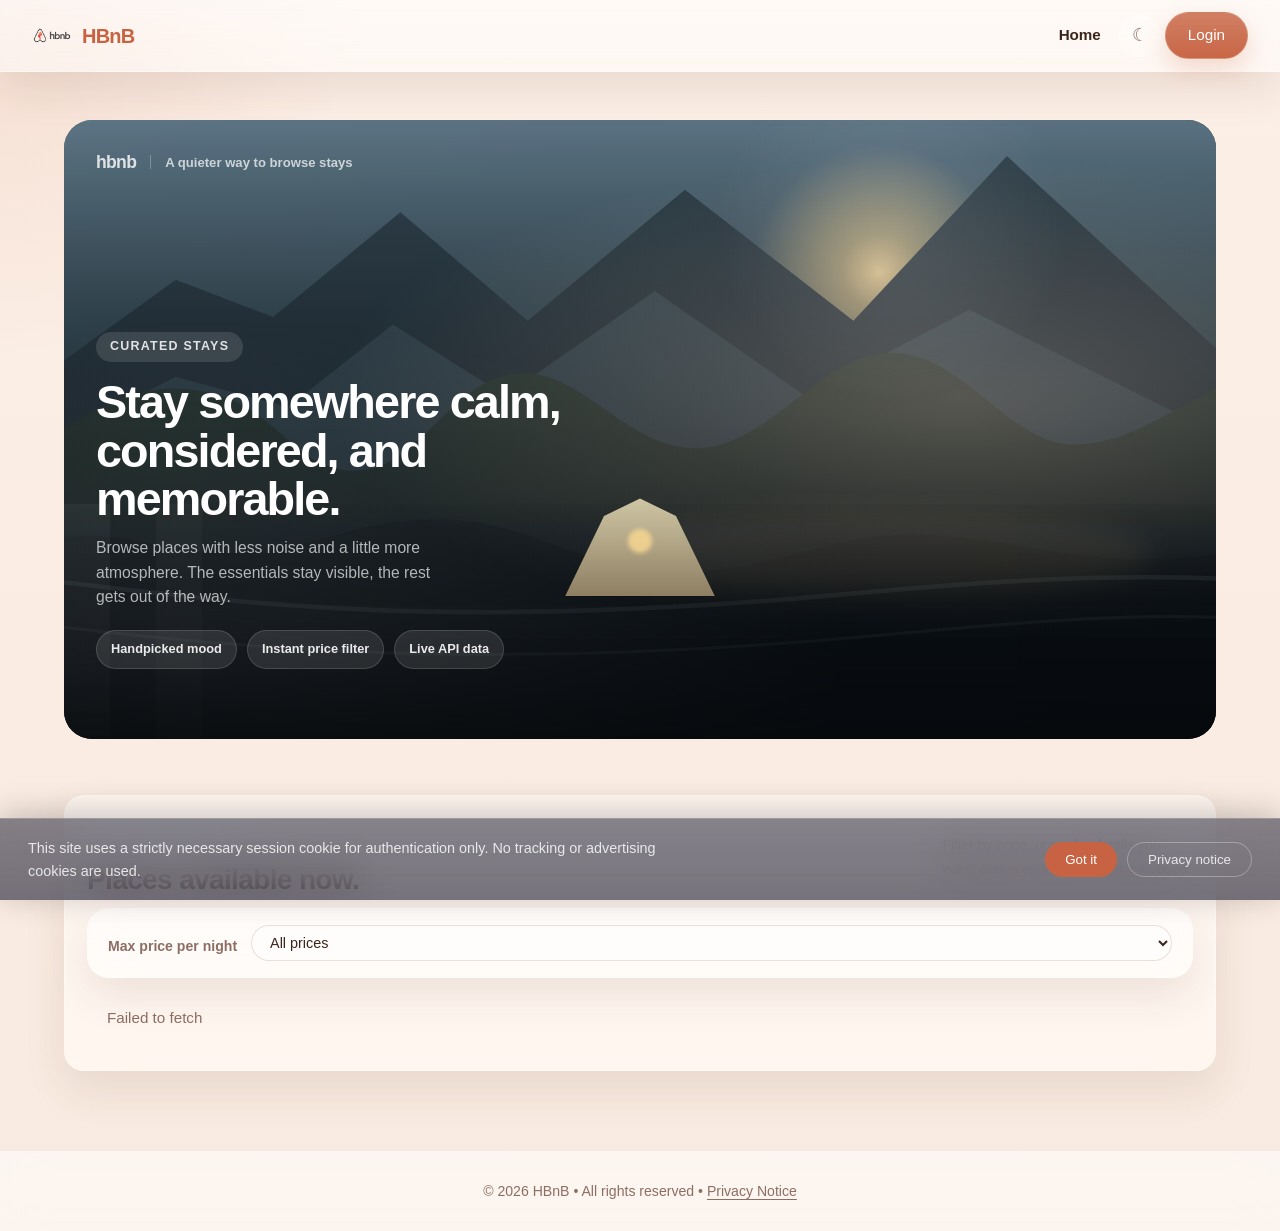
==== commit 9cebbec2: "Enhance privacy notice modal and improve place card display - Updated the privacy notice modal in lo" ====
--- a/part4/index.html
+++ b/part4/index.html
@@ -26,101 +26,37 @@
         </nav>
     </header>
 
-    <main id="main-content" class="home-layout">
-        <aside class="discovery-rail" aria-label="Inspiration">
-            <p class="rail-kicker">Explore and discover the best places near your location.</p>
-            <div class="rail-feature-card rail-feature-card--tall">
-                <div class="rail-feature-card__image rail-feature-card__image--lake"></div>
-                <div class="rail-feature-card__meta">
-                    <p class="rail-label">Featured escape</p>
-                    <h2>Bandung</h2>
-                    <p>Quiet water, crisp air, and a cabin hidden in the trees.</p>
-                </div>
-            </div>
-
-            <section class="rail-cluster" aria-labelledby="rail-journey-title">
-                <div class="rail-cluster__header">
-                    <h2 id="rail-journey-title">Find your journey</h2>
-                    <p>Small edits, stronger moods, better stays.</p>
-                </div>
-                <div class="rail-mini-grid">
-                    <article class="rail-mini-card">
-                        <div class="rail-mini-card__image rail-mini-card__image--villa"></div>
-                        <h3>Forest villas</h3>
-                        <p>Misty mornings and slow breakfasts.</p>
-                    </article>
-                    <article class="rail-mini-card">
-                        <div class="rail-mini-card__image rail-mini-card__image--cabin"></div>
-                        <h3>Cabins</h3>
-                        <p>Dark wood, warm light, mountain air.</p>
-                    </article>
-                </div>
-            </section>
-
-            <section class="rail-cluster" aria-labelledby="rail-experiences-title">
-                <div class="rail-cluster__header">
-                    <h2 id="rail-experiences-title">Discover nearby</h2>
-                    <p>Editorial selections with a more cinematic feel.</p>
-                </div>
-                <div class="rail-feature-card rail-feature-card--wide">
-                    <div class="rail-feature-card__image rail-feature-card__image--sunset"></div>
-                    <div class="rail-feature-card__meta">
-                        <p class="rail-label">Weekend edit</p>
-                        <h3>Golden hour stays</h3>
-                    </div>
-                </div>
-            </section>
-        </aside>
-
+    <main id="main-content" class="home-layout home-layout--minimal">
         <section class="main-stage">
-            <section class="hero hero--landscape" aria-labelledby="hero-heading">
+            <section class="hero hero--landscape hero--minimal" aria-labelledby="hero-heading">
                 <div class="hero-nav-line">
                     <span class="hero-brand">hbnb</span>
                     <span class="hero-line"></span>
-                    <span class="hero-caption">Place to stay</span>
+                    <span class="hero-caption">A quieter way to browse stays</span>
                 </div>
-                <div class="hero-search-shell" aria-label="Search inspiration">
-                    <div class="hero-search-segment">
-                        <span class="hero-search-label">Location</span>
-                        <span class="hero-search-value">Where are you going?</span>
-                    </div>
-                    <div class="hero-search-segment">
-                        <span class="hero-search-label">Check in</span>
-                        <span class="hero-search-value">Add dates</span>
-                    </div>
-                    <div class="hero-search-segment">
-                        <span class="hero-search-label">Check out</span>
-                        <span class="hero-search-value">Add dates</span>
-                    </div>
-                    <div class="hero-search-segment">
-                        <span class="hero-search-label">Guests</span>
-                        <span class="hero-search-value">Add guests</span>
-                    </div>
-                    <div class="hero-search-action" aria-hidden="true">⌕</div>
-                </div>
-                <div class="hero-content hero-content--overlay">
+                <div class="hero-content hero-content--minimal">
                     <p class="eyebrow">Curated stays</p>
-                    <h1 id="hero-heading">Let your curiosity do the booking.</h1>
-                    <p class="hero-copy">A more cinematic way to browse destinations, cabins, and stays with atmosphere.</p>
-                    <div class="hero-tags" aria-label="HBnB categories">
-                        <span>Lake reflections</span>
-                        <span>Forest cabins</span>
-                        <span>Midnight check-ins</span>
+                    <h1 id="hero-heading">Stay somewhere calm, considered, and memorable.</h1>
+                    <p class="hero-copy">Browse places with less noise and a little more atmosphere. The essentials stay visible, the rest gets out of the way.</p>
+                    <div class="hero-minimal-meta" aria-label="HBnB highlights">
+                        <span>Handpicked mood</span>
+                        <span>Instant price filter</span>
+                        <span>Live API data</span>
                     </div>
                 </div>
-                <div class="hero-scene">
+                <div class="hero-scene" aria-hidden="true">
                     <div class="hero-waterline"></div>
                     <div class="hero-camp"></div>
                 </div>
             </section>
 
-            <section class="listing-panel" aria-labelledby="listing-title">
-                <div class="listing-panel__header">
+            <section class="listing-panel listing-panel--minimal" aria-labelledby="listing-title">
+                <div class="listing-panel__header listing-panel__header--minimal">
                     <div>
                         <p class="eyebrow eyebrow--dark">Explore nearby</p>
-                        <h2 id="listing-title">Editorial stays near your location.</h2>
+                        <h2 id="listing-title">Places available now.</h2>
                     </div>
-                    <p class="listing-panel__copy">Use the price cap to tighten the mood without reloading the page.</p>
+                    <p class="listing-panel__copy">Filter by price, open the details you want, and keep the experience focused.</p>
                 </div>
 
                 <section id="filter" class="filter-bar" aria-label="Filter places by price">
@@ -161,36 +97,45 @@
 
     <!-- Privacy notice modal -->
     <dialog id="privacy-modal" aria-labelledby="privacy-modal-title">
-        <h2 id="privacy-modal-title">Privacy Notice</h2>
+        <div class="privacy-modal-topbar">
+            <div>
+                <p class="privacy-modal-kicker">Transparency first</p>
+                <h2 id="privacy-modal-title">Privacy Notice</h2>
+            </div>
+            <button type="button" id="privacy-modal-close" class="privacy-modal-close" aria-label="Close privacy notice">
+                <span aria-hidden="true">✕</span>
+            </button>
+        </div>
         <section>
             <h3>Data collected</h3>
             <p>
-                When you log in, your email address and password are sent to our API over a secure
-                connection. A JWT session token is then stored in a browser cookie to keep you
-                authenticated during your visit.
+                When you sign in, we only use the information needed to open your session. Your
+                email address and password are sent securely to our API, and a session token is
+                then stored in your browser so you can stay connected while you browse.
             </p>
         </section>
         <section>
             <h3>Cookie used</h3>
             <p>
-                <strong>token</strong> — session cookie, expires after 1&nbsp;day. Strictly
-                necessary for authentication. Not used for tracking or advertising.
+                We use a single cookie called <strong>token</strong>. It keeps your session active,
+                expires after 1&nbsp;day, and is only there for authentication. It is not used for
+                tracking, analytics, or advertising.
             </p>
         </section>
         <section>
             <h3>Your rights (GDPR / RGPD)</h3>
             <ul>
-                <li>Right of access to your personal data</li>
-                <li>Right to rectification</li>
-                <li>Right to erasure ("right to be forgotten")</li>
-                <li>Right to data portability</li>
+                <li>You can ask to access your personal data</li>
+                <li>You can ask to correct inaccurate information</li>
+                <li>You can ask to delete your data</li>
+                <li>You can ask to receive your data in a portable format</li>
             </ul>
             <p>
-                To exercise your rights, contact the site administrator. You can delete your session
-                cookie at any time by logging out or clearing your browser cookies.
+                If you want to exercise one of these rights, contact the site administrator. You
+                can also end your session at any time by logging out or clearing your browser
+                cookies.
             </p>
         </section>
-        <button type="button" id="privacy-modal-close">Close</button>
     </dialog>
 
     <script src="scripts.js"></script>
--- a/part4/styles.css
+++ b/part4/styles.css
@@ -5,6 +5,10 @@
   --bg:          #F8EAE0;
   --surface:     #FFF8F2;
   --surface-alt: #F6E5D9;
+  --glass:       rgba(255, 255, 255, 0.42);
+  --glass-strong:rgba(255, 255, 255, 0.58);
+  --glass-stroke:rgba(255, 255, 255, 0.28);
+  --glass-shadow:0 18px 42px rgba(93, 47, 34, 0.10);
   --text:        #3B241B;
   --text-soft:   #8D6E63;
   --text-muted:  #B28D7F;
@@ -28,6 +32,10 @@
   --bg:          #120F12;
   --surface:     #1B171C;
   --surface-alt: #272029;
+  --glass:       rgba(255, 255, 255, 0.05);
+  --glass-strong:rgba(255, 255, 255, 0.08);
+  --glass-stroke:rgba(255, 233, 219, 0.12);
+  --glass-shadow:0 22px 52px rgba(0, 0, 0, 0.30);
   --text:        #F6EDE7;
   --text-soft:   #C8B4A7;
   --text-muted:  #91796F;
@@ -164,16 +172,21 @@
   gap: 16px;
   padding: 0 32px;
   height: 72px;
-  background: rgba(255, 248, 242, 0.82);
-  border-bottom: 1px solid rgba(109, 47, 35, 0.08);
-  box-shadow: var(--shadow-sm);
-  backdrop-filter: blur(16px);
+  background:
+    linear-gradient(180deg, rgba(255,255,255,0.42), rgba(255,255,255,0.20)),
+    var(--glass);
+  border-bottom: 1px solid var(--glass-stroke);
+  box-shadow: var(--glass-shadow);
+  backdrop-filter: blur(22px) saturate(1.14);
+  -webkit-backdrop-filter: blur(22px) saturate(1.14);
 }
 
 body[data-theme="dark"] header {
-  background: rgba(24, 19, 24, 0.72);
-  border-bottom: 1px solid rgba(255, 230, 214, 0.06);
-  box-shadow: 0 12px 30px rgba(0,0,0,0.24);
+  background:
+    linear-gradient(180deg, rgba(255,255,255,0.06), rgba(255,255,255,0.02)),
+    rgba(24, 19, 24, 0.58);
+  border-bottom: 1px solid var(--glass-stroke);
+  box-shadow: var(--glass-shadow);
 }
 
 .logo-link {
@@ -236,7 +249,10 @@
   padding: 10px 22px;
   border: none;
   border-radius: var(--r-full);
-  background: var(--accent);
+  background:
+    linear-gradient(180deg, rgba(255,255,255,0.18), rgba(255,255,255,0.02)),
+    var(--accent);
+  border: 1px solid rgba(255,255,255,0.16);
   color: #fff;
   font: 600 0.9rem/1 inherit;
   box-shadow: 0 10px 24px rgba(199,99,66,0.22);
@@ -258,7 +274,10 @@
   padding: 13px 30px;
   border: none;
   border-radius: var(--r-full);
-  background: var(--accent);
+  background:
+    linear-gradient(180deg, rgba(255,255,255,0.18), rgba(255,255,255,0.02)),
+    var(--accent);
+  border: 1px solid rgba(255,255,255,0.16);
   color: #fff;
   font: 600 1rem/1 inherit;
   box-shadow: 0 2px 10px rgba(232,97,74,0.3);
@@ -278,8 +297,10 @@
 }
 
 .logout-button {
-  background: transparent;
-  border: none;
+  background:
+    linear-gradient(180deg, rgba(255,255,255,0.18), rgba(255,255,255,0.04)),
+    rgba(255,255,255,0.08);
+  border: 1px solid var(--glass-stroke);
   cursor: pointer;
   font: 500 0.95rem/1 inherit;
   color: var(--text-soft);
@@ -298,8 +319,10 @@
   justify-content: center;
   width: 42px;
   height: 42px;
-  background: rgba(255,255,255,0.28);
-  border: 1px solid rgba(129, 72, 54, 0.10);
+  background:
+    linear-gradient(180deg, rgba(255,255,255,0.26), rgba(255,255,255,0.08)),
+    rgba(255,255,255,0.12);
+  border: 1px solid var(--glass-stroke);
   cursor: pointer;
   color: var(--text-soft);
   padding: 0;
@@ -435,6 +458,10 @@
   align-items: start;
 }
 
+.home-layout--minimal {
+  grid-template-columns: minmax(0, 1fr);
+}
+
 .discovery-rail {
   padding: 18px 16px 22px;
   border-radius: 24px;
@@ -562,13 +589,21 @@
   gap: 28px;
 }
 
+.home-layout--minimal .main-stage {
+  gap: 20px;
+}
+
 footer {
   padding: 28px 32px;
   text-align: center;
   color: var(--text-soft);
   font-size: 0.88rem;
-  border-top: 1px solid var(--border);
-  background: rgba(255, 248, 242, 0.72);
+  border-top: 1px solid var(--glass-stroke);
+  background:
+    linear-gradient(180deg, rgba(255,255,255,0.26), rgba(255,255,255,0.12)),
+    var(--glass);
+  backdrop-filter: blur(20px) saturate(1.08);
+  -webkit-backdrop-filter: blur(20px) saturate(1.08);
 }
 footer a, footer .link-button { color: var(--text-soft); }
 footer a:hover, footer .link-button:hover { color: var(--text); }
@@ -815,8 +850,13 @@
 .listing-panel {
   padding: 24px;
   border-radius: 24px;
-  background: rgba(255, 248, 242, 0.82);
-  box-shadow: var(--shadow);
+  background:
+    linear-gradient(180deg, rgba(255,255,255,0.34), rgba(255,255,255,0.14)),
+    var(--glass);
+  border: 1px solid var(--glass-stroke);
+  box-shadow: var(--glass-shadow);
+  backdrop-filter: blur(24px) saturate(1.08);
+  -webkit-backdrop-filter: blur(24px) saturate(1.08);
   animation: fade-up-soft 900ms cubic-bezier(0.22, 1, 0.36, 1) both;
   animation-delay: 260ms;
 }
@@ -838,6 +878,73 @@
   max-width: 24ch;
   color: var(--text-soft);
   font-size: 0.88rem;
+}
+
+.hero--minimal {
+  min-height: 430px;
+  padding: 28px 32px 34px;
+  border-radius: 28px;
+}
+
+.hero-content--minimal {
+  position: relative;
+  z-index: 2;
+  max-width: 580px;
+  margin-top: 120px;
+  animation: fade-up-soft 720ms cubic-bezier(0.22, 1, 0.36, 1) both;
+  animation-delay: 160ms;
+}
+
+.hero--minimal .hero-nav-line {
+  animation-duration: 620ms;
+}
+
+.hero--minimal .hero-copy {
+  max-width: 42ch;
+}
+
+.hero-minimal-meta {
+  display: flex;
+  flex-wrap: wrap;
+  gap: 10px;
+  margin-top: 20px;
+}
+
+.hero-minimal-meta span {
+  padding: 8px 14px;
+  border-radius: 999px;
+  background: rgba(255, 255, 255, 0.1);
+  border: 1px solid rgba(255, 255, 255, 0.14);
+  color: rgba(255, 255, 255, 0.9);
+  font-size: 0.8rem;
+  font-weight: 600;
+}
+
+.listing-panel--minimal {
+  padding: 22px 22px 16px;
+  border-radius: 20px;
+  background: rgba(255, 248, 242, 0.88);
+}
+
+.listing-panel__header--minimal {
+  align-items: center;
+  margin-bottom: 12px;
+}
+
+.listing-panel__header--minimal .listing-panel__copy {
+  max-width: 32ch;
+}
+
+.home-layout--minimal .filter-bar {
+  margin-bottom: 4px;
+}
+
+.home-layout--minimal .places-grid {
+  gap: 0;
+}
+
+body[data-theme="dark"] .listing-panel--minimal {
+  background: rgba(27, 23, 28, 0.84);
 }
 .hero-visual {
   position: relative;
@@ -1129,10 +1236,14 @@
   gap: 14px;
   padding: 16px 20px;
   margin-bottom: 8px;
-  background: rgba(255, 248, 242, 0.95);
-  border: 1px solid rgba(129, 72, 54, 0.12);
+  background:
+    linear-gradient(180deg, rgba(255,255,255,0.34), rgba(255,255,255,0.12)),
+    var(--glass);
+  border: 1px solid var(--glass-stroke);
   border-radius: 22px;
-  box-shadow: var(--shadow);
+  box-shadow: var(--glass-shadow);
+  backdrop-filter: blur(20px) saturate(1.08);
+  -webkit-backdrop-filter: blur(20px) saturate(1.08);
 }
 .filter-bar label {
   font-weight: 600;
@@ -1171,7 +1282,37 @@
 }
 
 body[data-theme="dark"] .listing-panel {
-  background: rgba(27, 23, 28, 0.78);
+  background:
+    linear-gradient(180deg, rgba(255,255,255,0.05), rgba(255,255,255,0.02)),
+    rgba(27, 23, 28, 0.62);
+}
+
+body[data-theme="dark"] .filter-bar label {
+  color: rgba(246, 237, 231, 0.92);
+}
+
+body[data-theme="dark"] #price-filter {
+  background:
+    linear-gradient(180deg, rgba(255,255,255,0.08), rgba(255,255,255,0.04));
+  color: #F6EDE7;
+  border-color: rgba(255, 233, 219, 0.16);
+  box-shadow: inset 0 1px 0 rgba(255,255,255,0.05);
+}
+
+body[data-theme="dark"] #price-filter:hover {
+  border-color: rgba(240, 138, 93, 0.42);
+}
+
+body[data-theme="dark"] #price-filter:focus {
+  border-color: var(--accent);
+  box-shadow:
+    0 0 0 3px rgba(240, 138, 93, 0.16),
+    inset 0 1px 0 rgba(255,255,255,0.06);
+}
+
+body[data-theme="dark"] #price-filter option {
+  background: #1B171C;
+  color: #F6EDE7;
 }
 
 .places-status {
@@ -1184,11 +1325,15 @@
 .site-notice {
   margin-bottom: 24px;
   padding: 14px 18px;
-  border: 1px solid #c7d9df;
+  border: 1px solid var(--glass-stroke);
   border-radius: 16px;
-  background: rgba(255, 255, 255, 0.9);
+  background:
+    linear-gradient(180deg, rgba(255,255,255,0.36), rgba(255,255,255,0.14)),
+    var(--glass);
   color: var(--accent-dark);
-  box-shadow: var(--shadow);
+  box-shadow: var(--glass-shadow);
+  backdrop-filter: blur(18px) saturate(1.05);
+  -webkit-backdrop-filter: blur(18px) saturate(1.05);
 }
 
 /* =====================================================================
@@ -1199,13 +1344,17 @@
   padding: 10px;
   border: 1px solid #ddd;
   border-radius: 10px;
-  background: linear-gradient(180deg, rgba(255,255,255,0.9) 0%, rgba(255,248,242,0.98) 100%);
-  box-shadow: var(--shadow);
+  background:
+    linear-gradient(180deg, rgba(255,255,255,0.34), rgba(255,255,255,0.12)),
+    var(--glass);
+  box-shadow: var(--glass-shadow);
   display: flex;
   flex-direction: column;
   gap: 0;
   overflow: hidden;
   transition: box-shadow 0.2s, transform 0.2s;
+  backdrop-filter: blur(18px) saturate(1.08);
+  -webkit-backdrop-filter: blur(18px) saturate(1.08);
 }
 
 body[data-theme="dark"] .place-card,
@@ -1222,14 +1371,17 @@
 body[data-theme="dark"] .review-card,
 body[data-theme="dark"] form {
   background:
-    linear-gradient(180deg, rgba(38, 30, 34, 0.92) 0%, rgba(23, 19, 23, 0.96) 100%);
-  box-shadow: 0 20px 42px rgba(0,0,0,0.28);
+    linear-gradient(180deg, rgba(255,255,255,0.05), rgba(255,255,255,0.02)),
+    rgba(23, 19, 23, 0.58);
+  box-shadow: var(--glass-shadow);
 }
 
 body[data-theme="dark"] .filter-bar,
 body[data-theme="dark"] .site-notice {
-  background: rgba(27, 23, 28, 0.82);
-  box-shadow: 0 16px 36px rgba(0,0,0,0.2);
+  background:
+    linear-gradient(180deg, rgba(255,255,255,0.05), rgba(255,255,255,0.02)),
+    rgba(27, 23, 28, 0.62);
+  box-shadow: var(--glass-shadow);
 }
 
 body[data-theme="dark"] .place-card::before {
@@ -1245,11 +1397,16 @@
   color: var(--text);
 }
 
+body[data-theme="dark"] .place-kicker {
+  color: #F2A87A;
+}
+
 body[data-theme="dark"] .price-tag strong {
   color: #FFE7D8;
 }
 
-body[data-theme="dark"] .place-card > p,
+body[data-theme="dark"] .place-location,
+body[data-theme="dark"] .place-summary,
 body[data-theme="dark"] .price-tag,
 body[data-theme="dark"] .form-copy,
 body[data-theme="dark"] .site-notice,
@@ -1279,6 +1436,22 @@
   letter-spacing: -0.01em;
   margin-bottom: 6px;
 }
+
+.place-kicker {
+  font-size: 0.7rem;
+  letter-spacing: 0.12em;
+  text-transform: uppercase;
+  color: var(--accent);
+  font-weight: 700;
+  margin-bottom: 8px;
+}
+
+.place-location {
+  font-size: 0.8rem;
+  color: var(--text-soft);
+  margin-bottom: 4px;
+}
+
 .price-tag {
   font-size: 0.88rem;
   color: var(--text-soft);
@@ -1289,13 +1462,13 @@
   font-size: 1rem;
   font-weight: 700;
 }
-.place-card > p {
+.place-summary {
   font-size: 0.88rem;
   color: var(--text-soft);
   flex: 1;
   display: -webkit-box;
-  -webkit-line-clamp: 2;
-  line-clamp: 2;
+  -webkit-line-clamp: 3;
+  line-clamp: 3;
   -webkit-box-orient: vertical;
   overflow: hidden;
   margin-bottom: 12px;
@@ -1344,10 +1517,14 @@
   padding: 10px;
   border: 1px solid #ddd;
   border-radius: 10px;
-  background: linear-gradient(180deg, rgba(255,255,255,0.94) 0%, rgba(255,247,240,0.96) 100%);
-  box-shadow: var(--shadow-sm);
+  background:
+    linear-gradient(180deg, rgba(255,255,255,0.34), rgba(255,255,255,0.14)),
+    var(--glass);
+  box-shadow: var(--glass-shadow);
   /* extra visual polish */
   padding: 20px;
+  backdrop-filter: blur(18px) saturate(1.06);
+  -webkit-backdrop-filter: blur(18px) saturate(1.06);
 }
 .place-info h2 {
   font-size: 0.76rem;
@@ -1414,12 +1591,16 @@
   padding: 10px;
   border: 1px solid #ddd;
   border-radius: 10px;
-  background: var(--surface);
-  box-shadow: var(--shadow-sm);
+  background:
+    linear-gradient(180deg, rgba(255,255,255,0.34), rgba(255,255,255,0.14)),
+    var(--glass);
+  box-shadow: var(--glass-shadow);
   /* extra polish */
   padding: 18px;
   border-left: 4px solid var(--star);
   transition: box-shadow 0.2s;
+  backdrop-filter: blur(18px) saturate(1.06);
+  -webkit-backdrop-filter: blur(18px) saturate(1.06);
 }
 .review-card:hover { box-shadow: var(--shadow); }
 
@@ -1546,12 +1727,16 @@
   display: grid;
   gap: 16px;
   padding: 36px;
-  background: linear-gradient(180deg, rgba(255,255,255,0.94) 0%, rgba(255,247,240,0.98) 100%);
-  border: 1px solid rgba(129, 72, 54, 0.12);
+  background:
+    linear-gradient(180deg, rgba(255,255,255,0.34), rgba(255,255,255,0.14)),
+    var(--glass);
+  border: 1px solid var(--glass-stroke);
   border-radius: 24px;
-  box-shadow: var(--shadow);
+  box-shadow: var(--glass-shadow);
   width: 100%;
   max-width: 500px;
+  backdrop-filter: blur(24px) saturate(1.08);
+  -webkit-backdrop-filter: blur(24px) saturate(1.08);
 }
 
 form h1 {
@@ -1592,18 +1777,24 @@
   font: inherit;
   width: 100%;
   padding: 12px 16px;
-  border: 1.5px solid #E5E7EB;
+  border: 1.5px solid rgba(255,255,255,0.28);
   border-radius: var(--r-sm);
-  background: var(--bg);
+  background:
+    linear-gradient(180deg, rgba(255,255,255,0.34), rgba(255,255,255,0.16)),
+    rgba(255, 248, 242, 0.36);
   color: var(--text);
   font-size: 0.95rem;
   transition: border-color 0.15s, box-shadow 0.15s, background 0.15s;
+  backdrop-filter: blur(14px) saturate(1.06);
+  -webkit-backdrop-filter: blur(14px) saturate(1.06);
 }
 
 body[data-theme="dark"] input,
 body[data-theme="dark"] textarea,
 body[data-theme="dark"] select {
-  background: #151216;
+  background:
+    linear-gradient(180deg, rgba(255,255,255,0.07), rgba(255,255,255,0.03)),
+    rgba(21, 18, 22, 0.54);
   border-color: rgba(255, 233, 219, 0.12);
   color: var(--text);
 }
@@ -1621,7 +1812,9 @@
 input:focus, textarea:focus, select:focus {
   outline: none;
   border-color: var(--accent);
-  background: #fff;
+  background:
+    linear-gradient(180deg, rgba(255,255,255,0.48), rgba(255,255,255,0.20)),
+    rgba(255,255,255,0.28);
   box-shadow: 0 0 0 3px rgba(232,97,74,0.1);
 }
 input::placeholder, textarea::placeholder { color: var(--text-muted); }
@@ -1639,10 +1832,15 @@
   gap: 16px;
   flex-wrap: wrap;
   padding: 18px 28px;
-  background: #1A1A2E;
+  background:
+    linear-gradient(180deg, rgba(255,255,255,0.14), rgba(255,255,255,0.04)),
+    rgba(26, 26, 46, 0.62);
   color: #fff;
   z-index: 1000;
   box-shadow: 0 -4px 32px rgba(0,0,0,0.22);
+  border-top: 1px solid var(--glass-stroke);
+  backdrop-filter: blur(22px) saturate(1.12);
+  -webkit-backdrop-filter: blur(22px) saturate(1.12);
 }
 
 body[data-theme="dark"] header {
@@ -1650,7 +1848,9 @@
 }
 
 body[data-theme="dark"] footer {
-  background: rgba(24, 19, 24, 0.72);
+  background:
+    linear-gradient(180deg, rgba(255,255,255,0.05), rgba(255,255,255,0.02)),
+    rgba(24, 19, 24, 0.56);
   border-top-color: rgba(255, 230, 214, 0.08);
 }
 
@@ -1661,12 +1861,18 @@
 }
 
 body[data-theme="dark"] #cookie-banner {
-  background: linear-gradient(180deg, #1C151A 0%, #140F13 100%);
+  background:
+    linear-gradient(180deg, rgba(255,255,255,0.08), rgba(255,255,255,0.03)),
+    rgba(24,19,24,0.68);
   box-shadow: 0 -10px 30px rgba(0,0,0,0.35);
 }
 
 @media (max-width: 980px) {
   .home-layout {
+    grid-template-columns: 1fr;
+  }
+
+  .home-layout--minimal {
     grid-template-columns: 1fr;
   }
 
@@ -1700,6 +1906,11 @@
     min-height: 520px;
   }
 
+  .hero--minimal {
+    min-height: 420px;
+    padding: 22px 22px 26px;
+  }
+
   .hero-search-shell {
     grid-template-columns: 1fr;
     border-radius: 22px;
@@ -1718,6 +1929,11 @@
 
   .hero-content--overlay {
     margin-top: 112px;
+    max-width: 100%;
+  }
+
+  .hero-content--minimal {
+    margin-top: 108px;
     max-width: 100%;
   }
 
@@ -1755,47 +1971,159 @@
    Privacy modal (<dialog>)
    ===================================================================== */
 #privacy-modal {
-  max-width: 520px;
-  width: calc(100% - 48px);
-  padding: 36px;
-  border: none;
-  border-radius: 24px;
-  box-shadow: var(--shadow-lg);
-  background: #fff;
+  max-width: 640px;
+  width: min(640px, calc(100% - 40px));
+  margin: auto;
+  padding: 26px 26px 24px;
+  border: 1px solid rgba(255, 255, 255, 0.24);
+  border-radius: 32px;
+  box-shadow:
+    0 24px 80px rgba(44, 26, 21, 0.18),
+    inset 0 1px 0 rgba(255, 255, 255, 0.45);
+  background:
+    linear-gradient(180deg, rgba(255, 255, 255, 0.62), rgba(255, 248, 242, 0.54)),
+    linear-gradient(135deg, rgba(255, 255, 255, 0.38), rgba(255, 243, 234, 0.18));
+  backdrop-filter: blur(28px) saturate(1.2);
+  -webkit-backdrop-filter: blur(28px) saturate(1.2);
 }
 #privacy-modal::backdrop {
-  background: rgba(0,0,0,0.45);
-  backdrop-filter: blur(4px);
-}
+  background:
+    radial-gradient(circle at top, rgba(255, 206, 176, 0.18), transparent 28%),
+    rgba(6, 7, 10, 0.42);
+  backdrop-filter: blur(12px);
+}
+
+.privacy-modal-topbar {
+  display: flex;
+  align-items: flex-start;
+  justify-content: space-between;
+  gap: 18px;
+  margin-bottom: 20px;
+}
+
+.privacy-modal-kicker {
+  font-size: 0.72rem;
+  font-weight: 700;
+  letter-spacing: 0.14em;
+  text-transform: uppercase;
+  color: var(--accent);
+  margin-bottom: 8px;
+}
+
 #privacy-modal h2 {
-  font-size: 1.35rem;
+  font-size: 1.7rem;
   font-weight: 800;
-  margin-bottom: 20px;
   letter-spacing: -0.03em;
-}
-#privacy-modal section { margin-bottom: 16px; }
+  line-height: 1.05;
+}
+
+#privacy-modal section {
+  margin-bottom: 14px;
+  padding: 16px 18px;
+  border-radius: 22px;
+  background: linear-gradient(180deg, rgba(255,255,255,0.28), rgba(255,255,255,0.12));
+  border: 1px solid rgba(255,255,255,0.22);
+  box-shadow: inset 0 1px 0 rgba(255,255,255,0.14);
+}
+
 #privacy-modal h3 {
-  font-size: 0.76rem;
+  font-size: 0.74rem;
   font-weight: 700;
   text-transform: uppercase;
   letter-spacing: 0.09em;
   color: var(--text-soft);
-  margin-bottom: 7px;
+  margin-bottom: 8px;
 }
 #privacy-modal p, #privacy-modal li {
-  font-size: 0.9rem;
-  color: var(--text-soft);
-  line-height: 1.6;
+  font-size: 0.92rem;
+  color: rgba(59, 36, 27, 0.86);
+  line-height: 1.68;
 }
 #privacy-modal ul {
   padding-left: 16px;
   list-style: disc;
-  margin: 6px 0;
+  margin: 8px 0;
   display: flex;
   flex-direction: column;
-  gap: 4px;
-}
-#privacy-modal-close { margin-top: 8px; }
+  gap: 5px;
+}
+
+.privacy-modal-close {
+  display: inline-flex;
+  align-items: center;
+  justify-content: center;
+  width: 44px;
+  height: 44px;
+  border-radius: 50%;
+  border: 1px solid rgba(255,255,255,0.28);
+  background:
+    linear-gradient(180deg, rgba(255,255,255,0.42), rgba(255,255,255,0.18));
+  box-shadow:
+    0 10px 24px rgba(66, 35, 28, 0.12),
+    inset 0 1px 0 rgba(255,255,255,0.38);
+  color: var(--text);
+  padding: 0;
+  transition:
+    transform 220ms cubic-bezier(0.22, 1, 0.36, 1),
+    box-shadow 220ms cubic-bezier(0.22, 1, 0.36, 1),
+    background 220ms cubic-bezier(0.22, 1, 0.36, 1);
+}
+
+.privacy-modal-close span {
+  font-size: 0.95rem;
+  line-height: 1;
+}
+
+.privacy-modal-close:hover,
+.privacy-modal-close:focus-visible {
+  transform: translateY(-1px) scale(1.02);
+  box-shadow:
+    0 14px 28px rgba(66, 35, 28, 0.18),
+    inset 0 1px 0 rgba(255,255,255,0.46);
+  background:
+    linear-gradient(180deg, rgba(255,255,255,0.52), rgba(255,255,255,0.22));
+}
+
+body[data-theme="dark"] #privacy-modal {
+  background:
+    linear-gradient(180deg, rgba(35, 28, 34, 0.72), rgba(24, 19, 24, 0.62)),
+    linear-gradient(135deg, rgba(255,255,255,0.06), rgba(255,255,255,0.03));
+  border-color: rgba(255, 233, 219, 0.12);
+  box-shadow:
+    0 28px 90px rgba(0, 0, 0, 0.42),
+    inset 0 1px 0 rgba(255, 255, 255, 0.06);
+}
+
+body[data-theme="dark"] #privacy-modal section {
+  background: linear-gradient(180deg, rgba(255,255,255,0.06), rgba(255,255,255,0.03));
+  border-color: rgba(255, 233, 219, 0.08);
+  box-shadow: inset 0 1px 0 rgba(255,255,255,0.04);
+}
+
+body[data-theme="dark"] .privacy-modal-kicker {
+  color: #F2A87A;
+}
+
+body[data-theme="dark"] #privacy-modal p,
+body[data-theme="dark"] #privacy-modal li {
+  color: rgba(246, 237, 231, 0.84);
+}
+
+body[data-theme="dark"] .privacy-modal-close {
+  color: var(--text);
+  background:
+    linear-gradient(180deg, rgba(255,255,255,0.08), rgba(255,255,255,0.03));
+  border-color: rgba(255, 233, 219, 0.12);
+  box-shadow:
+    0 12px 28px rgba(0,0,0,0.22),
+    inset 0 1px 0 rgba(255,255,255,0.08);
+}
+
+body[data-theme="dark"] .privacy-modal-close:hover,
+body[data-theme="dark"] .privacy-modal-close:focus-visible {
+  background:
+    linear-gradient(180deg, rgba(255,255,255,0.12), rgba(255,255,255,0.05));
+}
 
 /* =====================================================================
    Utility
@@ -1868,6 +2196,10 @@
     border-radius: 22px;
   }
 
+  .hero--minimal {
+    padding: 18px 18px 22px;
+  }
+
   .hero-nav-line {
     font-size: 0.74rem;
     gap: 10px;
@@ -1893,6 +2225,10 @@
     margin-top: 76px;
   }
 
+  .hero-content--minimal {
+    margin-top: 74px;
+  }
+
   .hero h1 {
     font-size: 1.68rem;
     max-width: 12ch;
@@ -1908,6 +2244,15 @@
   }
 
   .hero-tags span {
+    font-size: 0.74rem;
+    padding: 7px 10px;
+  }
+
+  .hero-minimal-meta {
+    gap: 8px;
+  }
+
+  .hero-minimal-meta span {
     font-size: 0.74rem;
     padding: 7px 10px;
   }
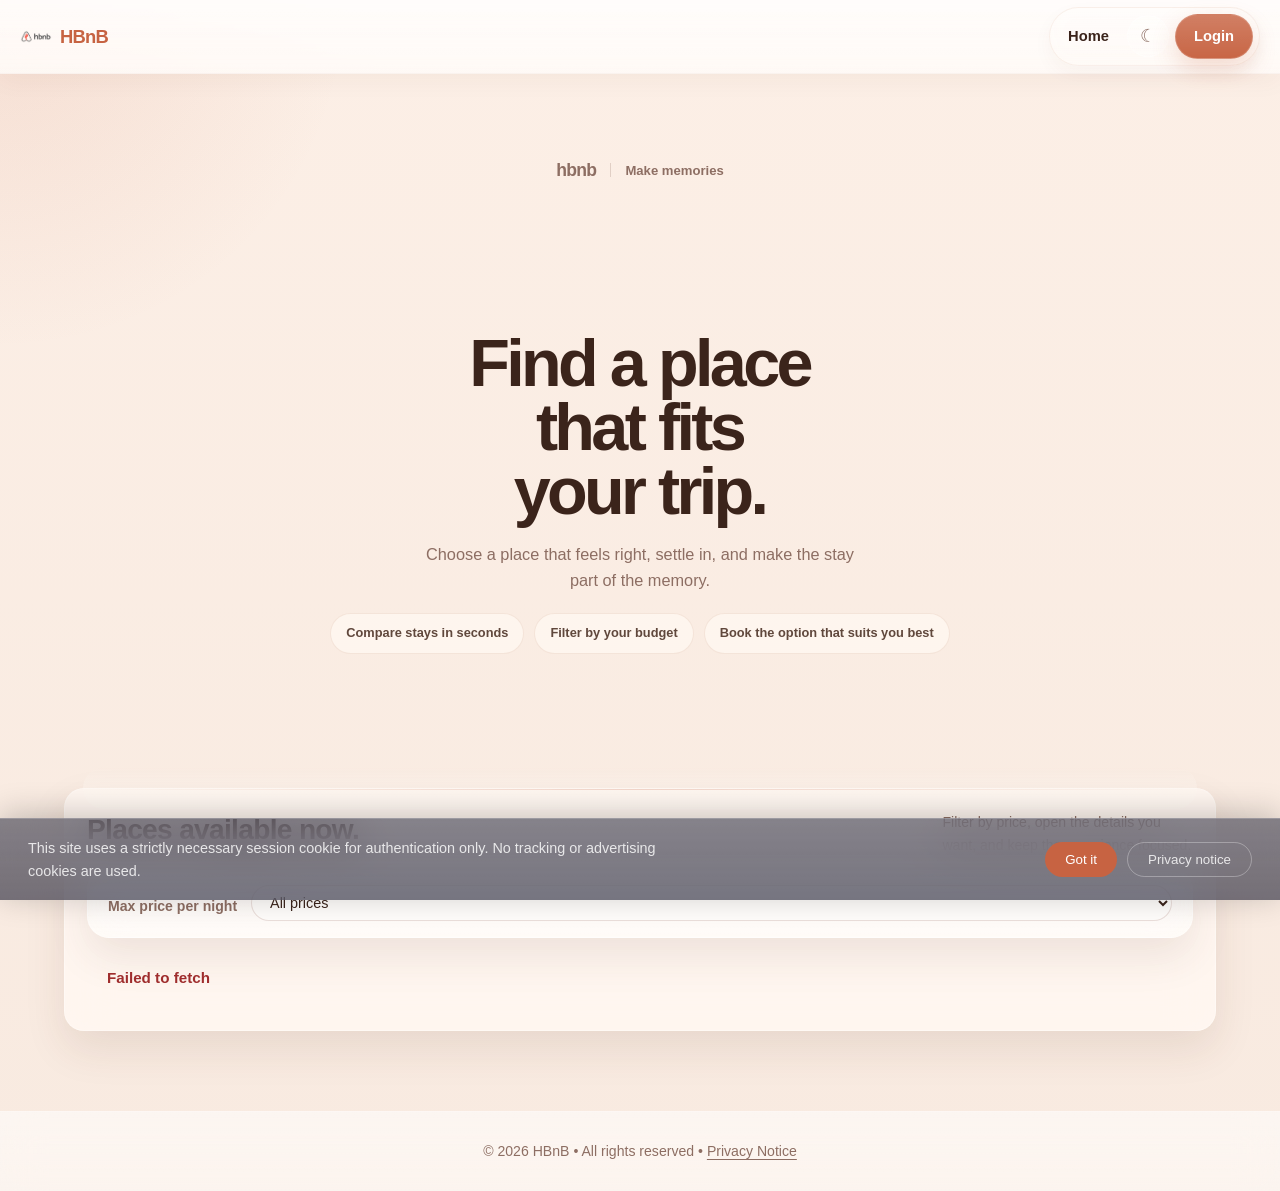
==== commit f4615577: "Enhance accessibility and improve UI/UX across the application - Added tabindex to main content for " ====
--- a/part4/index.html
+++ b/part4/index.html
@@ -26,22 +26,21 @@
         </nav>
     </header>
 
-    <main id="main-content" class="home-layout home-layout--minimal">
+    <main id="main-content" class="home-layout home-layout--minimal" tabindex="-1">
         <section class="main-stage">
-            <section class="hero hero--landscape hero--minimal" aria-labelledby="hero-heading">
+            <section class="hero hero--landscape hero--minimal" aria-labelledby="hero-heading" data-reveal="hero">
                 <div class="hero-nav-line">
                     <span class="hero-brand">hbnb</span>
                     <span class="hero-line"></span>
-                    <span class="hero-caption">A quieter way to browse stays</span>
+                    <span class="hero-caption">Make memories</span>
                 </div>
                 <div class="hero-content hero-content--minimal">
-                    <p class="eyebrow">Curated stays</p>
-                    <h1 id="hero-heading">Stay somewhere calm, considered, and memorable.</h1>
-                    <p class="hero-copy">Browse places with less noise and a little more atmosphere. The essentials stay visible, the rest gets out of the way.</p>
+                    <h1 id="hero-heading">Find a place that fits your trip.</h1>
+                    <p class="hero-copy">Choose a place that feels right, settle in, and make the stay part of the memory.</p>
                     <div class="hero-minimal-meta" aria-label="HBnB highlights">
-                        <span>Handpicked mood</span>
-                        <span>Instant price filter</span>
-                        <span>Live API data</span>
+                        <span>Compare stays in seconds</span>
+                        <span>Filter by your budget</span>
+                        <span>Book the option that suits you best</span>
                     </div>
                 </div>
                 <div class="hero-scene" aria-hidden="true">
@@ -50,10 +49,9 @@
                 </div>
             </section>
 
-            <section class="listing-panel listing-panel--minimal" aria-labelledby="listing-title">
+            <section class="listing-panel listing-panel--minimal" aria-labelledby="listing-title" data-reveal="panel">
                 <div class="listing-panel__header listing-panel__header--minimal">
                     <div>
-                        <p class="eyebrow eyebrow--dark">Explore nearby</p>
                         <h2 id="listing-title">Places available now.</h2>
                     </div>
                     <p class="listing-panel__copy">Filter by price, open the details you want, and keep the experience focused.</p>
@@ -70,7 +68,7 @@
                 </section>
 
                 <section id="places-list" class="places-grid" aria-label="Available places" aria-live="polite">
-                    <p id="places-status" class="places-status">Loading places...</p>
+                    <p id="places-status" class="places-status" role="status" aria-live="polite" aria-atomic="true">Loading places...</p>
                 </section>
             </section>
         </section>
--- a/part4/styles.css
+++ b/part4/styles.css
@@ -150,6 +150,18 @@
 }
 .skip-link:focus { top: 0; outline: 3px solid var(--text); }
 
+.visually-hidden {
+  position: absolute;
+  width: 1px;
+  height: 1px;
+  padding: 0;
+  margin: -1px;
+  overflow: hidden;
+  clip: rect(0, 0, 0, 0);
+  white-space: nowrap;
+  border: 0;
+}
+
 /* =====================================================================
    Focus
    ===================================================================== */
@@ -169,46 +181,91 @@
   display: flex;
   align-items: center;
   justify-content: space-between;
-  gap: 16px;
-  padding: 0 32px;
-  height: 72px;
-  background:
-    linear-gradient(180deg, rgba(255,255,255,0.42), rgba(255,255,255,0.20)),
-    var(--glass);
-  border-bottom: 1px solid var(--glass-stroke);
-  box-shadow: var(--glass-shadow);
-  backdrop-filter: blur(22px) saturate(1.14);
-  -webkit-backdrop-filter: blur(22px) saturate(1.14);
+  gap: 20px;
+  padding: 0 20px;
+  height: 74px;
+  background:
+    linear-gradient(180deg, rgba(255,255,255,0.72), rgba(255,255,255,0.42)),
+    rgba(255, 248, 242, 0.78);
+  border-bottom: 1px solid rgba(214, 171, 149, 0.12);
+  box-shadow: 0 8px 24px rgba(93, 47, 34, 0.04);
+  backdrop-filter: blur(14px) saturate(1.04);
+  -webkit-backdrop-filter: blur(14px) saturate(1.04);
+  transition:
+    height 420ms cubic-bezier(0.22, 1, 0.36, 1),
+    padding 420ms cubic-bezier(0.22, 1, 0.36, 1),
+    background 420ms cubic-bezier(0.22, 1, 0.36, 1),
+    box-shadow 420ms cubic-bezier(0.22, 1, 0.36, 1),
+    border-color 320ms cubic-bezier(0.22, 1, 0.36, 1),
+    transform 420ms cubic-bezier(0.22, 1, 0.36, 1);
 }
 
 body[data-theme="dark"] header {
   background:
-    linear-gradient(180deg, rgba(255,255,255,0.06), rgba(255,255,255,0.02)),
-    rgba(24, 19, 24, 0.58);
-  border-bottom: 1px solid var(--glass-stroke);
-  box-shadow: var(--glass-shadow);
+    linear-gradient(180deg, rgba(255,255,255,0.08), rgba(255,255,255,0.03)),
+    rgba(18, 15, 18, 0.68);
+  border-bottom: 1px solid rgba(255, 233, 219, 0.06);
+  box-shadow: 0 10px 28px rgba(0,0,0,0.16);
+}
+
+body.header-condensed header {
+  height: 58px;
+  padding: 0 16px;
+  transform: translateY(-2px);
+  background:
+    linear-gradient(180deg, rgba(255,255,255,0.82), rgba(255,255,255,0.54)),
+    rgba(255, 248, 242, 0.88);
+  border-bottom-color: rgba(214, 171, 149, 0.16);
+  box-shadow: 0 12px 30px rgba(93, 47, 34, 0.08);
+}
+
+body[data-theme="dark"].header-condensed header {
+  background:
+    linear-gradient(180deg, rgba(255,255,255,0.1), rgba(255,255,255,0.04)),
+    rgba(18, 15, 18, 0.82);
+  border-bottom-color: rgba(255, 233, 219, 0.08);
+  box-shadow: 0 14px 32px rgba(0,0,0,0.24);
 }
 
 .logo-link {
   display: flex;
   align-items: center;
-  gap: 10px;
+  gap: 8px;
   flex-shrink: 0;
   text-decoration: none;
+  min-width: 0;
+  transition: transform 320ms cubic-bezier(0.22, 1, 0.36, 1);
 }
 
 .logo {
-  width: 40px;
-  height: 40px;
+  width: 32px;
+  height: 32px;
   object-fit: contain;
-  border-radius: 10px;
+  border-radius: 8px;
+  transition: transform 320ms cubic-bezier(0.22, 1, 0.36, 1);
 }
 
 .logo-name {
-  font-size: 1.25rem;
+  font-size: 1.15rem;
   font-weight: 800;
   color: var(--accent);
   letter-spacing: -0.04em;
+  transition:
+    opacity 260ms cubic-bezier(0.22, 1, 0.36, 1),
+    transform 320ms cubic-bezier(0.22, 1, 0.36, 1);
+}
+
+body.header-condensed .logo {
+  transform: scale(0.88);
+}
+
+body.header-condensed .logo-name {
+  opacity: 0.72;
+  transform: translateY(-1px) scale(0.96);
+}
+
+body.header-condensed .logo-link {
+  transform: translateY(-1px);
 }
 
 /* =====================================================================
@@ -217,25 +274,68 @@
 nav {
   display: flex;
   align-items: center;
-  gap: 4px;
+  gap: 6px;
   flex-wrap: wrap;
+  padding: 6px;
+  border-radius: 999px;
+  background:
+    linear-gradient(180deg, rgba(255,255,255,0.58), rgba(255,255,255,0.26)),
+    rgba(255, 248, 242, 0.66);
+  border: 1px solid rgba(214, 171, 149, 0.16);
+  box-shadow: 0 8px 20px rgba(93, 47, 34, 0.04);
+  backdrop-filter: blur(12px) saturate(1.04);
+  -webkit-backdrop-filter: blur(12px) saturate(1.04);
+  transition:
+    padding 320ms cubic-bezier(0.22, 1, 0.36, 1),
+    background 320ms cubic-bezier(0.22, 1, 0.36, 1),
+    border-color 320ms cubic-bezier(0.22, 1, 0.36, 1),
+    box-shadow 320ms cubic-bezier(0.22, 1, 0.36, 1),
+    transform 320ms cubic-bezier(0.22, 1, 0.36, 1);
+}
+
+body[data-theme="dark"] nav {
+  background:
+    linear-gradient(180deg, rgba(255,255,255,0.05), rgba(255,255,255,0.02)),
+    rgba(28, 23, 28, 0.74);
+  border-color: rgba(255, 233, 219, 0.08);
+  box-shadow: 0 10px 24px rgba(0,0,0,0.16);
+}
+
+body.header-condensed nav {
+  padding: 4px;
+  transform: scale(0.96);
 }
 
 nav a {
-  padding: 8px 14px;
+  padding: 8px 12px;
   border-radius: var(--r-full);
   color: var(--text-soft);
-  font-size: 0.95rem;
-  font-weight: 500;
-  transition: background 0.15s, color 0.15s;
+  font-size: 0.92rem;
+  font-weight: 600;
+  transition:
+    background 0.18s,
+    color 0.18s,
+    padding 320ms cubic-bezier(0.22, 1, 0.36, 1),
+    transform 320ms cubic-bezier(0.22, 1, 0.36, 1),
+    opacity 240ms cubic-bezier(0.22, 1, 0.36, 1);
 }
 nav a:hover, nav a:focus-visible {
-  background: var(--surface-alt);
+  background: rgba(255, 248, 242, 0.72);
   color: var(--text);
 }
+
+nav a:focus-visible,
+.theme-toggle:focus-visible,
+.logout-button:focus-visible,
+.login-button:focus-visible,
+.details-button:focus-visible {
+  outline-offset: 2px;
+  box-shadow: 0 0 0 5px rgba(199, 99, 66, 0.14);
+}
+
 nav a[aria-current="page"] {
   color: var(--text);
-  font-weight: 600;
+  font-weight: 700;
 }
 
 /* =====================================================================
@@ -246,7 +346,7 @@
   display: inline-flex;
   align-items: center;
   justify-content: center;
-  padding: 10px 22px;
+  padding: 10px 18px;
   border: none;
   border-radius: var(--r-full);
   background:
@@ -311,6 +411,12 @@
 .logout-button:hover, .logout-button:focus-visible {
   background: var(--surface-alt);
   color: var(--text);
+}
+
+#login-link,
+#logout-button,
+#theme-toggle {
+  flex-shrink: 0;
 }
 
 .theme-toggle {
@@ -334,6 +440,23 @@
     transform 320ms cubic-bezier(0.22, 1, 0.36, 1),
     box-shadow 320ms cubic-bezier(0.22, 1, 0.36, 1);
 }
+
+body.header-condensed nav a,
+body.header-condensed .logout-button,
+body.header-condensed .login-button {
+  padding-top: 7px;
+  padding-bottom: 7px;
+}
+
+body.header-condensed nav a {
+  transform: translateY(-0.5px);
+}
+
+body.header-condensed .theme-toggle {
+  width: 38px;
+  height: 38px;
+  transform: scale(0.94);
+}
 .theme-toggle:hover,
 .theme-toggle:focus-visible {
   background: var(--surface-alt);
@@ -416,6 +539,10 @@
 
   .hero--landscape::after,
   .hero-nav-line,
+  .hero--minimal .eyebrow,
+  .hero--minimal h1,
+  .hero--minimal .hero-copy,
+  .hero--minimal .hero-minimal-meta,
   .hero-search-shell,
   .hero-content--overlay,
   .listing-panel,
@@ -590,7 +717,119 @@
 }
 
 .home-layout--minimal .main-stage {
-  gap: 20px;
+  gap: 0;
+}
+
+.home-layout--minimal .main-stage::after {
+  content: '';
+  display: block;
+  height: 120px;
+  margin-top: -120px;
+  background:
+    linear-gradient(180deg, rgba(248, 234, 224, 0) 0%, rgba(248, 234, 224, 0.9) 58%, var(--bg) 100%);
+  pointer-events: none;
+}
+
+.page-shell {
+  display: grid;
+  gap: 22px;
+}
+
+.page-hero {
+  position: relative;
+  overflow: hidden;
+  padding: 26px 28px;
+  border-radius: 28px;
+  background:
+    linear-gradient(180deg, rgba(255,255,255,0.30), rgba(255,255,255,0.12)),
+    var(--glass);
+  border: 1px solid var(--glass-stroke);
+  box-shadow: var(--glass-shadow);
+  backdrop-filter: blur(24px) saturate(1.08);
+  -webkit-backdrop-filter: blur(24px) saturate(1.08);
+}
+
+body:not([data-theme="dark"]) .page-hero {
+  background:
+    linear-gradient(180deg, rgba(255,255,255,0.78), rgba(255,255,255,0.42)),
+    rgba(255, 248, 242, 0.78);
+  border-color: rgba(210, 158, 133, 0.28);
+}
+
+.page-hero::before {
+  content: '';
+  position: absolute;
+  inset: 0;
+  background:
+    radial-gradient(circle at 85% 18%, rgba(255, 207, 170, 0.18), transparent 22%),
+    radial-gradient(circle at 12% 88%, rgba(255,255,255,0.16), transparent 26%);
+  pointer-events: none;
+}
+
+.page-hero > * {
+  position: relative;
+  z-index: 1;
+}
+
+.page-hero h1 {
+  font-size: clamp(1.8rem, 4vw, 3rem);
+  color: var(--text);
+  letter-spacing: -0.04em;
+  max-width: 14ch;
+  margin-bottom: 10px;
+}
+
+.page-hero-copy {
+  max-width: 52ch;
+  color: var(--text-soft);
+  font-size: 0.98rem;
+}
+
+.page-hero--compact {
+  min-height: 220px;
+  display: grid;
+  align-content: end;
+}
+
+.page-hero--detail {
+  min-height: 240px;
+  display: grid;
+  align-content: end;
+}
+
+.review-hero-meta {
+  display: flex;
+  flex-wrap: wrap;
+  gap: 10px;
+  margin-top: 18px;
+}
+
+.review-hero-chip {
+  display: inline-flex;
+  align-items: center;
+  padding: 8px 14px;
+  border-radius: 999px;
+  background: rgba(255,255,255,0.34);
+  border: 1px solid rgba(214, 171, 149, 0.26);
+  color: rgba(59, 36, 27, 0.82);
+  font-size: 0.82rem;
+  font-weight: 600;
+  backdrop-filter: blur(14px) saturate(1.04);
+  -webkit-backdrop-filter: blur(14px) saturate(1.04);
+}
+
+body:not([data-theme="dark"]) .page-hero .eyebrow {
+  background: rgba(255, 249, 244, 0.88);
+  border: 1px solid rgba(215, 175, 151, 0.34);
+  color: rgba(142, 88, 58, 0.96);
+  backdrop-filter: blur(12px) saturate(1.04);
+  -webkit-backdrop-filter: blur(12px) saturate(1.04);
+}
+
+body:not([data-theme="dark"]) .review-hero-chip {
+  background: rgba(255, 252, 249, 0.72);
+  border-color: rgba(214, 171, 149, 0.34);
+  color: rgba(74, 47, 35, 0.88);
 }
 
 footer {
@@ -621,74 +860,45 @@
   gap: 36px;
   padding: 60px 52px;
   margin-bottom: 36px;
-  border-radius: 36px;
-  background:
-    linear-gradient(90deg, rgba(255,255,255,0.08) 0 7%, transparent 7% 14%, rgba(255,255,255,0.08) 14% 21%, transparent 21% 28%, rgba(255,255,255,0.08) 28% 35%, transparent 35% 100%),
-    linear-gradient(135deg, var(--hero-from) 0%, #8B3D29 42%, var(--hero-to) 100%);
+  border-radius: 0;
+  background: transparent;
   color: #fff;
+  box-shadow: none;
 }
 
 .hero--landscape {
-  min-height: 560px;
+  min-height: min(82vh, 860px);
   grid-template-columns: 1fr;
-  padding: 24px 28px 32px;
-  border-radius: 30px;
-  background:
-    linear-gradient(180deg, rgba(255,255,255,0.06), rgba(255,255,255,0.02)),
-    linear-gradient(180deg, rgba(4, 8, 14, 0.12), rgba(4, 8, 14, 0.78)),
-    linear-gradient(135deg, #6c8797 0%, #48606b 24%, #24363d 58%, #091014 100%);
+  padding: 28px 32px 36px;
+  border-radius: 0;
+  background: transparent;
 }
 
 .hero--landscape {
   display: grid;
-  grid-template-rows: auto auto 1fr;
-  align-content: start;
+  grid-template-rows: auto 1fr;
+  align-content: stretch;
 }
 
 body[data-theme="dark"] .hero {
-  background:
-    linear-gradient(90deg, rgba(255,255,255,0.03) 0 6%, transparent 6% 12%, rgba(255,255,255,0.03) 12% 18%, transparent 18% 24%, rgba(255,255,255,0.03) 24% 30%, transparent 30% 100%),
-    radial-gradient(circle at 68% 40%, rgba(255, 149, 93, 0.16) 0%, transparent 22%),
-    linear-gradient(145deg, #4E231D 0%, #211519 48%, #0E0B11 100%);
-  box-shadow: 0 40px 100px rgba(0,0,0,0.46);
+  background: transparent;
+  box-shadow: none;
 }
 
 body[data-theme="dark"] .hero--landscape {
-  background:
-    linear-gradient(180deg, rgba(255,255,255,0.04), rgba(255,255,255,0.01)),
-    linear-gradient(180deg, rgba(3, 5, 8, 0.14), rgba(3, 5, 8, 0.86)),
-    linear-gradient(135deg, #4d6875 0%, #2e4149 26%, #17242b 58%, #090d12 100%);
+  background: transparent;
 }
 
 .hero--landscape::after {
-  content: '';
-  position: absolute;
-  inset: 0;
-  z-index: 0;
-  background:
-    linear-gradient(180deg, rgba(6, 10, 14, 0.08), rgba(6, 10, 14, 0.34)),
-    url("hero-backdrop.svg") center center / cover no-repeat;
-  opacity: 0.96;
-  transform: scale(1.04);
-  transform-origin: center;
-  animation: hero-pan 24s ease-in-out infinite alternate;
-  pointer-events: none;
+  content: none;
 }
 
 body[data-theme="dark"] .hero--landscape::after {
-  opacity: 0.92;
-  filter: saturate(0.9) brightness(0.88) contrast(1.08);
+  content: none;
 }
 
 .hero::before {
-  content: '';
-  position: absolute;
-  inset: 0;
-  z-index: 1;
-  background:
-    radial-gradient(ellipse at 78% 45%, rgba(255, 222, 198, 0.25) 0%, transparent 50%),
-    radial-gradient(ellipse at 12% 88%, rgba(255,255,255,0.12) 0%, transparent 45%);
-  pointer-events: none;
+  content: none;
 }
 .hero-content {
   position: relative;
@@ -711,8 +921,9 @@
   z-index: 1;
   display: flex;
   align-items: center;
+  justify-content: center;
   gap: 14px;
-  color: rgba(255,255,255,0.82);
+  color: var(--text-soft);
   font-size: 0.82rem;
   font-weight: 600;
   animation: fade-up-soft 760ms cubic-bezier(0.22, 1, 0.36, 1) both;
@@ -727,11 +938,11 @@
 .hero-line {
   width: 1px;
   height: 14px;
-  background: rgba(255,255,255,0.26);
+  background: rgba(141, 110, 99, 0.24);
 }
 
 .hero-caption {
-  color: rgba(255,255,255,0.72);
+  color: var(--text-soft);
 }
 
 .hero-search-shell {
@@ -790,9 +1001,7 @@
 }
 
 .hero-scene {
-  position: absolute;
-  inset: 0;
-  z-index: 1;
+  display: none;
 }
 
 .hero-scene::before {
@@ -809,7 +1018,7 @@
   left: 0;
   right: 0;
   bottom: 0;
-  height: 38%;
+  height: 31%;
   background:
     linear-gradient(180deg, rgba(16, 20, 24, 0.08), rgba(6, 8, 11, 0.82)),
     linear-gradient(90deg, rgba(255,255,255,0.05) 0 4%, transparent 4% 8%, rgba(255,255,255,0.03) 8% 12%, transparent 12% 100%);
@@ -817,10 +1026,10 @@
 
 .hero-camp {
   position: absolute;
-  width: 150px;
-  height: 98px;
-  left: 50%;
-  bottom: 23%;
+  width: 170px;
+  height: 112px;
+  left: 54%;
+  bottom: 18%;
   transform: translateX(-50%);
   clip-path: polygon(0 100%, 26% 18%, 50% 0, 74% 18%, 100% 100%);
   background: linear-gradient(180deg, #cfc6a5 0%, #8e7f62 100%);
@@ -881,49 +1090,108 @@
 }
 
 .hero--minimal {
-  min-height: 430px;
-  padding: 28px 32px 34px;
-  border-radius: 28px;
+  min-height: min(76vh, 760px);
+  padding: 34px 36px 40px;
+  border-radius: 0;
+  background: transparent;
+  box-shadow: none;
 }
 
 .hero-content--minimal {
   position: relative;
   z-index: 2;
-  max-width: 580px;
-  margin-top: 120px;
+  max-width: 760px;
+  margin: auto;
+  align-self: center;
+  text-align: center;
   animation: fade-up-soft 720ms cubic-bezier(0.22, 1, 0.36, 1) both;
   animation-delay: 160ms;
 }
 
+.hero--minimal .eyebrow {
+  animation: hero-copy-rise 1100ms cubic-bezier(0.19, 1, 0.22, 1) both;
+  animation-delay: 180ms;
+}
+
 .hero--minimal .hero-nav-line {
   animation-duration: 620ms;
 }
 
+.hero--minimal h1 {
+  animation:
+    hero-title-reveal 1450ms cubic-bezier(0.19, 1, 0.22, 1) both,
+    hero-title-sheen 8.4s ease-in-out 1.8s infinite;
+}
+
 .hero--minimal .hero-copy {
-  max-width: 42ch;
+  max-width: 48ch;
+  font-size: 1.02rem;
+  color: var(--text-soft);
+  margin-left: auto;
+  margin-right: auto;
+  animation: hero-copy-rise 1200ms cubic-bezier(0.19, 1, 0.22, 1) both;
+  animation-delay: 340ms;
 }
 
 .hero-minimal-meta {
   display: flex;
   flex-wrap: wrap;
+  justify-content: center;
   gap: 10px;
   margin-top: 20px;
+  animation: hero-copy-rise 1240ms cubic-bezier(0.19, 1, 0.22, 1) both;
+  animation-delay: 500ms;
 }
 
 .hero-minimal-meta span {
-  padding: 8px 14px;
+  padding: 9px 15px;
   border-radius: 999px;
-  background: rgba(255, 255, 255, 0.1);
-  border: 1px solid rgba(255, 255, 255, 0.14);
-  color: rgba(255, 255, 255, 0.9);
+  background: rgba(255, 248, 242, 0.74);
+  border: 1px solid rgba(214, 171, 149, 0.24);
+  color: rgba(74, 47, 35, 0.88);
   font-size: 0.8rem;
   font-weight: 600;
+  backdrop-filter: blur(10px);
+  -webkit-backdrop-filter: blur(10px);
 }
 
 .listing-panel--minimal {
+  position: relative;
+  z-index: 3;
+  margin-top: -54px;
   padding: 22px 22px 16px;
   border-radius: 20px;
   background: rgba(255, 248, 242, 0.88);
+  transform: translateY(-6px);
+}
+
+.listing-panel--minimal::before {
+  content: '';
+  position: absolute;
+  left: 18px;
+  right: 18px;
+  top: -22px;
+  height: 42px;
+  border-radius: 24px;
+  background: linear-gradient(180deg, rgba(255, 248, 242, 0) 0%, rgba(255, 248, 242, 0.72) 100%);
+  pointer-events: none;
+}
+
+.listing-panel--minimal::after {
+  content: '';
+  position: absolute;
+  left: 28px;
+  right: 28px;
+  top: 0;
+  height: 1px;
+  background: linear-gradient(90deg, rgba(199, 99, 66, 0), rgba(199, 99, 66, 0.22), rgba(199, 99, 66, 0));
+  opacity: 0;
+  transform: translateY(-8px) scaleX(0.82);
+  transform-origin: center;
+  transition:
+    opacity 780ms cubic-bezier(0.22, 1, 0.36, 1) 120ms,
+    transform 780ms cubic-bezier(0.22, 1, 0.36, 1) 120ms;
+  pointer-events: none;
 }
 
 .listing-panel__header--minimal {
@@ -935,16 +1203,91 @@
   max-width: 32ch;
 }
 
+.listing-panel--minimal .listing-panel__header,
+.listing-panel--minimal .filter-bar,
+.listing-panel--minimal .places-grid {
+  opacity: 0;
+  transform: translateY(18px);
+  transition:
+    opacity 760ms cubic-bezier(0.22, 1, 0.36, 1),
+    transform 760ms cubic-bezier(0.22, 1, 0.36, 1);
+}
+
+.listing-panel--minimal .listing-panel__header {
+  transition-delay: 80ms;
+}
+
+.listing-panel--minimal .filter-bar {
+  transition-delay: 170ms;
+}
+
+.listing-panel--minimal .places-grid {
+  transition-delay: 260ms;
+}
+
+.listing-panel--minimal .listing-panel__header h2 {
+  position: relative;
+  display: inline-block;
+  overflow: hidden;
+}
+
+.listing-panel--minimal .listing-panel__header h2::after {
+  content: '';
+  position: absolute;
+  left: -10%;
+  right: -10%;
+  bottom: -8px;
+  height: 16px;
+  background: linear-gradient(90deg, rgba(199, 99, 66, 0), rgba(199, 99, 66, 0.12), rgba(199, 99, 66, 0));
+  filter: blur(10px);
+  opacity: 0;
+  transform: translateY(8px);
+  transition:
+    opacity 900ms cubic-bezier(0.22, 1, 0.36, 1) 240ms,
+    transform 900ms cubic-bezier(0.22, 1, 0.36, 1) 240ms;
+  pointer-events: none;
+}
+
+.listing-panel--minimal.is-visible::after {
+  opacity: 1;
+  transform: translateY(0) scaleX(1);
+}
+
+.listing-panel--minimal.is-visible .listing-panel__header,
+.listing-panel--minimal.is-visible .filter-bar,
+.listing-panel--minimal.is-visible .places-grid {
+  opacity: 1;
+  transform: translateY(0);
+}
+
+.listing-panel--minimal.is-visible .listing-panel__header h2::after {
+  opacity: 1;
+  transform: translateY(0);
+}
+
 .home-layout--minimal .filter-bar {
   margin-bottom: 4px;
 }
 
 .home-layout--minimal .places-grid {
-  gap: 0;
+  gap: 10px;
 }
 
 body[data-theme="dark"] .listing-panel--minimal {
   background: rgba(27, 23, 28, 0.84);
+}
+
+body[data-theme="dark"] .listing-panel--minimal::after {
+  background: linear-gradient(90deg, rgba(240, 138, 93, 0), rgba(240, 138, 93, 0.26), rgba(240, 138, 93, 0));
+}
+
+body[data-theme="dark"] .home-layout--minimal .main-stage::after {
+  background:
+    linear-gradient(180deg, rgba(18, 15, 18, 0) 0%, rgba(18, 15, 18, 0.92) 58%, var(--bg) 100%);
+}
+
+body[data-theme="dark"] .listing-panel--minimal::before {
+  background: linear-gradient(180deg, rgba(27, 23, 28, 0) 0%, rgba(27, 23, 28, 0.76) 100%);
 }
 .hero-visual {
   position: relative;
@@ -959,9 +1302,9 @@
   align-items: center;
   padding: 5px 14px;
   border-radius: var(--r-full);
-  background: rgba(255,255,255,0.12);
+  background: rgba(255, 248, 242, 0.74);
   backdrop-filter: blur(4px);
-  color: rgba(255,255,255,0.85);
+  color: var(--accent);
   font-size: 0.78rem;
   font-weight: 700;
   letter-spacing: 0.1em;
@@ -969,16 +1312,20 @@
   margin-bottom: 16px;
 }
 .hero h1 {
-  font-size: clamp(1.84rem, 4vw, 2.92rem);
+  font-size: clamp(2.4rem, 5.2vw, 4.8rem);
   font-weight: 800;
-  line-height: 1.04;
-  letter-spacing: -0.04em;
-  color: #fff;
-  margin-bottom: 12px;
+  line-height: 0.96;
+  letter-spacing: -0.055em;
+  color: var(--text);
+  margin-bottom: 18px;
+  max-width: 11ch;
+  margin-left: auto;
+  margin-right: auto;
+  text-wrap: balance;
 }
 .hero-copy {
   font-size: 0.98rem;
-  color: rgba(255,255,255,0.68);
+  color: var(--text-soft);
   max-width: 34ch;
   line-height: 1.58;
 }
@@ -1072,6 +1419,49 @@
   100% {
     opacity: 1;
     transform: translateX(0);
+  }
+}
+
+@keyframes hero-title-reveal {
+  0% {
+    opacity: 0;
+    transform: translateY(22px) scale(0.975);
+    filter: blur(14px);
+  }
+  62% {
+    opacity: 1;
+    transform: translateY(0) scale(1);
+    filter: blur(0);
+  }
+  100% {
+    opacity: 1;
+    transform: translateY(0) scale(1);
+    filter: blur(0);
+  }
+}
+
+@keyframes hero-copy-rise {
+  0% {
+    opacity: 0;
+    transform: translateY(16px);
+  }
+  100% {
+    opacity: 1;
+    transform: translateY(0);
+  }
+}
+
+@keyframes hero-title-sheen {
+  0%,
+  100% {
+    text-shadow:
+      0 0 0 rgba(255,255,255,0),
+      0 0 0 rgba(199, 99, 66, 0);
+  }
+  50% {
+    text-shadow:
+      0 12px 34px rgba(199, 99, 66, 0.12),
+      0 0 24px rgba(255, 244, 236, 0.16);
   }
 }
 
@@ -1322,6 +1712,15 @@
   grid-column: 1 / -1;
 }
 
+.places-status--error {
+  color: #9f2d2d;
+  font-weight: 600;
+}
+
+body[data-theme="dark"] .places-status--error {
+  color: #ffb4b4;
+}
+
 .site-notice {
   margin-bottom: 24px;
   padding: 14px 18px;
@@ -1416,6 +1815,34 @@
 .place-card:hover {
   box-shadow: var(--shadow-lg);
   transform: translateY(-3px);
+}
+
+.place-media {
+  position: relative;
+  margin: -10px -10px 14px;
+  height: 208px;
+  overflow: hidden;
+  border-radius: 10px 10px 0 0;
+  background: #d5d0ca;
+}
+
+.place-media::after {
+  content: '';
+  position: absolute;
+  inset: 0;
+  background: linear-gradient(180deg, rgba(7, 10, 14, 0.02) 0%, rgba(7, 10, 14, 0.24) 100%);
+}
+
+.place-media img {
+  width: 100%;
+  height: 100%;
+  object-fit: cover;
+  transform: scale(1.01);
+  transition: transform 640ms cubic-bezier(0.22, 1, 0.36, 1);
+}
+
+.place-card:hover .place-media img {
+  transform: scale(1.06);
 }
 
 /* Colored accent strip at top of each card */
@@ -1479,10 +1906,58 @@
   margin-top: auto;
 }
 
+[data-reveal] {
+  opacity: 0;
+  transform: translateY(26px);
+  transition:
+    opacity 760ms cubic-bezier(0.22, 1, 0.36, 1),
+    transform 760ms cubic-bezier(0.22, 1, 0.36, 1);
+}
+
+[data-reveal="hero"] {
+  transform: translateY(0) scale(0.985);
+}
+
+[data-reveal].is-visible {
+  opacity: 1;
+  transform: none;
+}
+
+[data-reveal="card"] {
+  transition-duration: 620ms;
+}
+
 /* =====================================================================
    Place details page
    ===================================================================== */
 .place-details { margin-bottom: 40px; }
+
+.place-hero-meta {
+  display: flex;
+  flex-wrap: wrap;
+  gap: 10px;
+  margin-top: 18px;
+}
+
+.place-hero-chip {
+  display: inline-flex;
+  align-items: center;
+  padding: 8px 14px;
+  border-radius: 999px;
+  background: rgba(255,255,255,0.12);
+  border: 1px solid rgba(255,255,255,0.16);
+  color: rgba(255,255,255,0.92);
+  font-size: 0.82rem;
+  font-weight: 600;
+  backdrop-filter: blur(14px) saturate(1.04);
+  -webkit-backdrop-filter: blur(14px) saturate(1.04);
+}
+
+body:not([data-theme="dark"]) .place-hero-chip {
+  background: rgba(255, 252, 249, 0.72);
+  border-color: rgba(214, 171, 149, 0.34);
+  color: rgba(74, 47, 35, 0.88);
+}
 
 .place-heading {
   display: flex;
@@ -1491,6 +1966,15 @@
   gap: 20px;
   margin-bottom: 28px;
   flex-wrap: wrap;
+  padding: 24px 26px;
+  border-radius: 26px;
+  background:
+    linear-gradient(180deg, rgba(255,255,255,0.28), rgba(255,255,255,0.12)),
+    var(--glass);
+  border: 1px solid var(--glass-stroke);
+  box-shadow: var(--glass-shadow);
+  backdrop-filter: blur(22px) saturate(1.08);
+  -webkit-backdrop-filter: blur(22px) saturate(1.08);
 }
 .place-heading .eyebrow {
   background: rgba(13,148,136,0.12);
@@ -1499,6 +1983,13 @@
 }
 .place-heading h1 {
   font-size: clamp(1.8rem, 4vw, 2.8rem);
+  font-weight: 800;
+  color: var(--text);
+  letter-spacing: -0.035em;
+}
+
+.place-heading h2 {
+  font-size: clamp(1.6rem, 3.5vw, 2.4rem);
   font-weight: 800;
   color: var(--text);
   letter-spacing: -0.035em;
@@ -1568,7 +2059,46 @@
 /* =====================================================================
    Reviews section
    ===================================================================== */
-.reviews-section { margin-top: 48px; }
+.reviews-section {
+  margin-top: 48px;
+  padding: 24px 26px 12px;
+  border-radius: 26px;
+  background:
+    linear-gradient(180deg, rgba(255,255,255,0.28), rgba(255,255,255,0.12)),
+    var(--glass);
+  border: 1px solid var(--glass-stroke);
+  box-shadow: var(--glass-shadow);
+  backdrop-filter: blur(22px) saturate(1.08);
+  -webkit-backdrop-filter: blur(22px) saturate(1.08);
+}
+
+body:not([data-theme="dark"]) .reviews-section {
+  background:
+    linear-gradient(180deg, rgba(255,255,255,0.76), rgba(255,255,255,0.42)),
+    rgba(255, 248, 242, 0.66);
+  border-color: rgba(210, 158, 133, 0.24);
+}
+
+body:not([data-theme="dark"]) .reviews-section .eyebrow {
+  background: rgba(244, 251, 248, 0.96);
+  border: 1px solid rgba(147, 183, 170, 0.32);
+  color: rgba(85, 120, 109, 0.98);
+}
+
+.reviews-heading {
+  display: flex;
+  align-items: end;
+  justify-content: space-between;
+  gap: 20px;
+  margin-bottom: 8px;
+  flex-wrap: wrap;
+}
+
+.reviews-copy {
+  max-width: 30ch;
+  color: var(--text-soft);
+  font-size: 0.92rem;
+}
 
 .reviews-section h2 {
   font-size: 1.5rem;
@@ -1581,6 +2111,13 @@
 .reviews-grid {
   display: grid;
   grid-template-columns: repeat(auto-fill, minmax(280px, 1fr));
+}
+
+body[data-theme="dark"] .place-heading,
+body[data-theme="dark"] .reviews-section {
+  background:
+    linear-gradient(180deg, rgba(255,255,255,0.05), rgba(255,255,255,0.02)),
+    rgba(27, 23, 28, 0.60);
 }
 
 /* =====================================================================
@@ -1657,14 +2194,18 @@
 .star-rating-group {
   display: flex;
   flex-direction: column;
-  gap: 6px;
+  gap: 8px;
   margin: 4px 0;
+  min-width: 0;
+  padding: 0;
+  border: 0;
 }
 .star-rating-group legend {
   font-size: 0.9rem;
   font-weight: 600;
   color: var(--text);
-  margin-bottom: 2px;
+  margin-bottom: 0;
+  padding: 0;
 }
 
 /* Reverse order trick: inputs 5→1 in DOM, flex row-reverse = visual 1→5 */
@@ -1672,7 +2213,8 @@
   display: flex;
   flex-direction: row-reverse;
   justify-content: flex-end;
-  gap: 4px;
+  gap: 6px;
+  width: fit-content;
 }
 .star-rating input {
   position: absolute;
@@ -1682,14 +2224,18 @@
   pointer-events: none;
 }
 .star-rating label {
-  font-size: 2.4rem;
-  color: #D1D5DB;
+  font-size: 1.6rem;
+  color: #D7CEC9;
   cursor: pointer;
-  transition: color 0.1s, transform 0.1s;
+  transition: color 0.16s, transform 0.16s, text-shadow 0.16s;
   line-height: 1;
   user-select: none;
   padding: 2px;
   border-radius: 4px;
+}
+
+body:not([data-theme="dark"]) .star-rating label {
+  color: #CBB7AE;
 }
 /* Hover: fill hovered star + all stars to its left (lower value) */
 .star-rating label:hover,
@@ -1697,7 +2243,10 @@
 .star-rating input:checked ~ label {
   color: var(--star);
 }
-.star-rating label:hover { transform: scale(1.2); }
+.star-rating label:hover {
+  transform: translateY(-1px) scale(1.06);
+  text-shadow: 0 4px 12px rgba(217, 138, 43, 0.18);
+}
 
 /* Focus ring on label when its input is focused */
 .star-rating input:focus-visible + label {
@@ -1709,7 +2258,73 @@
 .star-hint {
   font-size: 0.8rem;
   color: var(--text-muted);
-  font-style: italic;
+  font-style: normal;
+  line-height: 1.5;
+}
+
+.review-form-grid {
+  display: grid;
+  grid-template-columns: minmax(0, 1.2fr) minmax(220px, 0.8fr);
+  gap: 16px;
+}
+
+.review-form-panel {
+  padding: 18px;
+  border-radius: 20px;
+  background:
+    linear-gradient(180deg, rgba(255,255,255,0.34), rgba(255,255,255,0.16)),
+    rgba(255,255,255,0.14);
+  border: 1px solid rgba(214, 171, 149, 0.18);
+  backdrop-filter: blur(18px) saturate(1.04);
+  -webkit-backdrop-filter: blur(18px) saturate(1.04);
+}
+
+body:not([data-theme="dark"]) .review-form-panel {
+  background:
+    linear-gradient(180deg, rgba(255,255,255,0.86), rgba(255,255,255,0.58)),
+    rgba(255, 251, 248, 0.7);
+  border-color: rgba(214, 171, 149, 0.24);
+}
+
+body:not([data-theme="dark"]) .star-hint,
+body:not([data-theme="dark"]) .page-hero-copy,
+body:not([data-theme="dark"]) .reviews-copy,
+body:not([data-theme="dark"]) .form-copy {
+  color: rgba(104, 79, 67, 0.78);
+}
+
+.review-form-panel__header {
+  margin-bottom: 14px;
+}
+
+.review-form-panel__kicker {
+  font-size: 0.72rem;
+  letter-spacing: 0.14em;
+  text-transform: uppercase;
+  font-weight: 700;
+  color: var(--accent);
+  margin-bottom: 6px;
+}
+
+.review-form-panel h3 {
+  font-size: 1.05rem;
+  color: var(--text);
+  letter-spacing: -0.02em;
+}
+
+.review-form-panel--rating {
+  align-self: start;
+}
+
+.review-form-panel--rating .star-rating-group {
+  gap: 10px;
+}
+
+body[data-theme="dark"] .review-form-panel {
+  background:
+    linear-gradient(180deg, rgba(255,255,255,0.05), rgba(255,255,255,0.02)),
+    rgba(255,255,255,0.02);
+  border-color: rgba(255, 233, 219, 0.10);
 }
 
 /* =====================================================================
@@ -1746,6 +2361,22 @@
   color: var(--text);
 }
 
+form h2 {
+  font-size: 1.75rem;
+  font-weight: 800;
+  letter-spacing: -0.04em;
+  color: var(--text);
+}
+
+.form-kicker {
+  font-size: 0.72rem;
+  letter-spacing: 0.14em;
+  text-transform: uppercase;
+  font-weight: 700;
+  color: var(--accent);
+  margin-bottom: -8px;
+}
+
 .form-copy {
   color: var(--text-soft);
   font-size: 0.95rem;
@@ -1765,6 +2396,18 @@
 .form-message.error   { background: #FEF2F2; color: #991B1B; border: 1px solid #FECACA; }
 .form-message.success { background: #F0FDF4; color: #166534; border: 1px solid #BBF7D0; }
 
+body[data-theme="dark"] .form-message.error {
+  background: rgba(127, 29, 29, 0.24);
+  color: #fecaca;
+  border-color: rgba(248, 113, 113, 0.28);
+}
+
+body[data-theme="dark"] .form-message.success {
+  background: rgba(20, 83, 45, 0.26);
+  color: #bbf7d0;
+  border-color: rgba(74, 222, 128, 0.22);
+}
+
 label {
   font-size: 0.88rem;
   font-weight: 600;
@@ -1817,6 +2460,21 @@
     rgba(255,255,255,0.28);
   box-shadow: 0 0 0 3px rgba(232,97,74,0.1);
 }
+
+input[aria-invalid="true"],
+textarea[aria-invalid="true"],
+select[aria-invalid="true"] {
+  border-color: rgba(185, 55, 55, 0.46);
+  box-shadow: 0 0 0 3px rgba(185, 55, 55, 0.12);
+}
+
+body[data-theme="dark"] input[aria-invalid="true"],
+body[data-theme="dark"] textarea[aria-invalid="true"],
+body[data-theme="dark"] select[aria-invalid="true"] {
+  border-color: rgba(248, 113, 113, 0.58);
+  box-shadow: 0 0 0 3px rgba(248, 113, 113, 0.14);
+}
+
 input::placeholder, textarea::placeholder { color: var(--text-muted); }
 textarea { resize: vertical; min-height: 130px; }
 
@@ -1860,6 +2518,18 @@
   border-color: rgba(255, 233, 219, 0.12);
 }
 
+body[data-theme="dark"] .page-hero {
+  background:
+    linear-gradient(180deg, rgba(255,255,255,0.05), rgba(255,255,255,0.02)),
+    rgba(27, 23, 28, 0.60);
+}
+
+body[data-theme="dark"] .page-hero::before {
+  background:
+    radial-gradient(circle at 85% 18%, rgba(240, 138, 93, 0.16), transparent 22%),
+    radial-gradient(circle at 12% 88%, rgba(255,255,255,0.05), transparent 26%);
+}
+
 body[data-theme="dark"] #cookie-banner {
   background:
     linear-gradient(180deg, rgba(255,255,255,0.08), rgba(255,255,255,0.03)),
@@ -1903,12 +2573,17 @@
   }
 
   .hero--landscape {
-    min-height: 520px;
+    min-height: 540px;
   }
 
   .hero--minimal {
-    min-height: 420px;
+    min-height: 500px;
     padding: 22px 22px 26px;
+  }
+
+  .listing-panel--minimal {
+    margin-top: -24px;
+    transform: translateY(0);
   }
 
   .hero-search-shell {
@@ -1933,7 +2608,7 @@
   }
 
   .hero-content--minimal {
-    margin-top: 108px;
+    margin: auto;
     max-width: 100%;
   }
 
@@ -2166,6 +2841,53 @@
 
   main { padding: 24px 12px 64px; }
 
+  .page-hero {
+    padding: 20px 18px;
+    border-radius: 22px;
+  }
+
+  .page-hero--compact,
+  .page-hero--detail {
+    min-height: auto;
+  }
+
+  .page-hero h1 {
+    max-width: 12ch;
+    font-size: 1.65rem;
+  }
+
+  .page-hero-copy {
+    font-size: 0.92rem;
+  }
+
+  .place-heading,
+  .reviews-section {
+    padding: 18px;
+    border-radius: 22px;
+  }
+
+  .place-hero-meta {
+    gap: 8px;
+  }
+
+  .place-hero-chip {
+    font-size: 0.76rem;
+    padding: 7px 11px;
+  }
+
+  .review-hero-meta {
+    gap: 8px;
+  }
+
+  .review-hero-chip {
+    font-size: 0.76rem;
+    padding: 7px 11px;
+  }
+
+  .review-form-grid {
+    grid-template-columns: 1fr;
+  }
+
   .home-layout {
     gap: 18px;
   }
@@ -2186,14 +2908,14 @@
 
   .hero {
     padding: 40px 24px;
-    border-radius: 20px;
+    border-radius: 0;
     margin-bottom: 24px;
   }
 
   .hero--landscape {
     min-height: auto;
     padding: 18px 18px 24px;
-    border-radius: 22px;
+    border-radius: 0;
   }
 
   .hero--minimal {
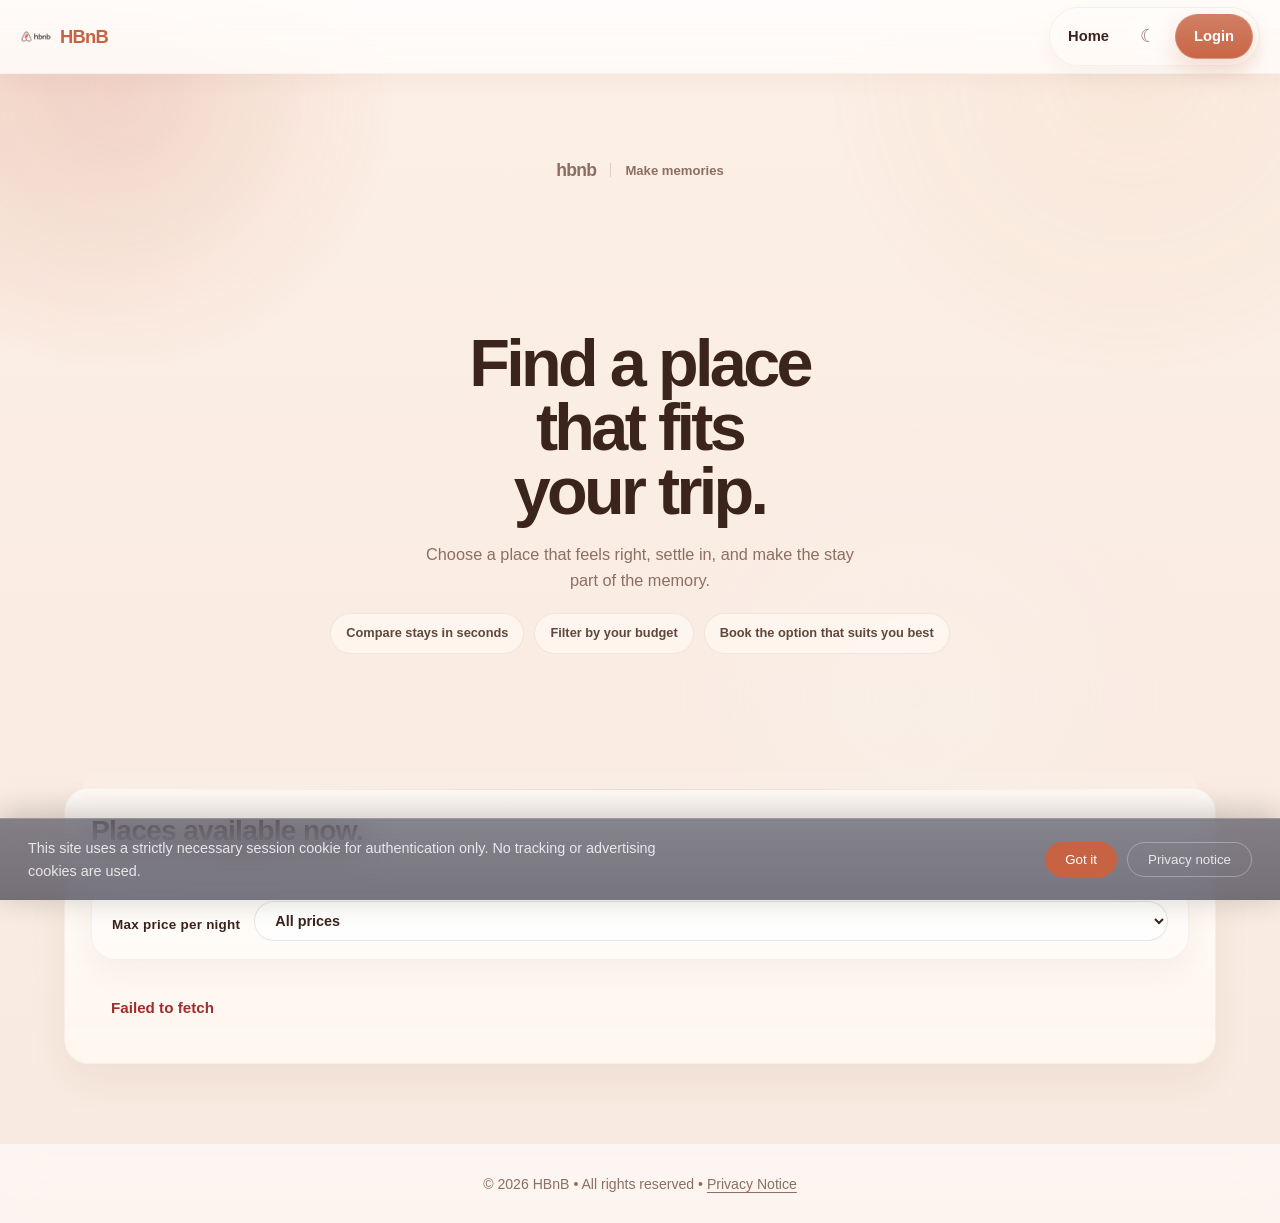
==== commit b3a19ac4: "feat: enhance layout and styling of listing panel and filter bar for improved user experience" ====
--- a/part4/index.html
+++ b/part4/index.html
@@ -54,7 +54,6 @@
                     <div>
                         <h2 id="listing-title">Places available now.</h2>
                     </div>
-                    <p class="listing-panel__copy">Filter by price, open the details you want, and keep the experience focused.</p>
                 </div>
 
                 <section id="filter" class="filter-bar" aria-label="Filter places by price">
--- a/part4/styles.css
+++ b/part4/styles.css
@@ -65,6 +65,7 @@
   color: var(--text);
   line-height: 1.6;
   -webkit-font-smoothing: antialiased;
+  position: relative;
 }
 
 body,
@@ -106,6 +107,31 @@
     linear-gradient(180deg, #181216 0%, #120F12 55%, #0D0B0F 100%);
 }
 
+body::before {
+  content: '';
+  position: fixed;
+  inset: -12% -10%;
+  pointer-events: none;
+  z-index: -1;
+  opacity: 0.9;
+  background:
+    radial-gradient(circle at 16% 18%, rgba(199, 99, 66, 0.14), transparent 18%),
+    radial-gradient(circle at 82% 16%, rgba(226, 174, 123, 0.12), transparent 20%),
+    radial-gradient(circle at 68% 72%, rgba(255, 255, 255, 0.16), transparent 22%);
+  filter: blur(12px);
+  transform-origin: center;
+  animation: ambient-drift 22s ease-in-out infinite alternate;
+}
+
+body[data-theme="dark"]::before {
+  opacity: 0.82;
+  background:
+    radial-gradient(circle at 18% 18%, rgba(240, 138, 93, 0.18), transparent 18%),
+    radial-gradient(circle at 84% 20%, rgba(126, 72, 53, 0.22), transparent 20%),
+    radial-gradient(circle at 62% 76%, rgba(255, 233, 219, 0.08), transparent 22%);
+  filter: blur(18px);
+}
+
 body::after {
   content: '';
   position: fixed;
@@ -121,6 +147,18 @@
 
 body.theme-transition::after {
   opacity: 1;
+}
+
+@keyframes ambient-drift {
+  0% {
+    transform: translate3d(0, 0, 0) scale(1);
+  }
+  50% {
+    transform: translate3d(1.2%, -1.4%, 0) scale(1.04);
+  }
+  100% {
+    transform: translate3d(-1.4%, 1.2%, 0) scale(1.06);
+  }
 }
 
 a { color: inherit; text-decoration: none; }
@@ -529,6 +567,10 @@
 }
 
 @media (prefers-reduced-motion: reduce) {
+  body::before {
+    animation: none !important;
+  }
+
   .theme-toggle,
   .theme-toggle-icon,
   .theme-toggle--animate,
@@ -1159,9 +1201,15 @@
   position: relative;
   z-index: 3;
   margin-top: -54px;
-  padding: 22px 22px 16px;
-  border-radius: 20px;
-  background: rgba(255, 248, 242, 0.88);
+  padding: 26px 26px 18px;
+  border-radius: 24px;
+  background:
+    linear-gradient(180deg, rgba(255, 251, 247, 0.94), rgba(255, 246, 239, 0.84)),
+    rgba(255, 248, 242, 0.88);
+  border: 1px solid rgba(214, 171, 149, 0.14);
+  box-shadow:
+    0 18px 42px rgba(92, 53, 41, 0.06),
+    inset 0 1px 0 rgba(255, 255, 255, 0.62);
   transform: translateY(-6px);
 }
 
@@ -1196,11 +1244,17 @@
 
 .listing-panel__header--minimal {
   align-items: center;
-  margin-bottom: 12px;
-}
-
-.listing-panel__header--minimal .listing-panel__copy {
-  max-width: 32ch;
+  justify-content: flex-start;
+  margin-bottom: 18px;
+  padding-bottom: 16px;
+  border-bottom: 1px solid rgba(214, 171, 149, 0.14);
+}
+
+.listing-panel__header--minimal > div {
+  display: flex;
+  align-items: baseline;
+  justify-content: flex-start;
+  width: 100%;
 }
 
 .listing-panel--minimal .listing-panel__header,
@@ -1266,7 +1320,7 @@
 }
 
 .home-layout--minimal .filter-bar {
-  margin-bottom: 4px;
+  margin-bottom: 12px;
 }
 
 .home-layout--minimal .places-grid {
@@ -1274,11 +1328,25 @@
 }
 
 body[data-theme="dark"] .listing-panel--minimal {
-  background: rgba(27, 23, 28, 0.84);
+  background:
+    linear-gradient(180deg, rgba(34, 29, 35, 0.92), rgba(22, 18, 23, 0.84)),
+    rgba(27, 23, 28, 0.84);
+  border-color: rgba(255, 233, 219, 0.08);
+  box-shadow:
+    0 20px 48px rgba(0, 0, 0, 0.22),
+    inset 0 1px 0 rgba(255, 255, 255, 0.04);
 }
 
 body[data-theme="dark"] .listing-panel--minimal::after {
   background: linear-gradient(90deg, rgba(240, 138, 93, 0), rgba(240, 138, 93, 0.26), rgba(240, 138, 93, 0));
+}
+
+body[data-theme="dark"] .listing-panel__header--minimal {
+  border-bottom-color: rgba(255, 233, 219, 0.08);
+}
+
+.listing-panel__header--minimal .listing-panel__copy {
+  display: none;
 }
 
 body[data-theme="dark"] .home-layout--minimal .main-stage::after {
@@ -1624,39 +1692,51 @@
   display: flex;
   align-items: center;
   gap: 14px;
-  padding: 16px 20px;
+  padding: 18px 20px;
   margin-bottom: 8px;
   background:
-    linear-gradient(180deg, rgba(255,255,255,0.34), rgba(255,255,255,0.12)),
-    var(--glass);
-  border: 1px solid var(--glass-stroke);
-  border-radius: 22px;
-  box-shadow: var(--glass-shadow);
-  backdrop-filter: blur(20px) saturate(1.08);
-  -webkit-backdrop-filter: blur(20px) saturate(1.08);
+    linear-gradient(180deg, rgba(255,255,255,0.44), rgba(255,255,255,0.18)),
+    rgba(255, 250, 246, 0.82);
+  border: 1px solid rgba(214, 171, 149, 0.16);
+  border-radius: 24px;
+  box-shadow:
+    0 12px 30px rgba(92, 53, 41, 0.05),
+    inset 0 1px 0 rgba(255, 255, 255, 0.58);
+  backdrop-filter: blur(22px) saturate(1.08);
+  -webkit-backdrop-filter: blur(22px) saturate(1.08);
 }
 .filter-bar label {
-  font-weight: 600;
-  font-size: 0.88rem;
-  color: var(--text-soft);
+  font-weight: 700;
+  font-size: 0.84rem;
+  letter-spacing: 0.02em;
+  color: var(--accent-dark);
   white-space: nowrap;
 }
 #price-filter {
-  padding: 8px 14px;
-  border: 1.5px solid rgba(129, 72, 54, 0.16);
+  padding: 10px 16px;
+  border: 1.5px solid rgba(129, 72, 54, 0.14);
   border-radius: var(--r-full);
-  background: #FFFDFB;
+  background:
+    linear-gradient(180deg, rgba(255,255,255,0.9), rgba(255,255,255,0.68)),
+    #FFFDFB;
   color: var(--text);
   font: inherit;
   font-size: 0.9rem;
+  font-weight: 600;
   cursor: pointer;
-  transition: border-color 0.15s;
+  box-shadow: inset 0 1px 0 rgba(255, 255, 255, 0.72);
+  transition: border-color 0.15s, box-shadow 0.15s, transform 0.15s;
   appearance: auto;
+}
+#price-filter:hover {
+  border-color: rgba(199, 99, 66, 0.28);
 }
 #price-filter:focus {
   border-color: var(--accent);
   outline: none;
-  box-shadow: 0 0 0 3px rgba(232,97,74,0.12);
+  box-shadow:
+    0 0 0 3px rgba(232,97,74,0.12),
+    inset 0 1px 0 rgba(255, 255, 255, 0.82);
 }
 
 /* =====================================================================
@@ -1678,7 +1758,7 @@
 }
 
 body[data-theme="dark"] .filter-bar label {
-  color: rgba(246, 237, 231, 0.92);
+  color: #f6e2d5;
 }
 
 body[data-theme="dark"] #price-filter {
@@ -1686,7 +1766,9 @@
     linear-gradient(180deg, rgba(255,255,255,0.08), rgba(255,255,255,0.04));
   color: #F6EDE7;
   border-color: rgba(255, 233, 219, 0.16);
-  box-shadow: inset 0 1px 0 rgba(255,255,255,0.05);
+  box-shadow:
+    inset 0 1px 0 rgba(255,255,255,0.05),
+    0 8px 18px rgba(0, 0, 0, 0.08);
 }
 
 body[data-theme="dark"] #price-filter:hover {
@@ -2819,6 +2901,66 @@
    Responsive — mobile
    ===================================================================== */
 @media (max-width: 640px) {
+  [data-reveal] {
+    transform: translateY(18px);
+    transition:
+      opacity 520ms cubic-bezier(0.22, 1, 0.36, 1),
+      transform 520ms cubic-bezier(0.22, 1, 0.36, 1);
+  }
+
+  [data-reveal="hero"] {
+    transform: translateY(12px) scale(0.992);
+  }
+
+  .hero--minimal .eyebrow {
+    animation: hero-copy-rise 760ms cubic-bezier(0.19, 1, 0.22, 1) both;
+    animation-delay: 80ms;
+  }
+
+  .hero--minimal h1 {
+    animation:
+      hero-title-reveal 920ms cubic-bezier(0.19, 1, 0.22, 1) both,
+      hero-title-sheen 7.4s ease-in-out 1.2s infinite;
+  }
+
+  .hero--minimal .hero-copy {
+    animation: hero-copy-rise 820ms cubic-bezier(0.19, 1, 0.22, 1) both;
+    animation-delay: 180ms;
+  }
+
+  .hero-minimal-meta {
+    animation: hero-copy-rise 860ms cubic-bezier(0.19, 1, 0.22, 1) both;
+    animation-delay: 260ms;
+  }
+
+  .listing-panel--minimal {
+    margin-top: -18px;
+  }
+
+  .listing-panel--minimal .listing-panel__header,
+  .listing-panel--minimal .filter-bar,
+  .listing-panel--minimal .places-grid {
+    transform: translateY(14px);
+    transition-duration: 520ms;
+  }
+
+  .listing-panel--minimal .listing-panel__header {
+    transition-delay: 40ms;
+  }
+
+  .listing-panel--minimal .filter-bar {
+    transition-delay: 110ms;
+  }
+
+  .listing-panel--minimal .places-grid {
+    transition-delay: 180ms;
+  }
+
+  .listing-panel--minimal::after {
+    left: 18px;
+    right: 18px;
+  }
+
   header {
     padding: 0 16px;
     height: 60px;
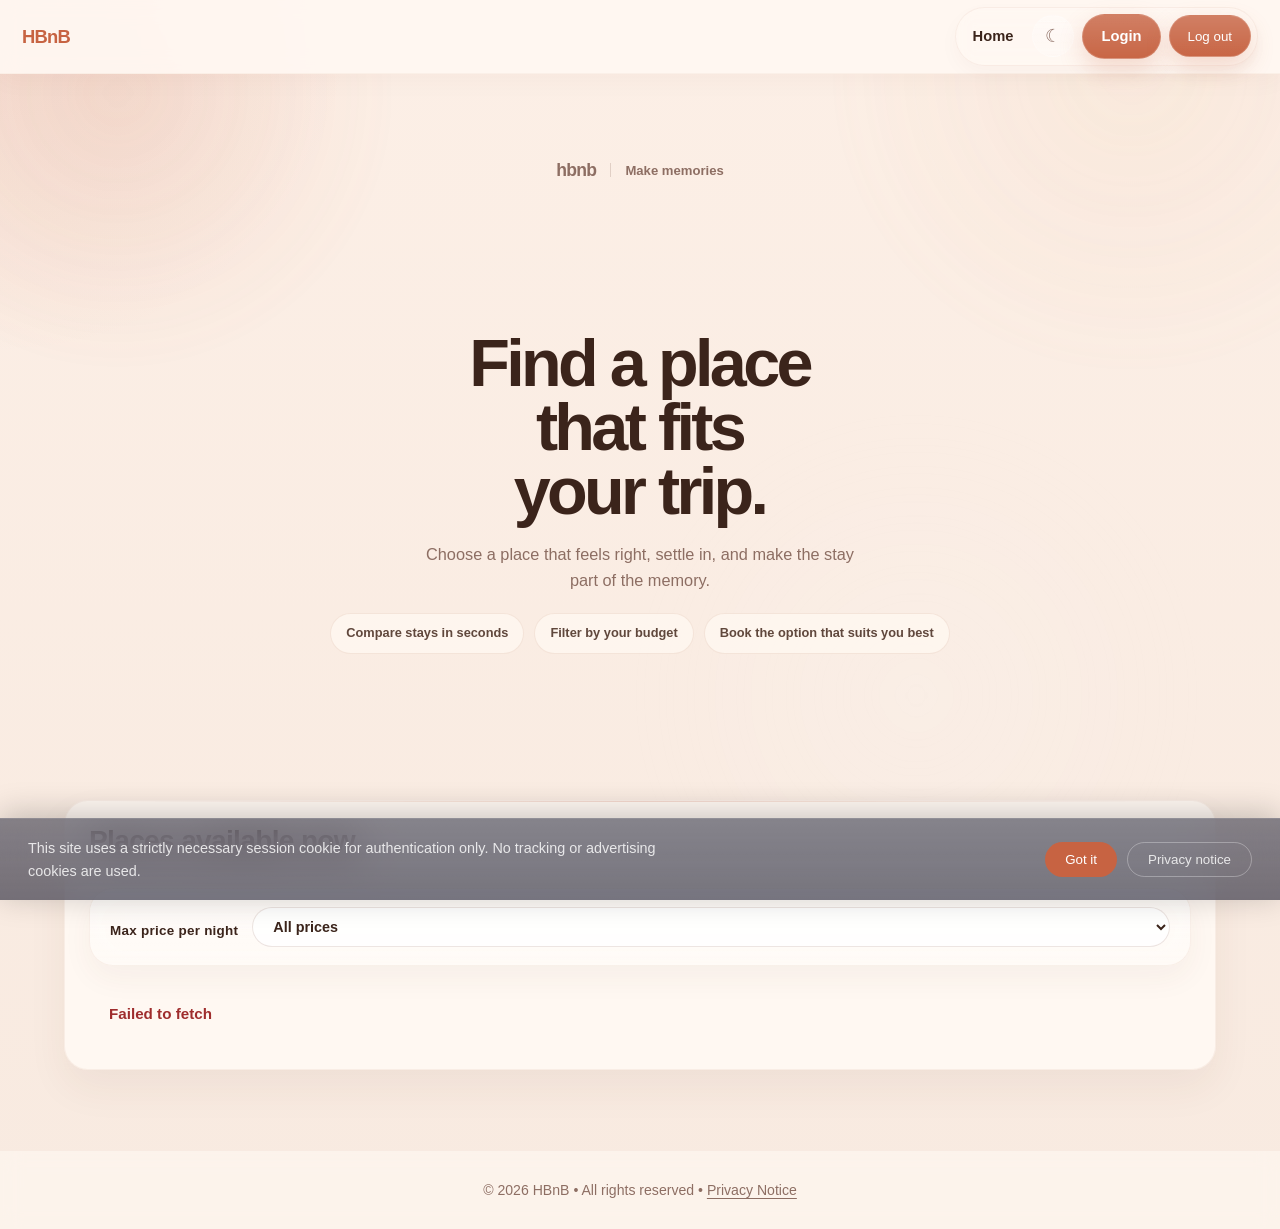
==== commit c3bc48b0: "Refactor code structure for improved readability and maintainability" ====
--- a/part4/index.html
+++ b/part4/index.html
@@ -13,11 +13,11 @@
 
     <header>
         <a href="index.html" class="logo-link">
-            <img src="logo.png" alt="HBnB" class="logo">
             <span class="logo-name">HBnB</span>
         </a>
         <nav aria-label="Main navigation">
             <a href="index.html" aria-current="page">Home</a>
+            <a href="add_place.html" id="add-place-link" hidden>Add Place</a>
             <button type="button" id="theme-toggle" class="theme-toggle" aria-pressed="false" aria-label="Switch to night mode">
                 <span class="theme-toggle-icon" aria-hidden="true">☾</span>
             </button>
--- a/part4/styles.css
+++ b/part4/styles.css
@@ -5,10 +5,10 @@
   --bg:          #F8EAE0;
   --surface:     #FFF8F2;
   --surface-alt: #F6E5D9;
-  --glass:       rgba(255, 255, 255, 0.42);
-  --glass-strong:rgba(255, 255, 255, 0.58);
-  --glass-stroke:rgba(255, 255, 255, 0.28);
-  --glass-shadow:0 18px 42px rgba(93, 47, 34, 0.10);
+  --glass:       rgba(255, 255, 255, 0.26);
+  --glass-strong:rgba(255, 255, 255, 0.46);
+  --glass-stroke:rgba(255, 255, 255, 0.20);
+  --glass-shadow:0 18px 42px rgba(93, 47, 34, 0.08);
   --text:        #3B241B;
   --text-soft:   #8D6E63;
   --text-muted:  #B28D7F;
@@ -32,9 +32,9 @@
   --bg:          #120F12;
   --surface:     #1B171C;
   --surface-alt: #272029;
-  --glass:       rgba(255, 255, 255, 0.05);
-  --glass-strong:rgba(255, 255, 255, 0.08);
-  --glass-stroke:rgba(255, 233, 219, 0.12);
+  --glass:       rgba(255, 255, 255, 0.035);
+  --glass-strong:rgba(255, 255, 255, 0.06);
+  --glass-stroke:rgba(255, 233, 219, 0.10);
   --glass-shadow:0 22px 52px rgba(0, 0, 0, 0.30);
   --text:        #F6EDE7;
   --text-soft:   #C8B4A7;
@@ -113,7 +113,7 @@
   inset: -12% -10%;
   pointer-events: none;
   z-index: -1;
-  opacity: 0.9;
+  opacity: 0.72;
   background:
     radial-gradient(circle at 16% 18%, rgba(199, 99, 66, 0.14), transparent 18%),
     radial-gradient(circle at 82% 16%, rgba(226, 174, 123, 0.12), transparent 20%),
@@ -124,7 +124,7 @@
 }
 
 body[data-theme="dark"]::before {
-  opacity: 0.82;
+  opacity: 0.68;
   background:
     radial-gradient(circle at 18% 18%, rgba(240, 138, 93, 0.18), transparent 18%),
     radial-gradient(circle at 84% 20%, rgba(126, 72, 53, 0.22), transparent 20%),
@@ -219,29 +219,24 @@
   display: flex;
   align-items: center;
   justify-content: space-between;
-  gap: 20px;
-  padding: 0 20px;
+  gap: 18px;
+  padding: 0 22px;
   height: 74px;
-  background:
-    linear-gradient(180deg, rgba(255,255,255,0.72), rgba(255,255,255,0.42)),
-    rgba(255, 248, 242, 0.78);
-  border-bottom: 1px solid rgba(214, 171, 149, 0.12);
-  box-shadow: 0 8px 24px rgba(93, 47, 34, 0.04);
-  backdrop-filter: blur(14px) saturate(1.04);
-  -webkit-backdrop-filter: blur(14px) saturate(1.04);
+  background: rgba(255, 248, 242, 0.92);
+  border-bottom: 1px solid rgba(214, 171, 149, 0.10);
+  box-shadow: 0 8px 24px rgba(93, 47, 34, 0.03);
+  backdrop-filter: blur(10px) saturate(1.02);
+  -webkit-backdrop-filter: blur(10px) saturate(1.02);
   transition:
     height 420ms cubic-bezier(0.22, 1, 0.36, 1),
     padding 420ms cubic-bezier(0.22, 1, 0.36, 1),
     background 420ms cubic-bezier(0.22, 1, 0.36, 1),
     box-shadow 420ms cubic-bezier(0.22, 1, 0.36, 1),
-    border-color 320ms cubic-bezier(0.22, 1, 0.36, 1),
-    transform 420ms cubic-bezier(0.22, 1, 0.36, 1);
+    border-color 320ms cubic-bezier(0.22, 1, 0.36, 1);
 }
 
 body[data-theme="dark"] header {
-  background:
-    linear-gradient(180deg, rgba(255,255,255,0.08), rgba(255,255,255,0.03)),
-    rgba(18, 15, 18, 0.68);
+  background: rgba(18, 15, 18, 0.88);
   border-bottom: 1px solid rgba(255, 233, 219, 0.06);
   box-shadow: 0 10px 28px rgba(0,0,0,0.16);
 }
@@ -249,18 +244,13 @@
 body.header-condensed header {
   height: 58px;
   padding: 0 16px;
-  transform: translateY(-2px);
-  background:
-    linear-gradient(180deg, rgba(255,255,255,0.82), rgba(255,255,255,0.54)),
-    rgba(255, 248, 242, 0.88);
+  background: rgba(255, 248, 242, 0.96);
   border-bottom-color: rgba(214, 171, 149, 0.16);
   box-shadow: 0 12px 30px rgba(93, 47, 34, 0.08);
 }
 
 body[data-theme="dark"].header-condensed header {
-  background:
-    linear-gradient(180deg, rgba(255,255,255,0.1), rgba(255,255,255,0.04)),
-    rgba(18, 15, 18, 0.82);
+  background: rgba(18, 15, 18, 0.94);
   border-bottom-color: rgba(255, 233, 219, 0.08);
   box-shadow: 0 14px 32px rgba(0,0,0,0.24);
 }
@@ -268,11 +258,11 @@
 .logo-link {
   display: flex;
   align-items: center;
-  gap: 8px;
+  gap: 0;
   flex-shrink: 0;
   text-decoration: none;
   min-width: 0;
-  transition: transform 320ms cubic-bezier(0.22, 1, 0.36, 1);
+  transition: opacity 240ms cubic-bezier(0.22, 1, 0.36, 1);
 }
 
 .logo {
@@ -303,7 +293,7 @@
 }
 
 body.header-condensed .logo-link {
-  transform: translateY(-1px);
+  opacity: 0.96;
 }
 
 /* =====================================================================
@@ -312,40 +302,34 @@
 nav {
   display: flex;
   align-items: center;
-  gap: 6px;
-  flex-wrap: wrap;
+  gap: 8px;
+  flex-wrap: nowrap;
   padding: 6px;
   border-radius: 999px;
-  background:
-    linear-gradient(180deg, rgba(255,255,255,0.58), rgba(255,255,255,0.26)),
-    rgba(255, 248, 242, 0.66);
-  border: 1px solid rgba(214, 171, 149, 0.16);
-  box-shadow: 0 8px 20px rgba(93, 47, 34, 0.04);
-  backdrop-filter: blur(12px) saturate(1.04);
-  -webkit-backdrop-filter: blur(12px) saturate(1.04);
+  background: rgba(255, 248, 242, 0.54);
+  border: 1px solid rgba(214, 171, 149, 0.14);
+  box-shadow: 0 8px 20px rgba(93, 47, 34, 0.03);
+  backdrop-filter: blur(10px) saturate(1.02);
+  -webkit-backdrop-filter: blur(10px) saturate(1.02);
   transition:
     padding 320ms cubic-bezier(0.22, 1, 0.36, 1),
     background 320ms cubic-bezier(0.22, 1, 0.36, 1),
     border-color 320ms cubic-bezier(0.22, 1, 0.36, 1),
-    box-shadow 320ms cubic-bezier(0.22, 1, 0.36, 1),
-    transform 320ms cubic-bezier(0.22, 1, 0.36, 1);
+    box-shadow 320ms cubic-bezier(0.22, 1, 0.36, 1);
 }
 
 body[data-theme="dark"] nav {
-  background:
-    linear-gradient(180deg, rgba(255,255,255,0.05), rgba(255,255,255,0.02)),
-    rgba(28, 23, 28, 0.74);
+  background: rgba(28, 23, 28, 0.74);
   border-color: rgba(255, 233, 219, 0.08);
   box-shadow: 0 10px 24px rgba(0,0,0,0.16);
 }
 
 body.header-condensed nav {
   padding: 4px;
-  transform: scale(0.96);
 }
 
 nav a {
-  padding: 8px 12px;
+  padding: 8px 11px;
   border-radius: var(--r-full);
   color: var(--text-soft);
   font-size: 0.92rem;
@@ -435,20 +419,28 @@
 }
 
 .logout-button {
-  background:
-    linear-gradient(180deg, rgba(255,255,255,0.18), rgba(255,255,255,0.04)),
-    rgba(255,255,255,0.08);
-  border: 1px solid var(--glass-stroke);
+  display: inline-flex;
+  align-items: center;
+  justify-content: center;
+  min-height: 42px;
+  padding: 10px 18px;
+  background:
+    linear-gradient(180deg, rgba(255,255,255,0.18), rgba(255,255,255,0.02)),
+    var(--accent);
+  border: 1px solid rgba(255,255,255,0.16);
   cursor: pointer;
-  font: 500 0.95rem/1 inherit;
-  color: var(--text-soft);
-  padding: 8px 14px;
+  font: 600 0.9rem/1 inherit;
+  color: #fff;
   border-radius: var(--r-full);
-  transition: background 0.15s, color 0.15s;
+  box-shadow: 0 10px 24px rgba(199,99,66,0.22);
+  transition: background 0.15s, color 0.15s, transform 0.12s, box-shadow 0.15s;
+  white-space: nowrap;
 }
 .logout-button:hover, .logout-button:focus-visible {
-  background: var(--surface-alt);
-  color: var(--text);
+  background: var(--accent-hover);
+  color: #fff;
+  box-shadow: 0 4px 18px rgba(232,97,74,0.4);
+  transform: translateY(-1px);
 }
 
 #login-link,
@@ -484,6 +476,11 @@
 body.header-condensed .login-button {
   padding-top: 7px;
   padding-bottom: 7px;
+}
+
+body.header-condensed .logout-button,
+body.header-condensed .login-button {
+  min-height: 38px;
 }
 
 body.header-condensed nav a {
@@ -755,7 +752,7 @@
 
 .main-stage {
   display: grid;
-  gap: 28px;
+  gap: 22px;
 }
 
 .home-layout--minimal .main-stage {
@@ -765,8 +762,8 @@
 .home-layout--minimal .main-stage::after {
   content: '';
   display: block;
-  height: 120px;
-  margin-top: -120px;
+  height: 96px;
+  margin-top: -96px;
   background:
     linear-gradient(180deg, rgba(248, 234, 224, 0) 0%, rgba(248, 234, 224, 0.9) 58%, var(--bg) 100%);
   pointer-events: none;
@@ -774,28 +771,28 @@
 
 .page-shell {
   display: grid;
-  gap: 22px;
+  gap: 18px;
+  max-width: 1040px;
+  margin: 0 auto;
 }
 
 .page-hero {
   position: relative;
   overflow: hidden;
-  padding: 26px 28px;
-  border-radius: 28px;
-  background:
-    linear-gradient(180deg, rgba(255,255,255,0.30), rgba(255,255,255,0.12)),
+  padding: 24px 26px;
+  border-radius: 26px;
+  background:
+    linear-gradient(180deg, rgba(255,255,255,0.22), rgba(255,255,255,0.08)),
     var(--glass);
-  border: 1px solid var(--glass-stroke);
-  box-shadow: var(--glass-shadow);
-  backdrop-filter: blur(24px) saturate(1.08);
-  -webkit-backdrop-filter: blur(24px) saturate(1.08);
+  border: 1px solid rgba(214, 171, 149, 0.12);
+  box-shadow: 0 16px 36px rgba(93, 47, 34, 0.06);
+  backdrop-filter: blur(16px) saturate(1.04);
+  -webkit-backdrop-filter: blur(16px) saturate(1.04);
 }
 
 body:not([data-theme="dark"]) .page-hero {
-  background:
-    linear-gradient(180deg, rgba(255,255,255,0.78), rgba(255,255,255,0.42)),
-    rgba(255, 248, 242, 0.78);
-  border-color: rgba(210, 158, 133, 0.28);
+  background: rgba(255, 249, 244, 0.88);
+  border-color: rgba(210, 158, 133, 0.18);
 }
 
 .page-hero::before {
@@ -818,46 +815,41 @@
   color: var(--text);
   letter-spacing: -0.04em;
   max-width: 14ch;
-  margin-bottom: 10px;
+  margin-bottom: 8px;
 }
 
 .page-hero-copy {
   max-width: 52ch;
   color: var(--text-soft);
   font-size: 0.98rem;
+  line-height: 1.55;
 }
 
 .page-hero--compact {
+  min-height: 164px;
+  display: grid;
+  align-content: end;
+}
+
+.page-hero--detail {
   min-height: 220px;
   display: grid;
   align-content: end;
 }
 
-.page-hero--detail {
-  min-height: 240px;
-  display: grid;
-  align-content: end;
-}
-
-.review-hero-meta {
+.page-hero-topline {
   display: flex;
+  align-items: flex-start;
+  justify-content: space-between;
+  gap: 20px;
   flex-wrap: wrap;
-  gap: 10px;
-  margin-top: 18px;
-}
-
-.review-hero-chip {
-  display: inline-flex;
-  align-items: center;
-  padding: 8px 14px;
-  border-radius: 999px;
-  background: rgba(255,255,255,0.34);
-  border: 1px solid rgba(214, 171, 149, 0.26);
-  color: rgba(59, 36, 27, 0.82);
-  font-size: 0.82rem;
+}
+
+.review-hero-context {
+  margin-top: 16px;
+  color: var(--text-soft);
+  font-size: 0.92rem;
   font-weight: 600;
-  backdrop-filter: blur(14px) saturate(1.04);
-  -webkit-backdrop-filter: blur(14px) saturate(1.04);
 }
 
 body:not([data-theme="dark"]) .page-hero .eyebrow {
@@ -868,23 +860,17 @@
   -webkit-backdrop-filter: blur(12px) saturate(1.04);
 }
 
-body:not([data-theme="dark"]) .review-hero-chip {
-  background: rgba(255, 252, 249, 0.72);
-  border-color: rgba(214, 171, 149, 0.34);
-  color: rgba(74, 47, 35, 0.88);
-}
+body:not([data-theme="dark"]) .review-hero-context { color: rgba(74, 47, 35, 0.78); }
 
 footer {
   padding: 28px 32px;
   text-align: center;
   color: var(--text-soft);
   font-size: 0.88rem;
-  border-top: 1px solid var(--glass-stroke);
-  background:
-    linear-gradient(180deg, rgba(255,255,255,0.26), rgba(255,255,255,0.12)),
-    var(--glass);
-  backdrop-filter: blur(20px) saturate(1.08);
-  -webkit-backdrop-filter: blur(20px) saturate(1.08);
+  border-top: 1px solid rgba(214, 171, 149, 0.12);
+  background: rgba(255, 248, 242, 0.62);
+  backdrop-filter: blur(10px) saturate(1.02);
+  -webkit-backdrop-filter: blur(10px) saturate(1.02);
 }
 footer a, footer .link-button { color: var(--text-soft); }
 footer a:hover, footer .link-button:hover { color: var(--text); }
@@ -1200,29 +1186,17 @@
 .listing-panel--minimal {
   position: relative;
   z-index: 3;
-  margin-top: -54px;
-  padding: 26px 26px 18px;
+  margin-top: -42px;
+  padding: 24px 24px 18px;
   border-radius: 24px;
-  background:
-    linear-gradient(180deg, rgba(255, 251, 247, 0.94), rgba(255, 246, 239, 0.84)),
-    rgba(255, 248, 242, 0.88);
+  background: rgba(255, 249, 244, 0.92);
   border: 1px solid rgba(214, 171, 149, 0.14);
-  box-shadow:
-    0 18px 42px rgba(92, 53, 41, 0.06),
-    inset 0 1px 0 rgba(255, 255, 255, 0.62);
+  box-shadow: 0 18px 42px rgba(92, 53, 41, 0.06);
   transform: translateY(-6px);
 }
 
 .listing-panel--minimal::before {
-  content: '';
-  position: absolute;
-  left: 18px;
-  right: 18px;
-  top: -22px;
-  height: 42px;
-  border-radius: 24px;
-  background: linear-gradient(180deg, rgba(255, 248, 242, 0) 0%, rgba(255, 248, 242, 0.72) 100%);
-  pointer-events: none;
+  display: none;
 }
 
 .listing-panel--minimal::after {
@@ -1245,8 +1219,8 @@
 .listing-panel__header--minimal {
   align-items: center;
   justify-content: flex-start;
-  margin-bottom: 18px;
-  padding-bottom: 16px;
+  margin-bottom: 16px;
+  padding-bottom: 14px;
   border-bottom: 1px solid rgba(214, 171, 149, 0.14);
 }
 
@@ -1328,13 +1302,9 @@
 }
 
 body[data-theme="dark"] .listing-panel--minimal {
-  background:
-    linear-gradient(180deg, rgba(34, 29, 35, 0.92), rgba(22, 18, 23, 0.84)),
-    rgba(27, 23, 28, 0.84);
+  background: rgba(27, 23, 28, 0.84);
   border-color: rgba(255, 233, 219, 0.08);
-  box-shadow:
-    0 20px 48px rgba(0, 0, 0, 0.22),
-    inset 0 1px 0 rgba(255, 255, 255, 0.04);
+  box-shadow: 0 20px 48px rgba(0, 0, 0, 0.22);
 }
 
 body[data-theme="dark"] .listing-panel--minimal::after {
@@ -1821,21 +1791,22 @@
    Place card  (fixed spec values kept)
    ===================================================================== */
 .place-card {
-  margin: 20px;
-  padding: 10px;
-  border: 1px solid #ddd;
-  border-radius: 10px;
-  background:
-    linear-gradient(180deg, rgba(255,255,255,0.34), rgba(255,255,255,0.12)),
-    var(--glass);
-  box-shadow: var(--glass-shadow);
+  margin: 14px;
+  padding: 0;
+  border: 1px solid rgba(214, 171, 149, 0.12);
+  border-radius: 22px;
+  background: rgba(255, 250, 246, 0.92);
+  box-shadow: 0 18px 36px rgba(93, 47, 34, 0.06);
   display: flex;
   flex-direction: column;
   gap: 0;
   overflow: hidden;
-  transition: box-shadow 0.2s, transform 0.2s;
-  backdrop-filter: blur(18px) saturate(1.08);
-  -webkit-backdrop-filter: blur(18px) saturate(1.08);
+  transition:
+    box-shadow 360ms cubic-bezier(0.22, 1, 0.36, 1),
+    transform 360ms cubic-bezier(0.22, 1, 0.36, 1),
+    border-color 280ms cubic-bezier(0.22, 1, 0.36, 1);
+  backdrop-filter: blur(12px) saturate(1.02);
+  -webkit-backdrop-filter: blur(12px) saturate(1.02);
 }
 
 body[data-theme="dark"] .place-card,
@@ -1851,18 +1822,14 @@
 body[data-theme="dark"] .place-info,
 body[data-theme="dark"] .review-card,
 body[data-theme="dark"] form {
-  background:
-    linear-gradient(180deg, rgba(255,255,255,0.05), rgba(255,255,255,0.02)),
-    rgba(23, 19, 23, 0.58);
-  box-shadow: var(--glass-shadow);
+  background: rgba(23, 19, 23, 0.84);
+  box-shadow: 0 22px 52px rgba(0,0,0,0.26);
 }
 
 body[data-theme="dark"] .filter-bar,
 body[data-theme="dark"] .site-notice {
-  background:
-    linear-gradient(180deg, rgba(255,255,255,0.05), rgba(255,255,255,0.02)),
-    rgba(27, 23, 28, 0.62);
-  box-shadow: var(--glass-shadow);
+  background: rgba(27, 23, 28, 0.76);
+  box-shadow: 0 20px 46px rgba(0,0,0,0.24);
 }
 
 body[data-theme="dark"] .place-card::before {
@@ -1895,16 +1862,17 @@
   color: var(--text-soft);
 }
 .place-card:hover {
-  box-shadow: var(--shadow-lg);
-  transform: translateY(-3px);
+  box-shadow: 0 26px 54px rgba(93, 47, 34, 0.12);
+  border-color: rgba(214, 171, 149, 0.2);
+  transform: translateY(-5px);
 }
 
 .place-media {
   position: relative;
-  margin: -10px -10px 14px;
-  height: 208px;
+  margin: 0;
+  height: 220px;
   overflow: hidden;
-  border-radius: 10px 10px 0 0;
+  border-radius: 22px 22px 0 0;
   background: #d5d0ca;
 }
 
@@ -1912,7 +1880,8 @@
   content: '';
   position: absolute;
   inset: 0;
-  background: linear-gradient(180deg, rgba(7, 10, 14, 0.02) 0%, rgba(7, 10, 14, 0.24) 100%);
+  background:
+    linear-gradient(180deg, rgba(7, 10, 14, 0.02) 0%, rgba(7, 10, 14, 0.18) 55%, rgba(7, 10, 14, 0.34) 100%);
 }
 
 .place-media img {
@@ -1924,26 +1893,37 @@
 }
 
 .place-card:hover .place-media img {
-  transform: scale(1.06);
-}
-
-/* Colored accent strip at top of each card */
+  transform: scale(1.045);
+}
+
 .place-card::before {
-  content: '';
-  display: block;
-  height: 8px;
-  margin: -10px -10px 14px;
-  background: linear-gradient(90deg, #C76342, #DB9A5D, #8E5D4E);
-  border-radius: 10px 10px 0 0;
-  flex-shrink: 0;
+  display: none;
+}
+
+.place-card-body {
+  display: grid;
+  gap: 12px;
+  padding: 18px;
+}
+
+.place-card-headline {
+  display: grid;
+  grid-template-columns: minmax(0, 1fr) auto;
+  gap: 14px;
+  align-items: start;
+}
+
+.place-card-title-block {
+  min-width: 0;
 }
 
 .place-card h2 {
   font-size: 1.05rem;
-  font-weight: 700;
+  font-weight: 750;
   color: var(--text);
-  letter-spacing: -0.01em;
-  margin-bottom: 6px;
+  letter-spacing: -0.025em;
+  line-height: 1.15;
+  margin-bottom: 5px;
 }
 
 .place-kicker {
@@ -1955,37 +1935,101 @@
   margin-bottom: 8px;
 }
 
+.place-card .place-kicker,
+.place-card .place-summary {
+  display: none;
+}
+
 .place-location {
+  font-size: 0.82rem;
+  color: var(--text-soft);
+  line-height: 1.35;
+  margin: 0;
+}
+
+.place-card-rating {
+  min-height: 22px;
+  margin: 0;
+}
+
+.place-card-rating-summary {
+  display: inline-flex;
+  align-items: center;
+  gap: 7px;
+  color: var(--text-soft);
   font-size: 0.8rem;
+  font-weight: 650;
+}
+
+.place-card-rating-summary .stars {
+  margin: 0;
+}
+
+.place-card-rating-summary .star {
+  font-size: 0.76rem;
+  color: rgba(185, 156, 140, 0.34);
+}
+
+.place-card-rating-summary .star--filled {
+  color: var(--star);
+}
+
+.place-card-rating-summary--empty {
   color: var(--text-soft);
-  margin-bottom: 4px;
+}
+
+.place-card-rating-summary--empty .star {
+  color: rgba(185, 156, 140, 0.24);
+}
+
+.place-card-rating-empty {
+  margin: 0;
+  color: var(--text-soft);
+  font-size: 0.8rem;
 }
 
 .price-tag {
-  font-size: 0.88rem;
+  display: inline-flex;
+  flex-direction: column;
+  align-items: flex-end;
+  gap: 2px;
+  margin: 0;
+  padding-top: 2px;
   color: var(--text-soft);
-  margin-bottom: 6px;
+  white-space: nowrap;
 }
 .price-tag strong {
   color: var(--text);
-  font-size: 1rem;
-  font-weight: 700;
-}
-.place-summary {
-  font-size: 0.88rem;
-  color: var(--text-soft);
-  flex: 1;
-  display: -webkit-box;
-  -webkit-line-clamp: 3;
-  line-clamp: 3;
-  -webkit-box-orient: vertical;
-  overflow: hidden;
-  margin-bottom: 12px;
-  line-height: 1.55;
-}
+  font-size: 1.04rem;
+  font-weight: 760;
+  letter-spacing: -0.02em;
+}
+
+.price-tag span {
+  font-size: 0.74rem;
+  letter-spacing: 0.06em;
+  text-transform: uppercase;
+  color: rgba(126, 96, 82, 0.76);
+}
+
 .place-card .details-button {
   align-self: flex-start;
-  margin-top: auto;
+  margin-top: 2px;
+  padding: 10px 16px;
+  min-width: 122px;
+  box-shadow: 0 10px 24px rgba(199,99,66,0.16);
+}
+
+body[data-theme="dark"] .place-card .details-button {
+  box-shadow: 0 12px 26px rgba(240, 138, 93, 0.18);
+}
+
+body[data-theme="dark"] .place-card:hover {
+  box-shadow: 0 24px 56px rgba(0,0,0,0.32);
+}
+
+body[data-theme="dark"] .price-tag span {
+  color: rgba(255, 224, 205, 0.62);
 }
 
 [data-reveal] {
@@ -2012,13 +2056,13 @@
 /* =====================================================================
    Place details page
    ===================================================================== */
-.place-details { margin-bottom: 40px; }
+.place-details { margin-bottom: 28px; }
 
 .place-hero-meta {
   display: flex;
   flex-wrap: wrap;
   gap: 10px;
-  margin-top: 18px;
+  margin-top: 10px;
 }
 
 .place-hero-chip {
@@ -2041,47 +2085,17 @@
   color: rgba(74, 47, 35, 0.88);
 }
 
-.place-heading {
-  display: flex;
-  align-items: flex-start;
-  justify-content: space-between;
-  gap: 20px;
-  margin-bottom: 28px;
-  flex-wrap: wrap;
-  padding: 24px 26px;
-  border-radius: 26px;
-  background:
-    linear-gradient(180deg, rgba(255,255,255,0.28), rgba(255,255,255,0.12)),
-    var(--glass);
-  border: 1px solid var(--glass-stroke);
-  box-shadow: var(--glass-shadow);
-  backdrop-filter: blur(22px) saturate(1.08);
-  -webkit-backdrop-filter: blur(22px) saturate(1.08);
-}
-.place-heading .eyebrow {
-  background: rgba(13,148,136,0.12);
-  color: var(--teal);
-  margin-bottom: 12px;
-}
-.place-heading h1 {
-  font-size: clamp(1.8rem, 4vw, 2.8rem);
-  font-weight: 800;
-  color: var(--text);
-  letter-spacing: -0.035em;
-}
-
-.place-heading h2 {
-  font-size: clamp(1.6rem, 3.5vw, 2.4rem);
-  font-weight: 800;
-  color: var(--text);
-  letter-spacing: -0.035em;
-}
-
 .add-review { display: inline-flex; }
+
+.add-review--hero {
+  align-self: flex-start;
+  margin-top: 4px;
+}
 
 .place-info-grid {
   display: grid;
-  grid-template-columns: repeat(auto-fill, minmax(220px, 1fr));
+  grid-template-columns: repeat(2, minmax(260px, 340px));
+  justify-content: start;
   gap: 16px;
 }
 
@@ -2108,6 +2122,45 @@
   margin-bottom: 10px;
 }
 .place-info p { font-size: 0.95rem; color: var(--text); line-height: 1.65; }
+
+.place-info--rating {
+  display: flex;
+  flex-direction: column;
+  justify-content: space-between;
+}
+
+.place-rating-summary {
+  display: flex;
+  flex-direction: column;
+  gap: 8px;
+}
+
+.place-rating-summary strong {
+  font-size: 2rem;
+  line-height: 1;
+  letter-spacing: -0.04em;
+  color: var(--text);
+}
+
+.place-rating-summary .stars {
+  display: inline-flex;
+  align-items: center;
+  gap: 4px;
+}
+
+.place-rating-summary .star {
+  color: rgba(185, 156, 140, 0.42);
+  font-size: 1.02rem;
+}
+
+.place-rating-summary .star--filled {
+  color: var(--star);
+}
+
+.place-rating-empty {
+  color: var(--text-soft);
+  font-size: 0.9rem;
+}
 
 .amenities-list {
   list-style: none;
@@ -2161,32 +2214,20 @@
   border-color: rgba(210, 158, 133, 0.24);
 }
 
-body:not([data-theme="dark"]) .reviews-section .eyebrow {
-  background: rgba(244, 251, 248, 0.96);
-  border: 1px solid rgba(147, 183, 170, 0.32);
-  color: rgba(85, 120, 109, 0.98);
-}
-
 .reviews-heading {
   display: flex;
-  align-items: end;
-  justify-content: space-between;
+  align-items: center;
+  justify-content: flex-start;
   gap: 20px;
-  margin-bottom: 8px;
+  margin-bottom: 14px;
   flex-wrap: wrap;
-}
-
-.reviews-copy {
-  max-width: 30ch;
-  color: var(--text-soft);
-  font-size: 0.92rem;
 }
 
 .reviews-section h2 {
   font-size: 1.5rem;
   font-weight: 800;
   letter-spacing: -0.03em;
-  margin-bottom: 4px;
+  margin-bottom: 0;
   color: var(--text);
 }
 
@@ -2195,7 +2236,6 @@
   grid-template-columns: repeat(auto-fill, minmax(280px, 1fr));
 }
 
-body[data-theme="dark"] .place-heading,
 body[data-theme="dark"] .reviews-section {
   background:
     linear-gradient(180deg, rgba(255,255,255,0.05), rgba(255,255,255,0.02)),
@@ -2229,6 +2269,11 @@
   gap: 12px;
   margin-bottom: 10px;
 }
+
+.review-card-header > div:nth-child(2) {
+  flex: 1;
+}
+
 .review-avatar {
   width: 36px;
   height: 36px;
@@ -2255,6 +2300,36 @@
   margin-top: 10px;
 }
 
+.review-delete-button {
+  border: 1px solid rgba(199, 99, 66, 0.16);
+  background: rgba(255, 248, 242, 0.56);
+  color: var(--accent);
+  border-radius: 999px;
+  padding: 8px 12px;
+  font: 600 0.8rem/1 inherit;
+  cursor: pointer;
+  transition: background 0.18s, transform 0.18s, border-color 0.18s;
+}
+
+.review-delete-button:hover,
+.review-delete-button:focus-visible {
+  background: rgba(199, 99, 66, 0.1);
+  border-color: rgba(199, 99, 66, 0.28);
+  transform: translateY(-1px);
+}
+
+.review-delete-button:disabled {
+  opacity: 0.6;
+  cursor: wait;
+  transform: none;
+}
+
+body[data-theme="dark"] .review-delete-button {
+  background: rgba(255,255,255,0.04);
+  border-color: rgba(255, 233, 219, 0.1);
+  color: #F2A87A;
+}
+
 /* =====================================================================
    Stars — display
    ===================================================================== */
@@ -2346,26 +2421,39 @@
 
 .review-form-grid {
   display: grid;
-  grid-template-columns: minmax(0, 1.2fr) minmax(220px, 0.8fr);
+  grid-template-columns: minmax(0, 1.35fr) minmax(240px, 0.75fr);
+  gap: 18px;
+}
+
+.place-form-grid {
+  display: grid;
+  grid-template-columns: minmax(0, 1.2fr) minmax(240px, 0.8fr);
   gap: 16px;
 }
 
+.place-form-row {
+  display: grid;
+  grid-template-columns: repeat(3, minmax(0, 1fr));
+  gap: 12px;
+}
+
+.place-form-row > div {
+  display: grid;
+  gap: 8px;
+}
+
 .review-form-panel {
-  padding: 18px;
+  padding: 20px;
   border-radius: 20px;
-  background:
-    linear-gradient(180deg, rgba(255,255,255,0.34), rgba(255,255,255,0.16)),
-    rgba(255,255,255,0.14);
-  border: 1px solid rgba(214, 171, 149, 0.18);
-  backdrop-filter: blur(18px) saturate(1.04);
-  -webkit-backdrop-filter: blur(18px) saturate(1.04);
+  background: rgba(255, 250, 246, 0.72);
+  border: 1px solid rgba(214, 171, 149, 0.16);
+  backdrop-filter: blur(12px) saturate(1.02);
+  -webkit-backdrop-filter: blur(12px) saturate(1.02);
 }
 
 body:not([data-theme="dark"]) .review-form-panel {
-  background:
-    linear-gradient(180deg, rgba(255,255,255,0.86), rgba(255,255,255,0.58)),
-    rgba(255, 251, 248, 0.7);
-  border-color: rgba(214, 171, 149, 0.24);
+  background: rgba(255, 251, 248, 0.82);
+  border-color: rgba(214, 171, 149, 0.18);
 }
 
 body:not([data-theme="dark"]) .star-hint,
@@ -2396,13 +2484,69 @@
 
 .review-form-panel--rating {
   align-self: start;
+  min-height: 100%;
+}
+
+.review-form-panel--amenities {
+  align-self: start;
 }
 
 .review-form-panel--rating .star-rating-group {
   gap: 10px;
 }
 
+.amenities-options {
+  display: grid;
+  grid-template-columns: 1fr;
+  gap: 10px;
+  margin-top: 8px;
+}
+
+.amenity-option {
+  display: flex;
+  align-items: center;
+  gap: 12px;
+  padding: 12px 14px;
+  margin-bottom: 0;
+  border-radius: 14px;
+  background:
+    linear-gradient(180deg, rgba(255,255,255,0.32), rgba(255,255,255,0.14)),
+    rgba(255,255,255,0.12);
+  border: 1px solid rgba(214, 171, 149, 0.18);
+  cursor: pointer;
+  transition: border-color 0.18s, background 0.18s, transform 0.18s;
+}
+
+.amenity-option:hover {
+  transform: translateY(-1px);
+  border-color: rgba(214, 171, 149, 0.3);
+}
+
+.amenity-option input {
+  width: 18px;
+  height: 18px;
+  margin: 0;
+  accent-color: var(--accent);
+}
+
+.amenity-option span {
+  color: var(--text);
+  font-size: 0.92rem;
+  font-weight: 600;
+}
+
+.amenities-empty {
+  margin: 0;
+  color: var(--text-soft);
+  font-size: 0.9rem;
+}
+
 body[data-theme="dark"] .review-form-panel {
+  background: rgba(255,255,255,0.025);
+  border-color: rgba(255, 233, 219, 0.10);
+}
+
+body[data-theme="dark"] .amenity-option {
   background:
     linear-gradient(180deg, rgba(255,255,255,0.05), rgba(255,255,255,0.02)),
     rgba(255,255,255,0.02);
@@ -2417,23 +2561,29 @@
   display: flex;
   justify-content: center;
   align-items: flex-start;
-  padding: 20px 0;
+  padding: 4px 0 16px;
 }
 
 form {
   display: grid;
   gap: 16px;
-  padding: 36px;
-  background:
-    linear-gradient(180deg, rgba(255,255,255,0.34), rgba(255,255,255,0.14)),
-    var(--glass);
-  border: 1px solid var(--glass-stroke);
+  padding: 32px;
+  background: rgba(255, 250, 246, 0.84);
+  border: 1px solid rgba(214, 171, 149, 0.14);
   border-radius: 24px;
-  box-shadow: var(--glass-shadow);
+  box-shadow: 0 18px 42px rgba(93, 47, 34, 0.07);
   width: 100%;
   max-width: 500px;
-  backdrop-filter: blur(24px) saturate(1.08);
-  -webkit-backdrop-filter: blur(24px) saturate(1.08);
+  backdrop-filter: blur(14px) saturate(1.03);
+  -webkit-backdrop-filter: blur(14px) saturate(1.03);
+}
+
+#place-form {
+  max-width: 920px;
+}
+
+#review-form {
+  max-width: 760px;
 }
 
 form h1 {
@@ -2502,16 +2652,14 @@
   font: inherit;
   width: 100%;
   padding: 12px 16px;
-  border: 1.5px solid rgba(255,255,255,0.28);
+  border: 1.5px solid rgba(214, 171, 149, 0.16);
   border-radius: var(--r-sm);
-  background:
-    linear-gradient(180deg, rgba(255,255,255,0.34), rgba(255,255,255,0.16)),
-    rgba(255, 248, 242, 0.36);
+  background: rgba(255, 255, 255, 0.72);
   color: var(--text);
   font-size: 0.95rem;
   transition: border-color 0.15s, box-shadow 0.15s, background 0.15s;
-  backdrop-filter: blur(14px) saturate(1.06);
-  -webkit-backdrop-filter: blur(14px) saturate(1.06);
+  backdrop-filter: blur(8px) saturate(1.02);
+  -webkit-backdrop-filter: blur(8px) saturate(1.02);
 }
 
 body[data-theme="dark"] input,
@@ -2934,7 +3082,9 @@
   }
 
   .listing-panel--minimal {
-    margin-top: -18px;
+    margin-top: 0;
+    transform: none;
+    padding: 18px 16px 16px;
   }
 
   .listing-panel--minimal .listing-panel__header,
@@ -2961,30 +3111,92 @@
     right: 18px;
   }
 
+  .listing-panel--minimal::before {
+    display: none;
+  }
+
   header {
-    padding: 0 16px;
-    height: 60px;
-  }
-  .logo-name { display: none; }
+    display: grid;
+    grid-template-columns: 1fr;
+    align-items: center;
+    justify-items: center;
+    padding: 12px 12px 12px;
+    height: auto;
+    gap: 10px;
+  }
+
+  .logo-name {
+    display: block;
+    font-size: 1.02rem;
+  }
+
+  .logo-link {
+    justify-content: center;
+    padding-left: 0;
+  }
 
   nav {
+    width: 100%;
     gap: 6px;
-  }
+    flex-wrap: nowrap;
+    justify-content: flex-start;
+    overflow-x: auto;
+    overflow-y: hidden;
+    padding: 6px;
+    border-radius: 18px;
+    scrollbar-width: none;
+  }
+
+  nav::-webkit-scrollbar {
+    display: none;
+  }
+
   nav a {
-    padding: 7px 11px;
-    font-size: 0.84rem;
+    padding: 8px 12px;
+    font-size: 0.82rem;
+    flex: 0 0 auto;
+    white-space: nowrap;
   }
 
   .theme-toggle,
   .login-button,
   .logout-button {
     min-height: 40px;
-  }
-
-  main { padding: 24px 12px 64px; }
+    flex: 0 0 auto;
+  }
+
+  .theme-toggle {
+    width: 38px;
+    min-width: 38px;
+    padding: 0;
+  }
+
+  .login-button,
+  .logout-button {
+    min-width: 86px;
+    padding-inline: 16px;
+    text-align: center;
+  }
+
+  body.header-condensed header {
+    height: auto;
+    padding: 10px 12px 10px;
+  }
+
+  body.header-condensed nav {
+    padding: 6px;
+  }
+
+  body.header-condensed .logo-name,
+  body.header-condensed .logo-link {
+    opacity: 1;
+    transform: none;
+  }
+
+  main { padding: 22px 12px 56px; }
 
   .page-hero {
-    padding: 20px 18px;
+    padding: 18px 18px;
     border-radius: 22px;
   }
 
@@ -3000,9 +3212,9 @@
 
   .page-hero-copy {
     font-size: 0.92rem;
-  }
-
-  .place-heading,
+    line-height: 1.6;
+  }
+
   .reviews-section {
     padding: 18px;
     border-radius: 22px;
@@ -3027,6 +3239,11 @@
   }
 
   .review-form-grid {
+    grid-template-columns: 1fr;
+  }
+
+  .place-form-grid,
+  .place-form-row {
     grid-template-columns: 1fr;
   }
 
@@ -3157,10 +3374,28 @@
   }
   .place-card, .review-card { margin: 8px 0; }
 
+  .place-card-body {
+    padding: 16px;
+  }
+
+  .place-card-headline {
+    grid-template-columns: 1fr;
+    gap: 8px;
+  }
+
+  .price-tag {
+    align-items: flex-start;
+  }
+
   .place-info-grid { grid-template-columns: 1fr; gap: 8px; }
   .place-info { margin: 0; }
 
-  .place-heading { flex-direction: column; gap: 12px; }
+  .place-heading {
+    flex-direction: column;
+    gap: 12px;
+    padding: 0;
+    margin-bottom: 12px;
+  }
 
   form {
     padding: 24px 18px;
